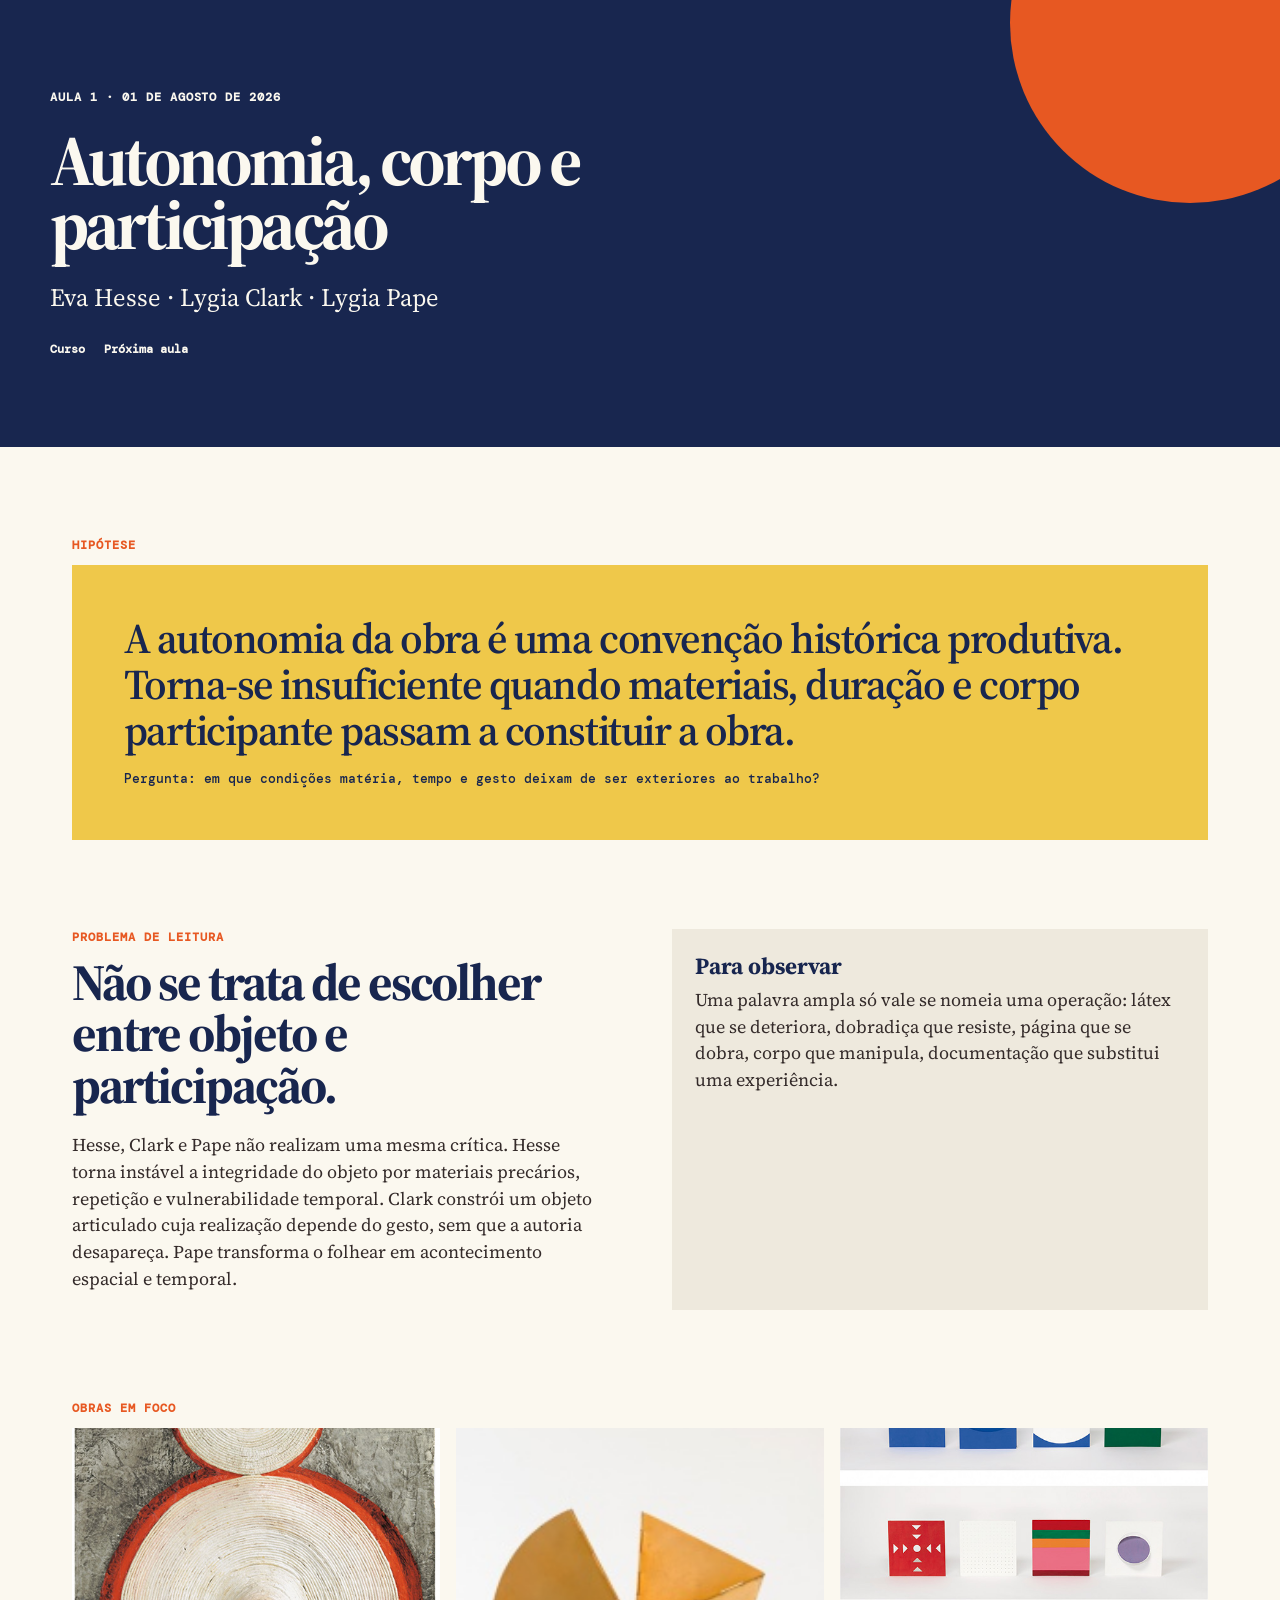
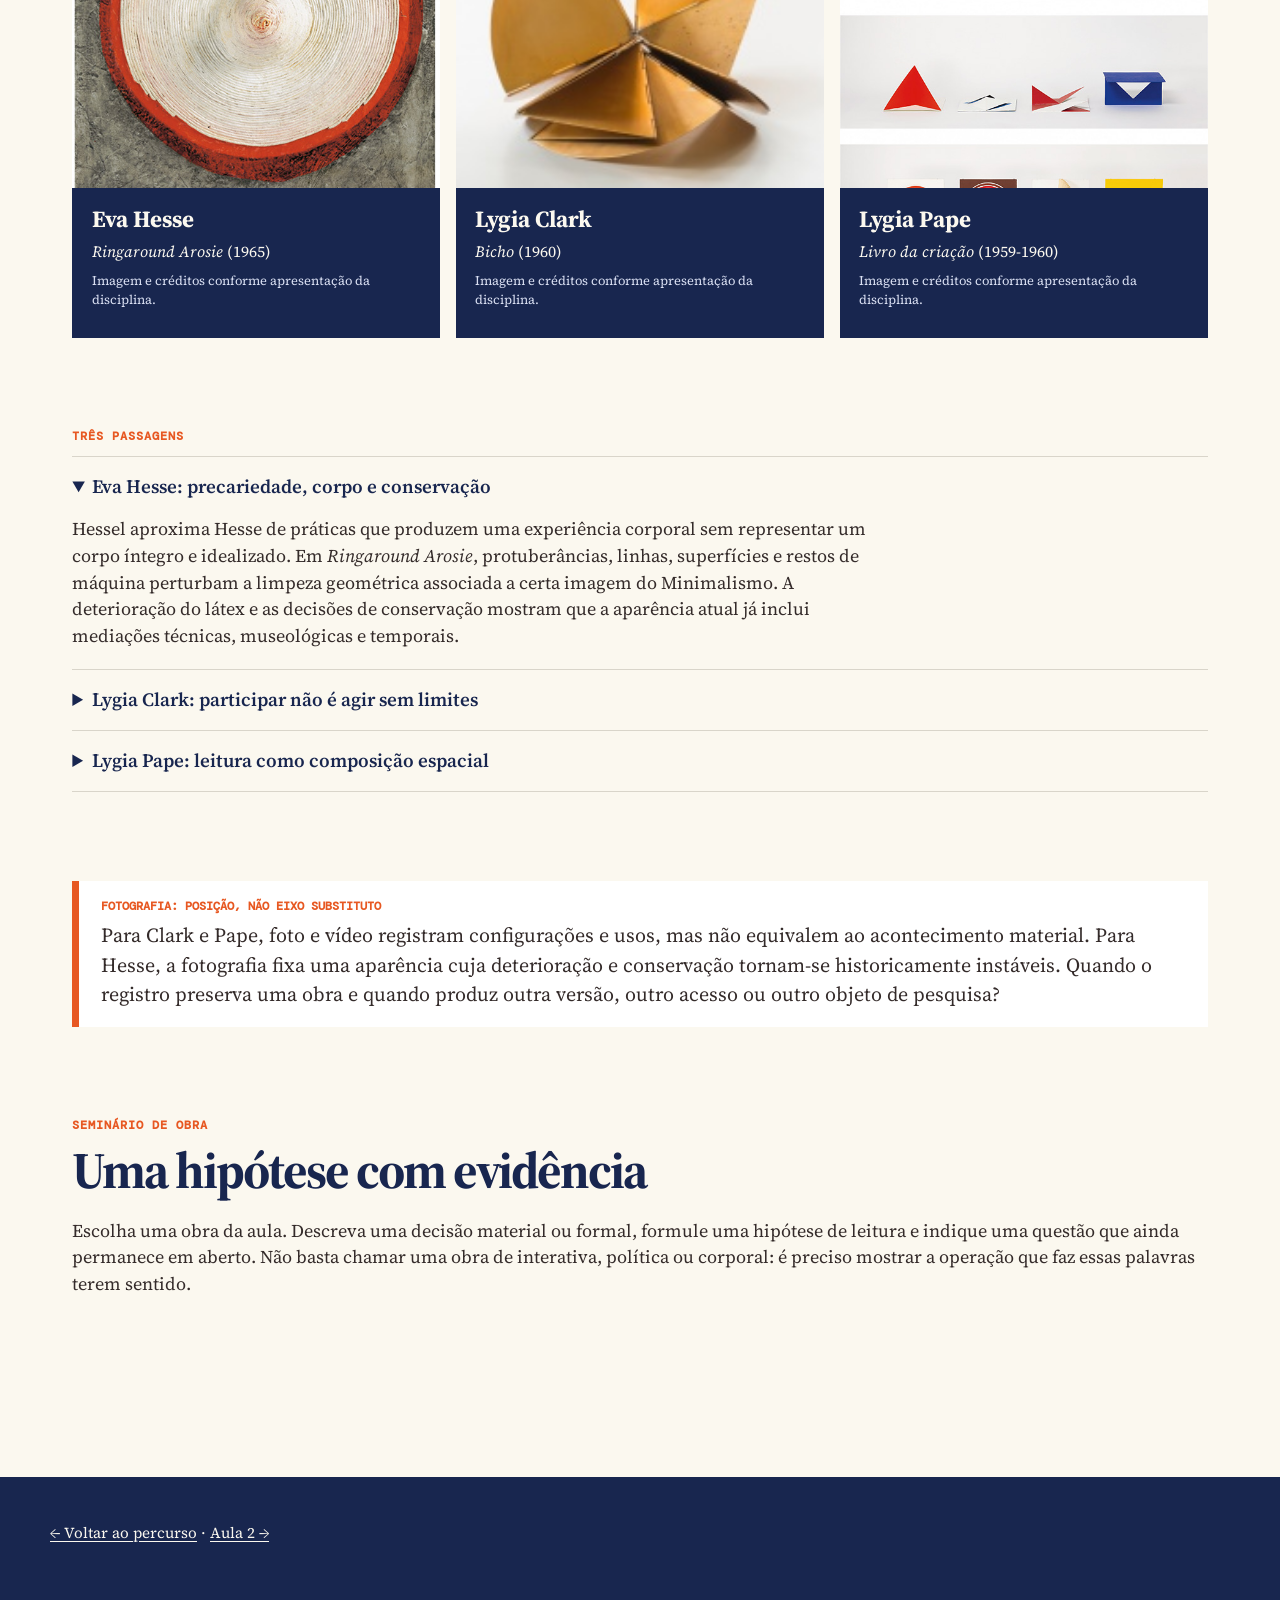
==== aula-01.html @ fc157f0c "Publica caderno da disciplina de arte contemporanea" ====
<!doctype html><html lang="pt-BR"><head><meta charset="utf-8"><meta name="viewport" content="width=device-width, initial-scale=1"><title>Aula 1 | Autonomia, corpo e participação</title><link rel="stylesheet" href="assets/styles.css"></head><body><header class="page-head"><p class="eyebrow">Aula 1 · 01 de agosto de 2026</p><h1>Autonomia, corpo e participação</h1><p class="page-intro">Eva Hesse · Lygia Clark · Lygia Pape</p><nav><a href="index.html">Curso</a><a href="aula-02.html">Próxima aula</a></nav></header><main class="wrap">
<section class="section"><p class="section-label">Hipótese</p><div class="statement">A autonomia da obra é uma convenção histórica produtiva. Torna-se insuficiente quando materiais, duração e corpo participante passam a constituir a obra.<small>Pergunta: em que condições matéria, tempo e gesto deixam de ser exteriores ao trabalho?</small></div></section>
<section class="section two-col"><div><p class="section-label">Problema de leitura</p><h2>Não se trata de escolher entre objeto e participação.</h2><p>Hesse, Clark e Pape não realizam uma mesma crítica. Hesse torna instável a integridade do objeto por materiais precários, repetição e vulnerabilidade temporal. Clark constrói um objeto articulado cuja realização depende do gesto, sem que a autoria desapareça. Pape transforma o folhear em acontecimento espacial e temporal.</p></div><aside class="note"><h3>Para observar</h3><p>Uma palavra ampla só vale se nomeia uma operação: látex que se deteriora, dobradiça que resiste, página que se dobra, corpo que manipula, documentação que substitui uma experiência.</p></aside></section>
<section class="section"><p class="section-label">Obras em foco</p><div class="works"><article class="work"><img src="assets/obras/aula-01-image1.jpg" alt="Obra de Eva Hesse"><div class="work-content"><h3>Eva Hesse</h3><p><em>Ringaround Arosie</em> (1965)</p><p class="credit">Imagem e créditos conforme apresentação da disciplina.</p></div></article><article class="work"><img src="assets/obras/aula-01-image2.jpg" alt="Obra de Lygia Clark"><div class="work-content"><h3>Lygia Clark</h3><p><em>Bicho</em> (1960)</p><p class="credit">Imagem e créditos conforme apresentação da disciplina.</p></div></article><article class="work"><img src="assets/obras/aula-01-image3.jpg" alt="Obra de Lygia Pape"><div class="work-content"><h3>Lygia Pape</h3><p><em>Livro da criação</em> (1959-1960)</p><p class="credit">Imagem e créditos conforme apresentação da disciplina.</p></div></article></div></section>
<section class="section"><p class="section-label">Três passagens</p><details open><summary>Eva Hesse: precariedade, corpo e conservação</summary><p>Hessel aproxima Hesse de práticas que produzem uma experiência corporal sem representar um corpo íntegro e idealizado. Em <em>Ringaround Arosie</em>, protuberâncias, linhas, superfícies e restos de máquina perturbam a limpeza geométrica associada a certa imagem do Minimalismo. A deterioração do látex e as decisões de conservação mostram que a aparência atual já inclui mediações técnicas, museológicas e temporais.</p></details><details><summary>Lygia Clark: participar não é agir sem limites</summary><p>O <em>Bicho</em> é pensado como organismo: possui articulações, resistências e possibilidades de forma que não coincidem inteiramente com a vontade de quem o manipula. Participar é entrar numa coreografia material previamente construída. O gesto realiza a obra, mas pesos, planos e dobradiças condicionam o gesto.</p></details><details><summary>Lygia Pape: leitura como composição espacial</summary><p><em>Livro da criação</em> não simplesmente passa do livro à escultura. Conserva páginas, sequência e percurso, enquanto exige gesto, espaço, ritmo e transformação formal. A abertura não é liberdade ilimitada: cortes, cores, ordem e ações possíveis organizam o campo da leitura.</p></details></section>
<section class="section"><div class="question"><strong>Fotografia: posição, não eixo substituto</strong>Para Clark e Pape, foto e vídeo registram configurações e usos, mas não equivalem ao acontecimento material. Para Hesse, a fotografia fixa uma aparência cuja deterioração e conservação tornam-se historicamente instáveis. Quando o registro preserva uma obra e quando produz outra versão, outro acesso ou outro objeto de pesquisa?</div></section>
<section class="section"><p class="section-label">Seminário de obra</p><h2>Uma hipótese com evidência</h2><p>Escolha uma obra da aula. Descreva uma decisão material ou formal, formule uma hipótese de leitura e indique uma questão que ainda permanece em aberto. Não basta chamar uma obra de interativa, política ou corporal: é preciso mostrar a operação que faz essas palavras terem sentido.</p></section></main><footer><p><a href="index.html">← Voltar ao percurso</a> · <a href="aula-02.html">Aula 2 →</a></p></footer></body></html>
---- assets/styles.css ----
@import url('https://fonts.googleapis.com/css2?family=DM+Mono&family=Source+Serif+4:opsz,wght@8..60,400;8..60,600;8..60,700&display=swap');

:root { --ink:#18264f; --paper:#fbf8ef; --orange:#e75822; --yellow:#efc84a; --muted:#d9d5ca; --dark:#342b2a; }
* { box-sizing:border-box; }
html { scroll-behavior:smooth; }
body { margin:0; background:var(--paper); color:var(--dark); font-family:"Source Serif 4", Georgia, serif; font-size:18px; line-height:1.48; overflow-x:hidden; }
a { color:inherit; text-decoration-thickness:1px; text-underline-offset:3px; }
.hero, .page-head { background:var(--ink); color:var(--paper); padding:clamp(2rem,7vw,6rem) max(1.4rem,calc((100vw - 1180px)/2)); position:relative; overflow:hidden; }
.hero:after, .page-head:after { content:""; position:absolute; width:clamp(160px,30vw,360px); height:clamp(160px,30vw,360px); border-radius:50%; background:var(--orange); top:-35%; right:-7%; }
.eyebrow, .kicker { font:600 .76rem/1.3 "DM Mono", monospace; letter-spacing:.08em; text-transform:uppercase; position:relative; z-index:1; }
h1,h2,h3,p { margin-top:0; }
h1 { font-size:clamp(2.7rem,7vw,6.2rem); line-height:.9; letter-spacing:-.055em; max-width:900px; position:relative; z-index:1; margin:1.4rem 0; }
.page-head h1 { font-size:clamp(2.55rem,5.6vw,5rem); max-width:850px; }
.hero-copy, .page-intro { position:relative; z-index:1; max-width:690px; font-size:clamp(1.12rem,2.2vw,1.55rem); }
nav { position:relative; z-index:2; display:flex; gap:.8rem 1.2rem; flex-wrap:wrap; font:600 .74rem "DM Mono",monospace; }
nav a { text-decoration:none; border-bottom:1px solid transparent; } nav a:hover, nav a[aria-current="page"] { border-color:var(--yellow); color:var(--yellow); }
.wrap { max-width:1180px; margin:auto; padding:clamp(2.8rem,7vw,6rem) 1.4rem; }
.section { margin-bottom:clamp(3.5rem,7vw,6rem); }
.section-label { color:var(--orange); font:600 .75rem "DM Mono",monospace; text-transform:uppercase; letter-spacing:.08em; }
h2 { color:var(--ink); font-size:clamp(2rem,4vw,3.55rem); letter-spacing:-.04em; line-height:1; max-width:850px; margin:.6rem 0 1.35rem; }
h3 { color:var(--ink); font-size:1.45rem; line-height:1.08; margin-bottom:.5rem; }
.lede { max-width:780px; font-size:1.25rem; }
.statement { background:var(--yellow); color:var(--ink); padding:clamp(1.7rem,4vw,3.4rem); font-size:clamp(1.5rem,3.5vw,2.65rem); line-height:1.08; font-weight:600; letter-spacing:-.035em; }
.statement small { display:block; margin-top:1rem; font:500 .82rem/1.45 "DM Mono",monospace; letter-spacing:0; }
.course-grid, .cards, .works { display:grid; grid-template-columns:repeat(3,1fr); gap:1rem; }
.course-card, .card { border-top:5px solid var(--orange); padding:1.25rem 1.2rem 1.45rem; background:white; min-height:210px; box-shadow:0 5px 0 rgba(24,38,79,.08); }
.course-card h3 { margin-top:1rem; }.course-card .number { color:var(--orange); font:600 .75rem "DM Mono",monospace; }
.course-card p, .card p { font-size:1rem; margin-bottom:0; }.course-card a { display:block; height:100%; text-decoration:none; }
.timeline { display:grid; grid-template-columns:140px 1fr; border-top:1px solid var(--muted); }
.timeline > * { padding:1rem 0; border-bottom:1px solid var(--muted); }.timeline strong { color:var(--orange); font:600 .75rem "DM Mono",monospace; }
.work { background:var(--ink); color:var(--paper); overflow:hidden; display:grid; grid-template-rows:minmax(230px,360px) auto; }
.work img { width:100%; height:100%; object-fit:cover; display:block; }.work-content { padding:1.2rem; }.work h3 { color:var(--paper); }.work p { font-size:.98rem; margin-bottom:.55rem; }.credit { color:#d9dff2; font-size:.8rem!important; }
.two-col { display:grid; grid-template-columns:1fr 1fr; gap:clamp(1.5rem,5vw,5rem); }.two-col > * { min-width:0; }
.note { background:#eee9dd; padding:1.45rem; }.note h3 { margin-top:.1rem; }.note p:last-child { margin-bottom:0; }
.question { border-left:7px solid var(--orange); padding:1.1rem 1.35rem; background:white; font-size:1.25rem; }.question strong { color:var(--orange); font:600 .72rem "DM Mono",monospace; display:block; text-transform:uppercase; margin-bottom:.45rem; }
details { border-top:1px solid var(--muted); padding:1rem 0; } details:last-child { border-bottom:1px solid var(--muted); } summary { cursor:pointer; color:var(--ink); font-size:1.18rem; font-weight:600; } details p, details ul { max-width:820px; margin:1rem 0 .2rem; } li+li { margin-top:.45rem; }
.method { background:var(--dark); color:var(--paper); }.method h2 { color:var(--paper); }.method .section-label { color:var(--yellow); }
footer { background:var(--ink); color:var(--paper); padding:2.8rem max(1.4rem,calc((100vw - 1180px)/2)); font-size:.95rem; } footer p { max-width:800px; } footer .fine { color:#cbd2e7; font-size:.8rem; }
@media (max-width:760px) { body { font-size:17px; } .hero, .page-head { padding-inline:1.4rem; }.hero:after,.page-head:after { right:-25%; top:-12%; } h1 { font-size:clamp(2.5rem,11vw,4.2rem); max-inline-size:100%; overflow-wrap:anywhere; }.course-grid,.cards,.works,.two-col { grid-template-columns:1fr; }.timeline { grid-template-columns:90px 1fr; }.work { grid-template-rows:280px auto; } }
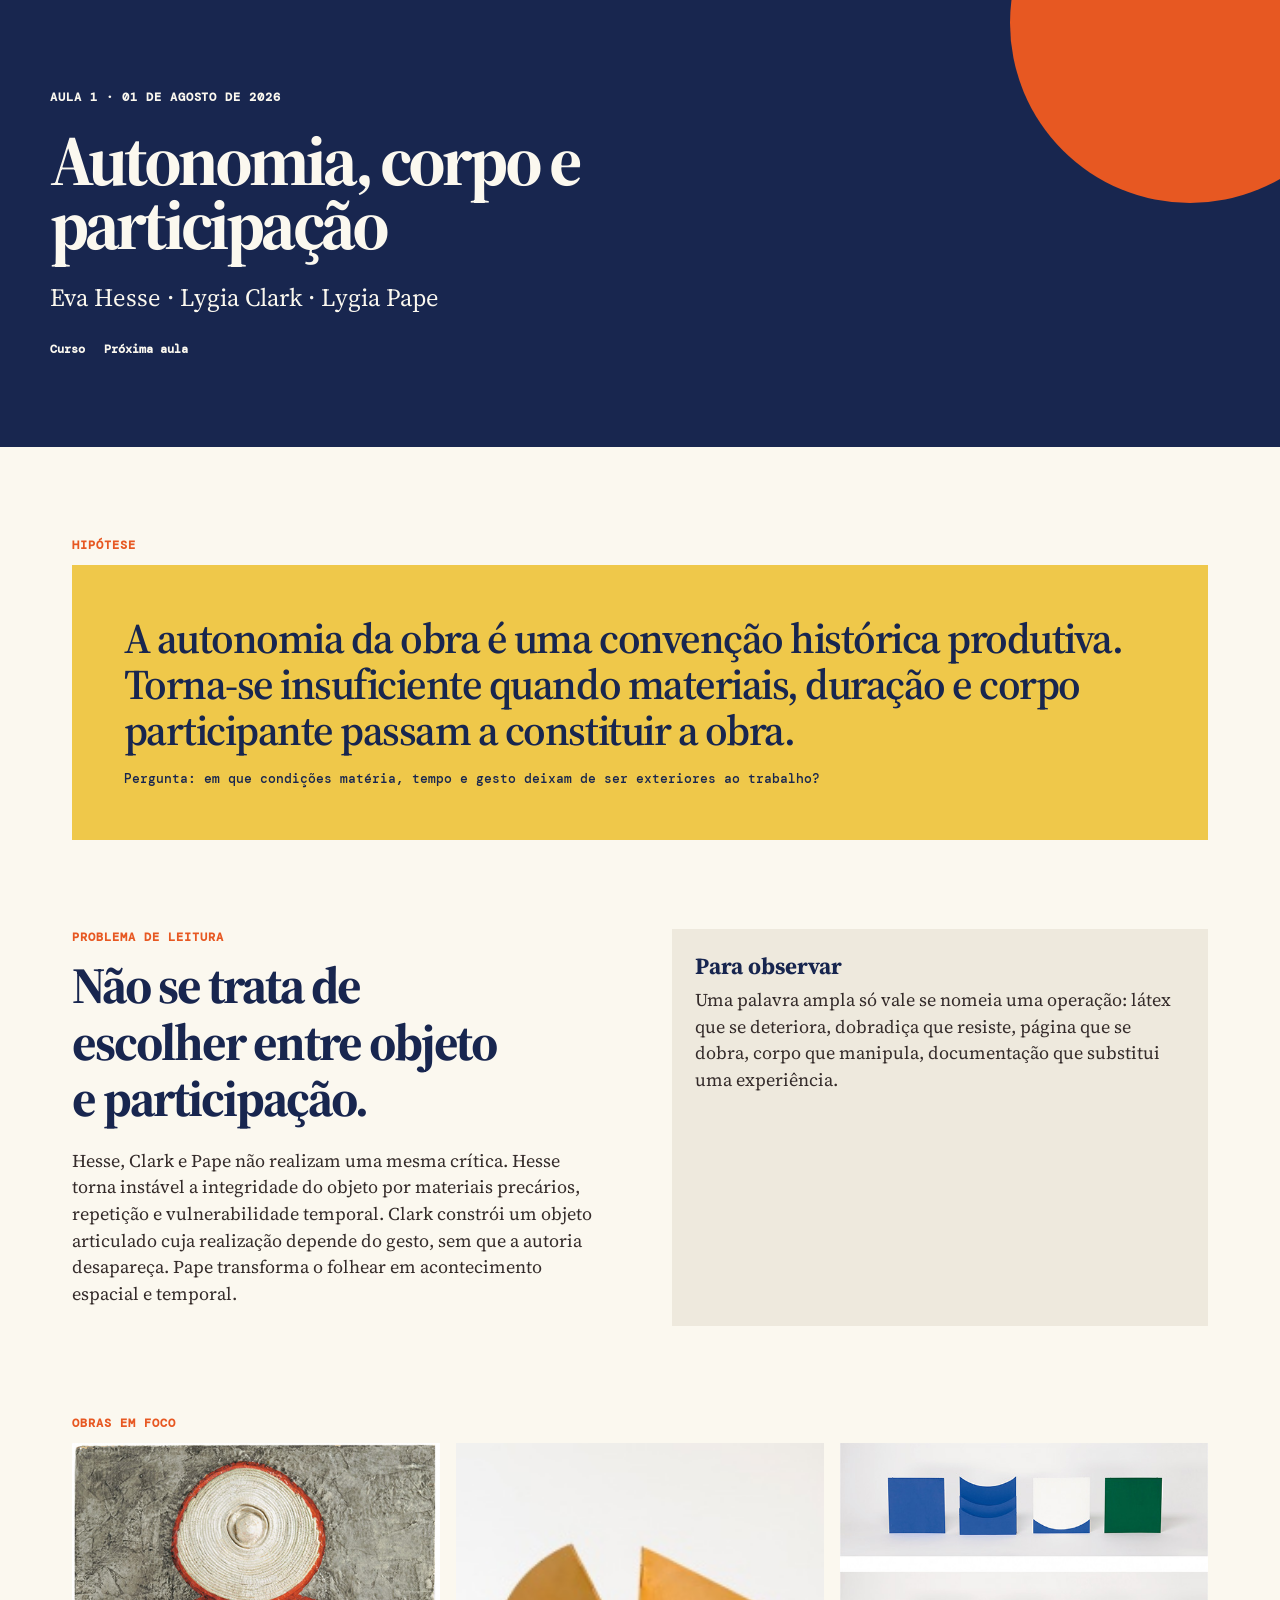
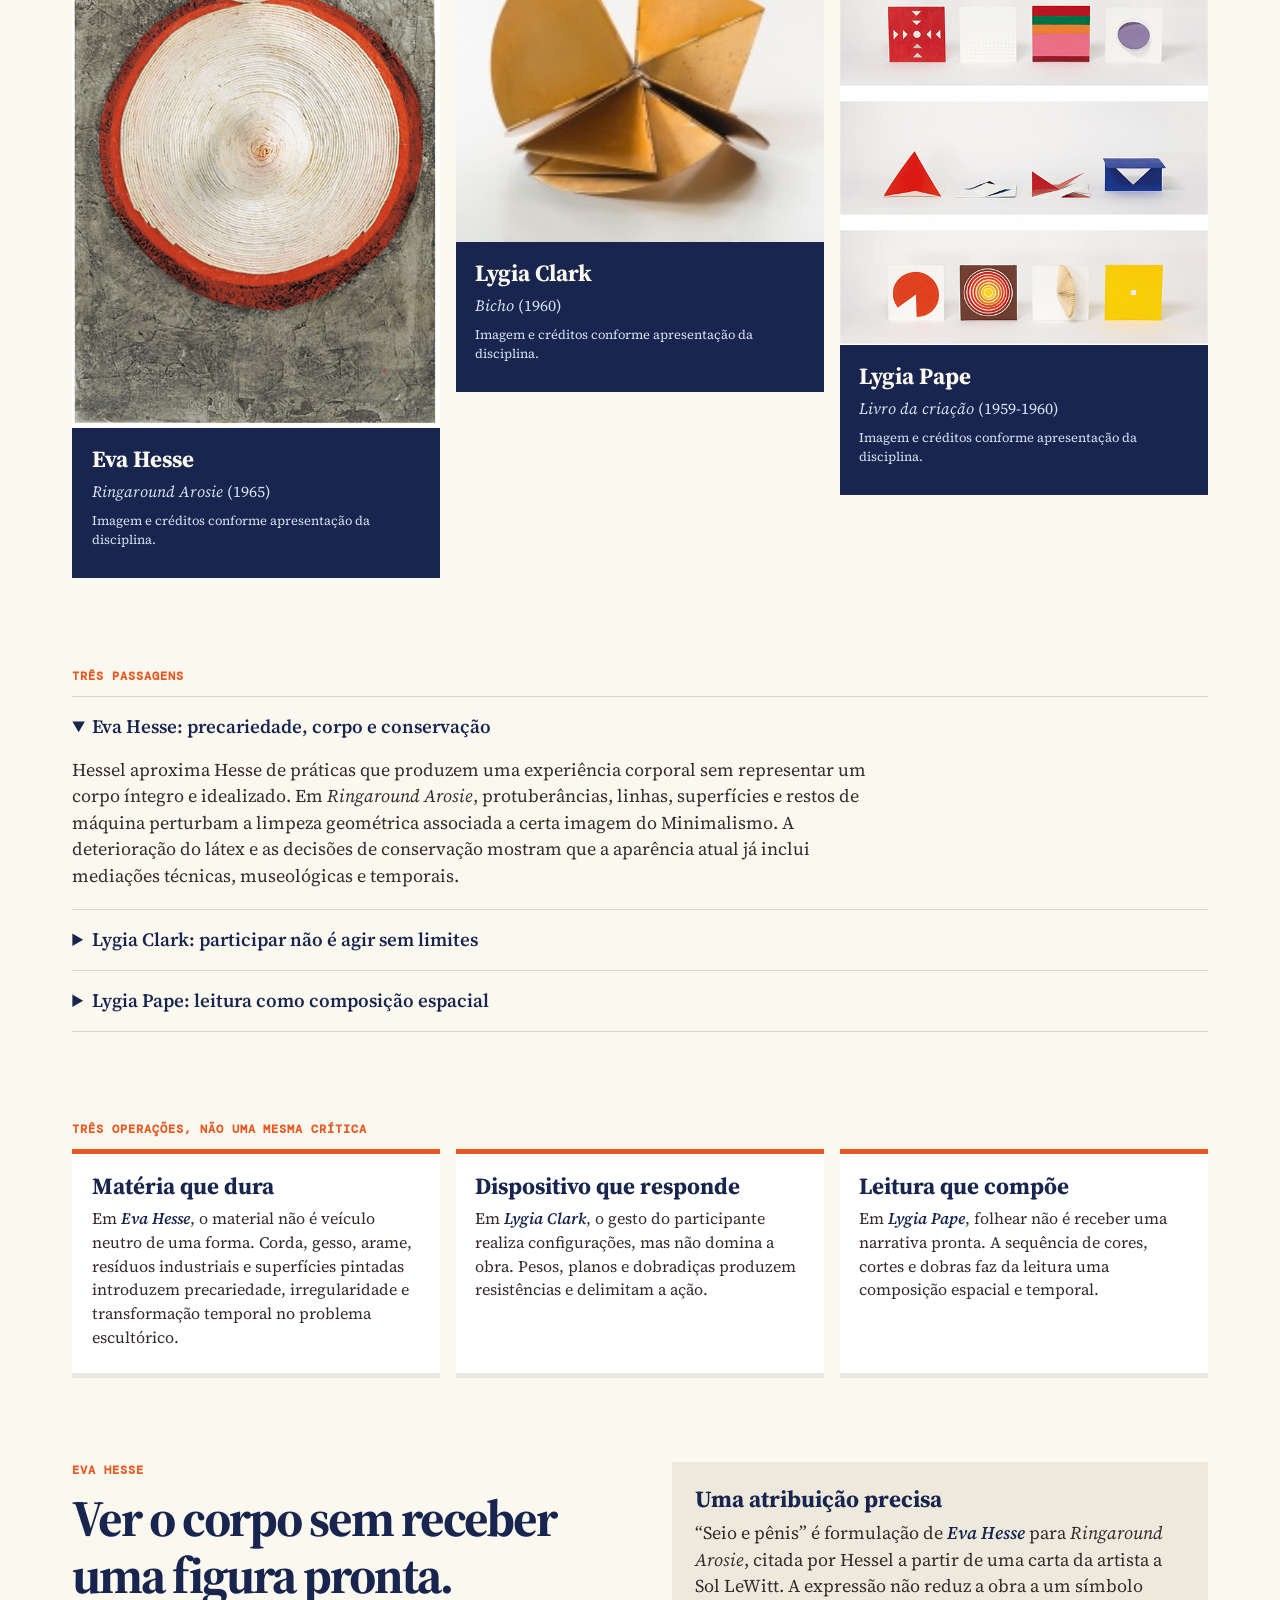
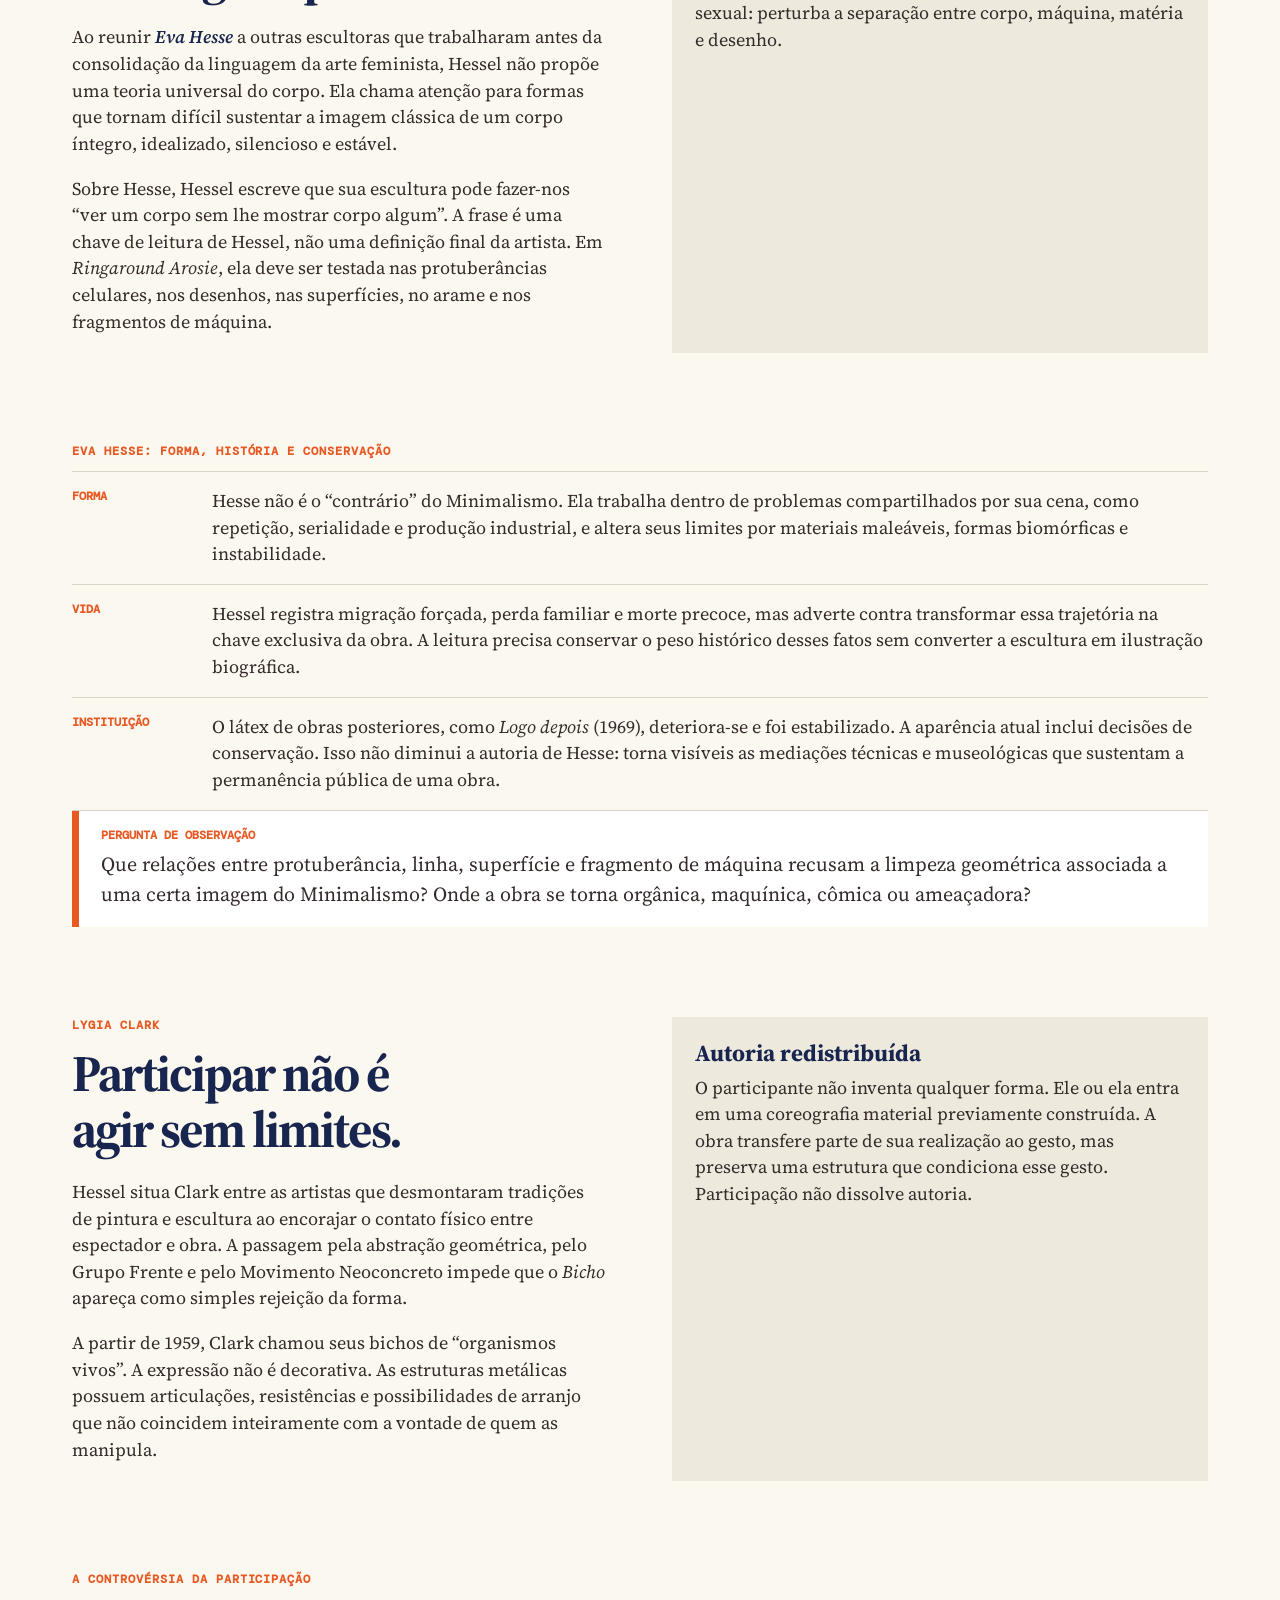
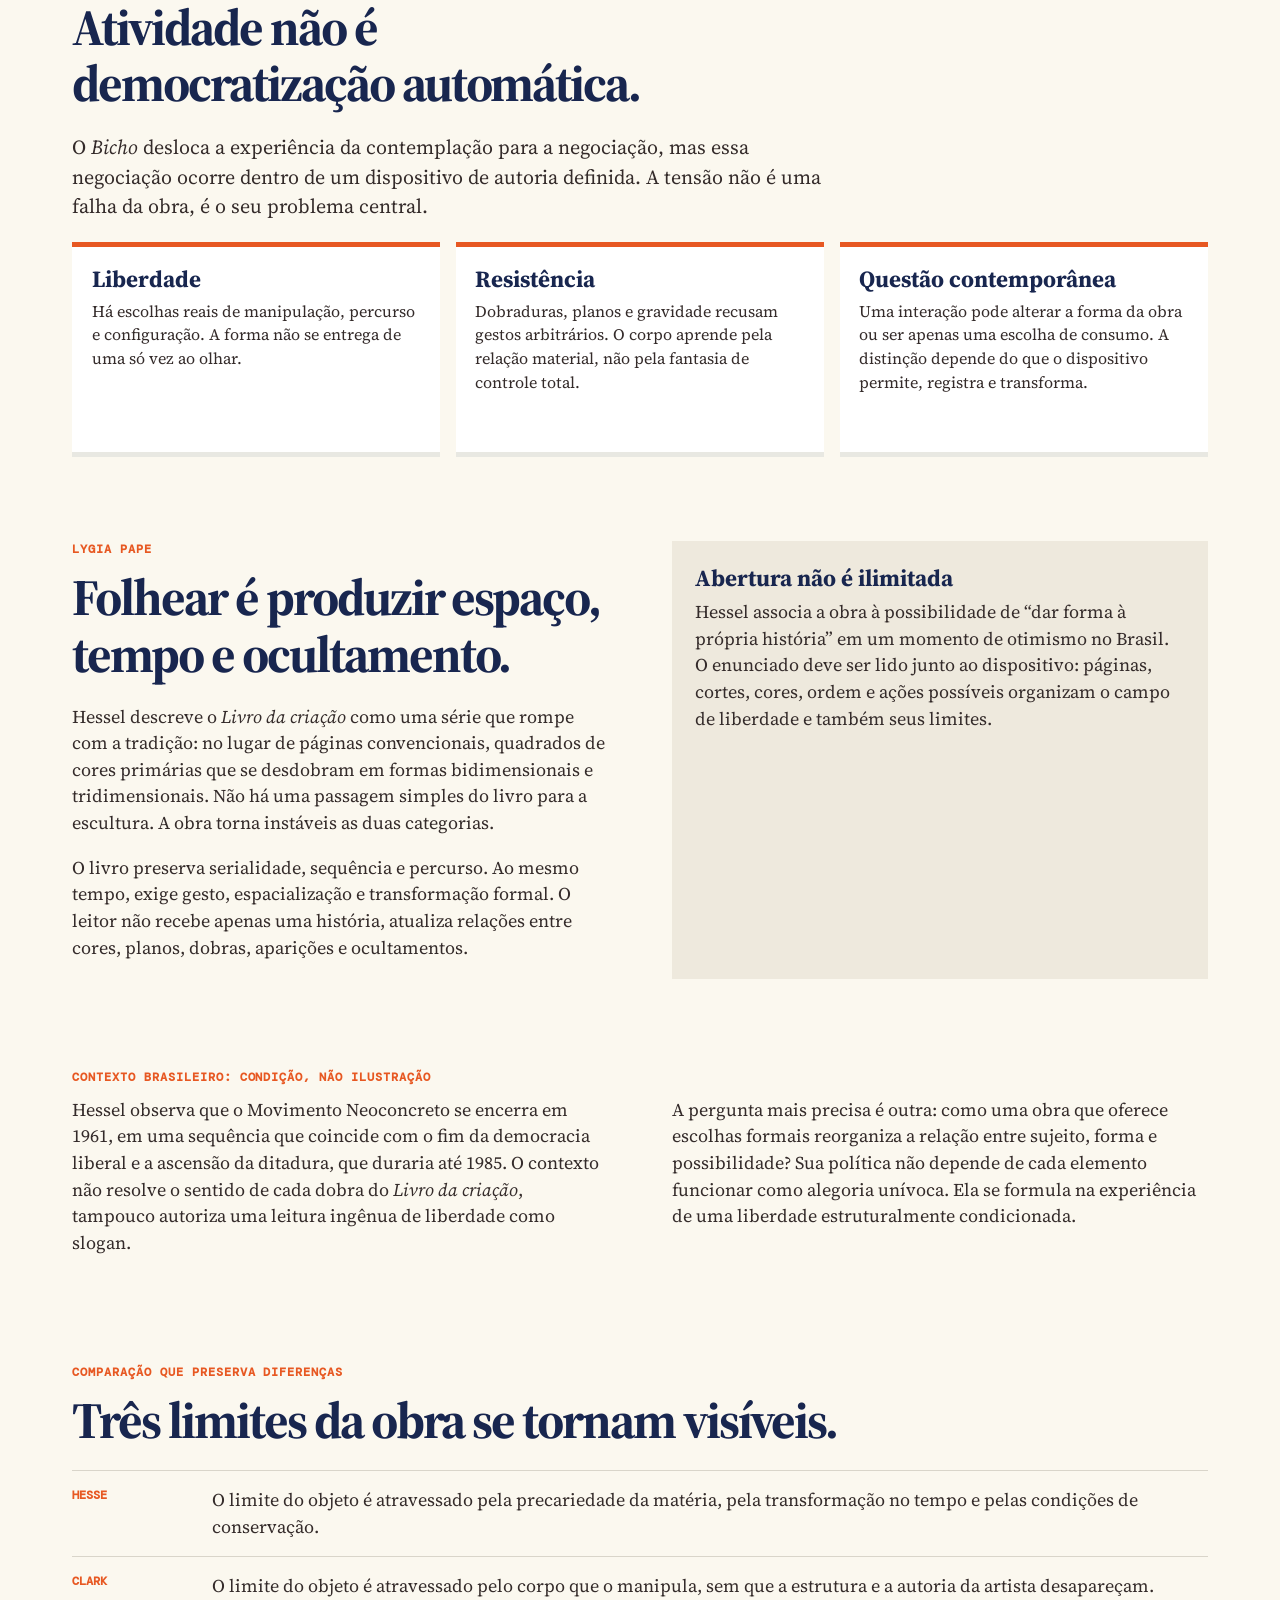
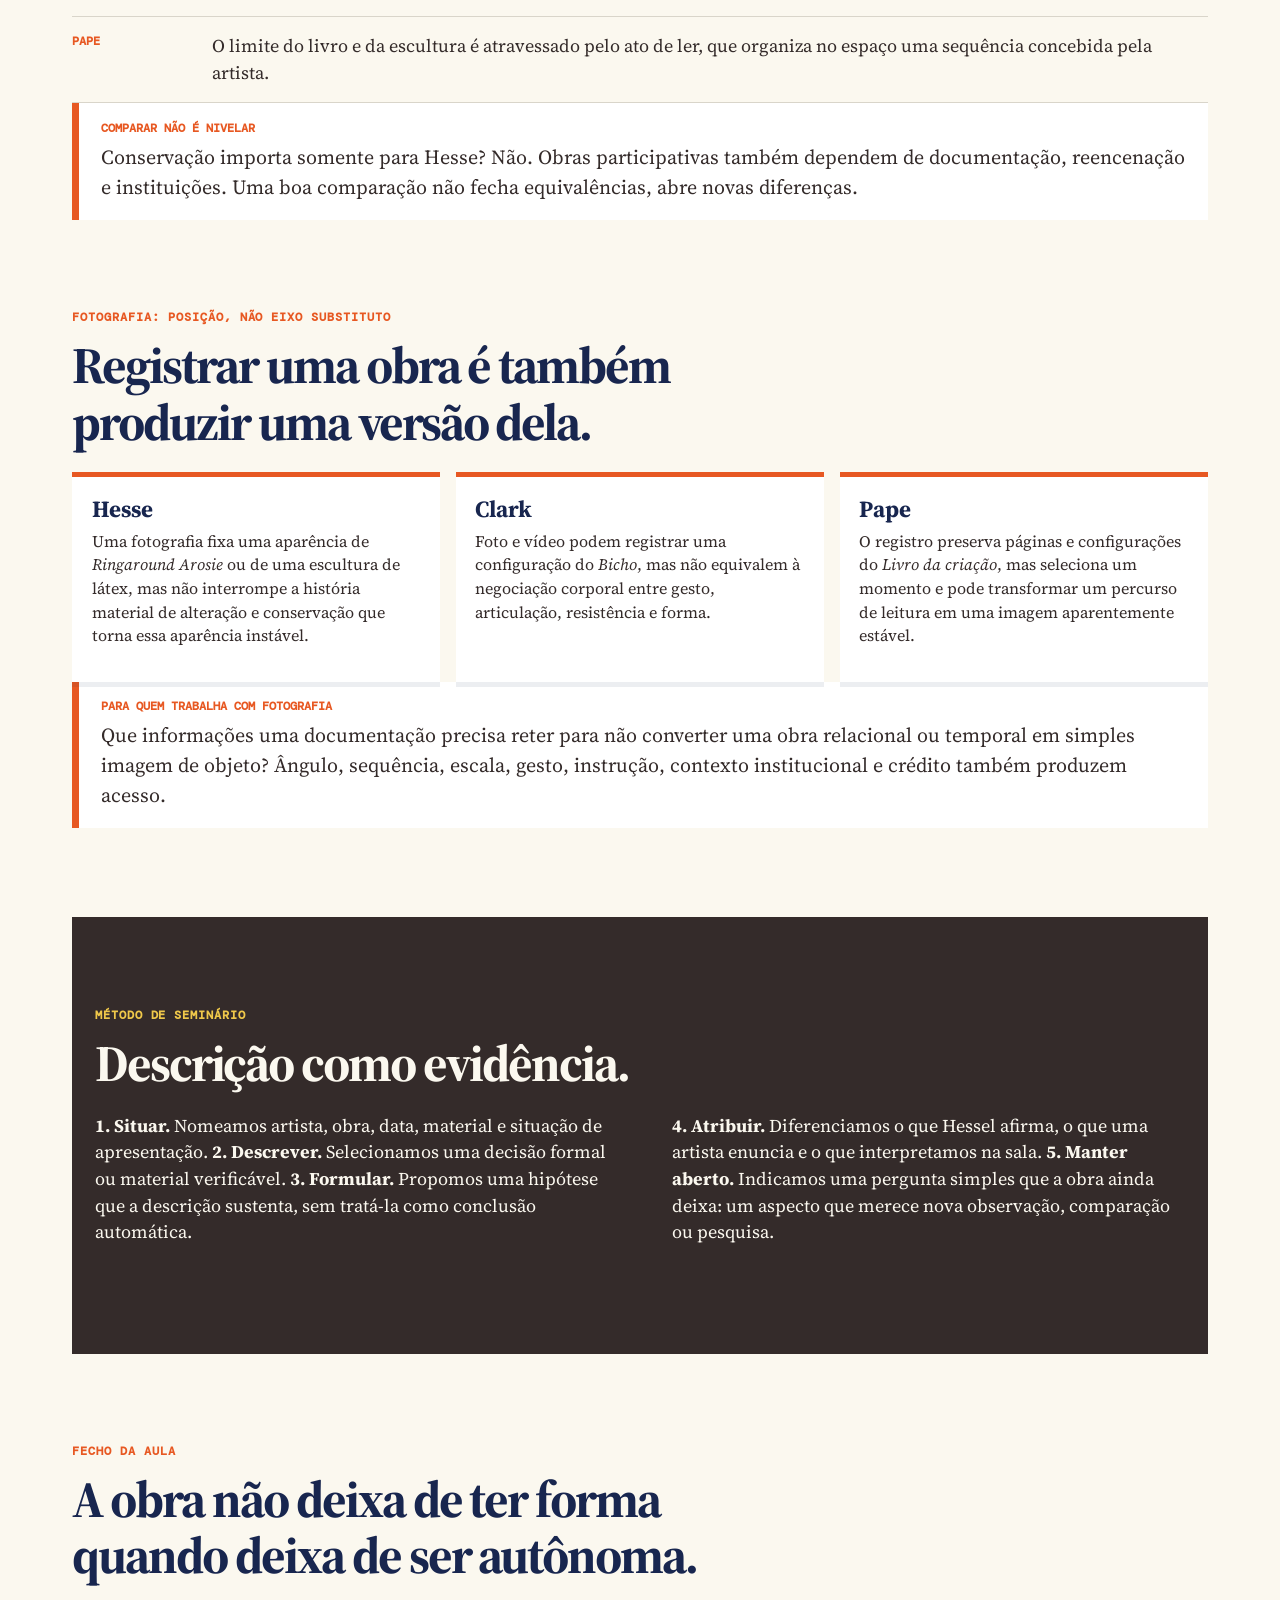
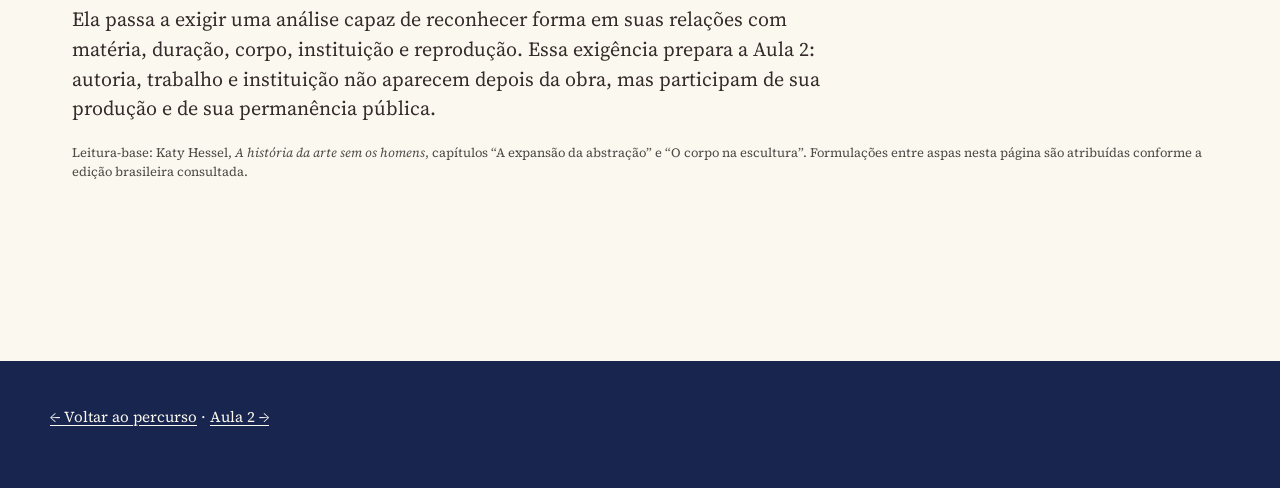
==== commit c9e04647: "Amplia Aula 1 e adiciona materiais de apoio" ====
--- a/aula-01.html
+++ b/aula-01.html
@@ -3,5 +3,13 @@
 <section class="section two-col"><div><p class="section-label">Problema de leitura</p><h2>Não se trata de escolher entre objeto e participação.</h2><p>Hesse, Clark e Pape não realizam uma mesma crítica. Hesse torna instável a integridade do objeto por materiais precários, repetição e vulnerabilidade temporal. Clark constrói um objeto articulado cuja realização depende do gesto, sem que a autoria desapareça. Pape transforma o folhear em acontecimento espacial e temporal.</p></div><aside class="note"><h3>Para observar</h3><p>Uma palavra ampla só vale se nomeia uma operação: látex que se deteriora, dobradiça que resiste, página que se dobra, corpo que manipula, documentação que substitui uma experiência.</p></aside></section>
 <section class="section"><p class="section-label">Obras em foco</p><div class="works"><article class="work"><img src="assets/obras/aula-01-image1.jpg" alt="Obra de Eva Hesse"><div class="work-content"><h3>Eva Hesse</h3><p><em>Ringaround Arosie</em> (1965)</p><p class="credit">Imagem e créditos conforme apresentação da disciplina.</p></div></article><article class="work"><img src="assets/obras/aula-01-image2.jpg" alt="Obra de Lygia Clark"><div class="work-content"><h3>Lygia Clark</h3><p><em>Bicho</em> (1960)</p><p class="credit">Imagem e créditos conforme apresentação da disciplina.</p></div></article><article class="work"><img src="assets/obras/aula-01-image3.jpg" alt="Obra de Lygia Pape"><div class="work-content"><h3>Lygia Pape</h3><p><em>Livro da criação</em> (1959-1960)</p><p class="credit">Imagem e créditos conforme apresentação da disciplina.</p></div></article></div></section>
 <section class="section"><p class="section-label">Três passagens</p><details open><summary>Eva Hesse: precariedade, corpo e conservação</summary><p>Hessel aproxima Hesse de práticas que produzem uma experiência corporal sem representar um corpo íntegro e idealizado. Em <em>Ringaround Arosie</em>, protuberâncias, linhas, superfícies e restos de máquina perturbam a limpeza geométrica associada a certa imagem do Minimalismo. A deterioração do látex e as decisões de conservação mostram que a aparência atual já inclui mediações técnicas, museológicas e temporais.</p></details><details><summary>Lygia Clark: participar não é agir sem limites</summary><p>O <em>Bicho</em> é pensado como organismo: possui articulações, resistências e possibilidades de forma que não coincidem inteiramente com a vontade de quem o manipula. Participar é entrar numa coreografia material previamente construída. O gesto realiza a obra, mas pesos, planos e dobradiças condicionam o gesto.</p></details><details><summary>Lygia Pape: leitura como composição espacial</summary><p><em>Livro da criação</em> não simplesmente passa do livro à escultura. Conserva páginas, sequência e percurso, enquanto exige gesto, espaço, ritmo e transformação formal. A abertura não é liberdade ilimitada: cortes, cores, ordem e ações possíveis organizam o campo da leitura.</p></details></section>
-<section class="section"><div class="question"><strong>Fotografia: posição, não eixo substituto</strong>Para Clark e Pape, foto e vídeo registram configurações e usos, mas não equivalem ao acontecimento material. Para Hesse, a fotografia fixa uma aparência cuja deterioração e conservação tornam-se historicamente instáveis. Quando o registro preserva uma obra e quando produz outra versão, outro acesso ou outro objeto de pesquisa?</div></section>
-<section class="section"><p class="section-label">Seminário de obra</p><h2>Uma hipótese com evidência</h2><p>Escolha uma obra da aula. Descreva uma decisão material ou formal, formule uma hipótese de leitura e indique uma questão que ainda permanece em aberto. Não basta chamar uma obra de interativa, política ou corporal: é preciso mostrar a operação que faz essas palavras terem sentido.</p></section></main><footer><p><a href="index.html">← Voltar ao percurso</a> · <a href="aula-02.html">Aula 2 →</a></p></footer></body></html>
+<section class="section"><p class="section-label">Três operações, não uma mesma crítica</p><div class="cards"><article class="card"><h3>Matéria que dura</h3><p>Em <span class="artist">Eva Hesse</span>, o material não é veículo neutro de uma forma. Corda, gesso, arame, resíduos industriais e superfícies pintadas introduzem precariedade, irregularidade e transformação temporal no problema escultórico.</p></article><article class="card"><h3>Dispositivo que responde</h3><p>Em <span class="artist">Lygia Clark</span>, o gesto do participante realiza configurações, mas não domina a obra. Pesos, planos e dobradiças produzem resistências e delimitam a ação.</p></article><article class="card"><h3>Leitura que compõe</h3><p>Em <span class="artist">Lygia Pape</span>, folhear não é receber uma narrativa pronta. A sequência de cores, cortes e dobras faz da leitura uma composição espacial e temporal.</p></article></div></section>
+<section class="section two-col"><div><p class="section-label">Eva Hesse</p><h2>Ver o corpo sem receber uma figura pronta.</h2><p>Ao reunir <span class="artist">Eva Hesse</span> a outras escultoras que trabalharam antes da consolidação da linguagem da arte feminista, Hessel não propõe uma teoria universal do corpo. Ela chama atenção para formas que tornam difícil sustentar a imagem clássica de um corpo íntegro, idealizado, silencioso e estável.</p><p>Sobre Hesse, Hessel escreve que sua escultura pode fazer-nos “ver um corpo sem lhe mostrar corpo algum”. A frase é uma chave de leitura de Hessel, não uma definição final da artista. Em <em>Ringaround Arosie</em>, ela deve ser testada nas protuberâncias celulares, nos desenhos, nas superfícies, no arame e nos fragmentos de máquina.</p></div><aside class="note"><h3>Uma atribuição precisa</h3><p>“Seio e pênis” é formulação de <span class="artist">Eva Hesse</span> para <em>Ringaround Arosie</em>, citada por Hessel a partir de uma carta da artista a Sol LeWitt. A expressão não reduz a obra a um símbolo sexual: perturba a separação entre corpo, máquina, matéria e desenho.</p></aside></section>
+<section class="section"><p class="section-label">Eva Hesse: forma, história e conservação</p><div class="timeline"><strong>FORMA</strong><span>Hesse não é o “contrário” do Minimalismo. Ela trabalha dentro de problemas compartilhados por sua cena, como repetição, serialidade e produção industrial, e altera seus limites por materiais maleáveis, formas biomórficas e instabilidade.</span><strong>VIDA</strong><span>Hessel registra migração forçada, perda familiar e morte precoce, mas adverte contra transformar essa trajetória na chave exclusiva da obra. A leitura precisa conservar o peso histórico desses fatos sem converter a escultura em ilustração biográfica.</span><strong>INSTITUIÇÃO</strong><span>O látex de obras posteriores, como <em>Logo depois</em> (1969), deteriora-se e foi estabilizado. A aparência atual inclui decisões de conservação. Isso não diminui a autoria de Hesse: torna visíveis as mediações técnicas e museológicas que sustentam a permanência pública de uma obra.</span></div><div class="question"><strong>Pergunta de observação</strong>Que relações entre protuberância, linha, superfície e fragmento de máquina recusam a limpeza geométrica associada a uma certa imagem do Minimalismo? Onde a obra se torna orgânica, maquínica, cômica ou ameaçadora?</div></section>
+<section class="section two-col"><div><p class="section-label">Lygia Clark</p><h2>Participar não é agir sem limites.</h2><p>Hessel situa Clark entre as artistas que desmontaram tradições de pintura e escultura ao encorajar o contato físico entre espectador e obra. A passagem pela abstração geométrica, pelo Grupo Frente e pelo Movimento Neoconcreto impede que o <em>Bicho</em> apareça como simples rejeição da forma.</p><p>A partir de 1959, Clark chamou seus bichos de “organismos vivos”. A expressão não é decorativa. As estruturas metálicas possuem articulações, resistências e possibilidades de arranjo que não coincidem inteiramente com a vontade de quem as manipula.</p></div><aside class="note"><h3>Autoria redistribuída</h3><p>O participante não inventa qualquer forma. Ele ou ela entra em uma coreografia material previamente construída. A obra transfere parte de sua realização ao gesto, mas preserva uma estrutura que condiciona esse gesto. Participação não dissolve autoria.</p></aside></section>
+<section class="section"><p class="section-label">A controvérsia da participação</p><h2>Atividade não é democratização automática.</h2><p class="lede">O <em>Bicho</em> desloca a experiência da contemplação para a negociação, mas essa negociação ocorre dentro de um dispositivo de autoria definida. A tensão não é uma falha da obra, é o seu problema central.</p><div class="cards"><article class="card"><h3>Liberdade</h3><p>Há escolhas reais de manipulação, percurso e configuração. A forma não se entrega de uma só vez ao olhar.</p></article><article class="card"><h3>Resistência</h3><p>Dobraduras, planos e gravidade recusam gestos arbitrários. O corpo aprende pela relação material, não pela fantasia de controle total.</p></article><article class="card"><h3>Questão contemporânea</h3><p>Uma interação pode alterar a forma da obra ou ser apenas uma escolha de consumo. A distinção depende do que o dispositivo permite, registra e transforma.</p></article></div></section>
+<section class="section two-col"><div><p class="section-label">Lygia Pape</p><h2>Folhear é produzir espaço, tempo e ocultamento.</h2><p>Hessel descreve o <em>Livro da criação</em> como uma série que rompe com a tradição: no lugar de páginas convencionais, quadrados de cores primárias que se desdobram em formas bidimensionais e tridimensionais. Não há uma passagem simples do livro para a escultura. A obra torna instáveis as duas categorias.</p><p>O livro preserva serialidade, sequência e percurso. Ao mesmo tempo, exige gesto, espacialização e transformação formal. O leitor não recebe apenas uma história, atualiza relações entre cores, planos, dobras, aparições e ocultamentos.</p></div><aside class="note"><h3>Abertura não é ilimitada</h3><p>Hessel associa a obra à possibilidade de “dar forma à própria história” em um momento de otimismo no Brasil. O enunciado deve ser lido junto ao dispositivo: páginas, cortes, cores, ordem e ações possíveis organizam o campo de liberdade e também seus limites.</p></aside></section>
+<section class="section"><p class="section-label">Contexto brasileiro: condição, não ilustração</p><div class="two-col"><p>Hessel observa que o Movimento Neoconcreto se encerra em 1961, em uma sequência que coincide com o fim da democracia liberal e a ascensão da ditadura, que duraria até 1985. O contexto não resolve o sentido de cada dobra do <em>Livro da criação</em>, tampouco autoriza uma leitura ingênua de liberdade como slogan.</p><p>A pergunta mais precisa é outra: como uma obra que oferece escolhas formais reorganiza a relação entre sujeito, forma e possibilidade? Sua política não depende de cada elemento funcionar como alegoria unívoca. Ela se formula na experiência de uma liberdade estruturalmente condicionada.</p></div></section>
+<section class="section"><p class="section-label">Comparação que preserva diferenças</p><h2>Três limites da obra se tornam visíveis.</h2><div class="timeline"><strong>HESSE</strong><span>O limite do objeto é atravessado pela precariedade da matéria, pela transformação no tempo e pelas condições de conservação.</span><strong>CLARK</strong><span>O limite do objeto é atravessado pelo corpo que o manipula, sem que a estrutura e a autoria da artista desapareçam.</span><strong>PAPE</strong><span>O limite do livro e da escultura é atravessado pelo ato de ler, que organiza no espaço uma sequência concebida pela artista.</span></div><div class="question"><strong>Comparar não é nivelar</strong>Conservação importa somente para Hesse? Não. Obras participativas também dependem de documentação, reencenação e instituições. Uma boa comparação não fecha equivalências, abre novas diferenças.</div></section>
+<section class="section"><p class="section-label">Fotografia: posição, não eixo substituto</p><h2>Registrar uma obra é também produzir uma versão dela.</h2><div class="cards"><article class="card"><h3>Hesse</h3><p>Uma fotografia fixa uma aparência de <em>Ringaround Arosie</em> ou de uma escultura de látex, mas não interrompe a história material de alteração e conservação que torna essa aparência instável.</p></article><article class="card"><h3>Clark</h3><p>Foto e vídeo podem registrar uma configuração do <em>Bicho</em>, mas não equivalem à negociação corporal entre gesto, articulação, resistência e forma.</p></article><article class="card"><h3>Pape</h3><p>O registro preserva páginas e configurações do <em>Livro da criação</em>, mas seleciona um momento e pode transformar um percurso de leitura em uma imagem aparentemente estável.</p></article></div><div class="question"><strong>Para quem trabalha com fotografia</strong>Que informações uma documentação precisa reter para não converter uma obra relacional ou temporal em simples imagem de objeto? Ângulo, sequência, escala, gesto, instrução, contexto institucional e crédito também produzem acesso.</div></section>
+<section class="section method"><div class="wrap"><p class="section-label">Método de seminário</p><h2>Descrição como evidência.</h2><div class="two-col"><p><strong>1. Situar.</strong> Nomeamos artista, obra, data, material e situação de apresentação. <strong>2. Descrever.</strong> Selecionamos uma decisão formal ou material verificável. <strong>3. Formular.</strong> Propomos uma hipótese que a descrição sustenta, sem tratá-la como conclusão automática.</p><p><strong>4. Atribuir.</strong> Diferenciamos o que Hessel afirma, o que uma artista enuncia e o que interpretamos na sala. <strong>5. Manter aberto.</strong> Indicamos uma pergunta simples que a obra ainda deixa: um aspecto que merece nova observação, comparação ou pesquisa.</p></div></div></section><section class="section"><p class="section-label">Fecho da aula</p><h2>A obra não deixa de ter forma quando deixa de ser autônoma.</h2><p class="lede">Ela passa a exigir uma análise capaz de reconhecer forma em suas relações com matéria, duração, corpo, instituição e reprodução. Essa exigência prepara a Aula 2: autoria, trabalho e instituição não aparecem depois da obra, mas participam de sua produção e de sua permanência pública.</p><p class="credit">Leitura-base: Katy Hessel, <em>A história da arte sem os homens</em>, capítulos “A expansão da abstração” e “O corpo na escultura”. Formulações entre aspas nesta página são atribuídas conforme a edição brasileira consultada.</p></section></main><footer><p><a href="index.html">← Voltar ao percurso</a> · <a href="aula-02.html">Aula 2 →</a></p></footer></body></html>
--- a/assets/styles.css
+++ b/assets/styles.css
@@ -17,23 +17,46 @@
 .wrap { max-width:1180px; margin:auto; padding:clamp(2.8rem,7vw,6rem) 1.4rem; }
 .section { margin-bottom:clamp(3.5rem,7vw,6rem); }
 .section-label { color:var(--orange); font:600 .75rem "DM Mono",monospace; text-transform:uppercase; letter-spacing:.08em; }
-h2 { color:var(--ink); font-size:clamp(2rem,4vw,3.55rem); letter-spacing:-.04em; line-height:1; max-width:850px; margin:.6rem 0 1.35rem; }
+h2 { color:var(--ink); font-size:clamp(2rem,4vw,3.55rem); letter-spacing:-.04em; line-height:1.1; max-width:850px; margin:.6rem 0 1.35rem; text-wrap:balance; }
 h3 { color:var(--ink); font-size:1.45rem; line-height:1.08; margin-bottom:.5rem; }
 .lede { max-width:780px; font-size:1.25rem; }
 .statement { background:var(--yellow); color:var(--ink); padding:clamp(1.7rem,4vw,3.4rem); font-size:clamp(1.5rem,3.5vw,2.65rem); line-height:1.08; font-weight:600; letter-spacing:-.035em; }
 .statement small { display:block; margin-top:1rem; font:500 .82rem/1.45 "DM Mono",monospace; letter-spacing:0; }
 .course-grid, .cards, .works { display:grid; grid-template-columns:repeat(3,1fr); gap:1rem; }
+.constellation-works { display:grid; grid-template-columns:repeat(2,minmax(0,1fr)); gap:1.25rem; }
+.constellation-works .work { align-self:stretch; height:100%; }
+.constellation-works .work img { height:320px; object-fit:contain; background:var(--ink); }
 .course-card, .card { border-top:5px solid var(--orange); padding:1.25rem 1.2rem 1.45rem; background:white; min-height:210px; box-shadow:0 5px 0 rgba(24,38,79,.08); }
 .course-card h3 { margin-top:1rem; }.course-card .number { color:var(--orange); font:600 .75rem "DM Mono",monospace; }
+.course-map .card .number { color:var(--orange); font:600 .75rem "DM Mono",monospace; text-transform:uppercase; letter-spacing:.05em; }.course-map .card.current { background:var(--yellow); border-color:var(--ink); box-shadow:0 6px 0 var(--ink); }.course-map .card.current h3 { color:var(--ink); }.course-map .card.current .number { color:var(--ink); }
 .course-card p, .card p { font-size:1rem; margin-bottom:0; }.course-card a { display:block; height:100%; text-decoration:none; }
 .timeline { display:grid; grid-template-columns:140px 1fr; border-top:1px solid var(--muted); }
 .timeline > * { padding:1rem 0; border-bottom:1px solid var(--muted); }.timeline strong { color:var(--orange); font:600 .75rem "DM Mono",monospace; }
-.work { background:var(--ink); color:var(--paper); overflow:hidden; display:grid; grid-template-rows:minmax(230px,360px) auto; }
-.work img { width:100%; height:100%; object-fit:cover; display:block; }.work-content { padding:1.2rem; }.work h3 { color:var(--paper); }.work p { font-size:.98rem; margin-bottom:.55rem; }.credit { color:#d9dff2; font-size:.8rem!important; }
+.work { background:var(--ink); color:var(--paper); overflow:hidden; display:grid; grid-template-rows:auto auto; align-self:start; }
+.works { align-items:start; }
+.work img { width:100%; height:auto; object-fit:contain; object-position:top center; background:var(--ink); display:block; }.work-content, .work-caption { padding:1.2rem; align-self:start; }.work h3 { color:var(--paper); }.work p { font-size:.98rem; margin-bottom:.55rem; }.work-caption small { color:#d9dff2; font-size:.8rem; }.credit { color:#4b4a46; font-size:.8rem!important; }.work .credit { color:#d9dff2; }
+.section:has(> .two-col > .work) > .section-label { display:inline-block; color:var(--ink); background:var(--yellow); padding:.25rem .48rem; font-style:italic; letter-spacing:.035em; }
+.work h3 em { color:var(--yellow); font-weight:600; }
+.work-content > p:first-of-type { color:#d9dff2; }
+.artist { font-style:italic; color:var(--ink); font-weight:600; }
+.artwork-link { appearance:none; border:0; border-bottom:1px solid var(--orange); background:transparent; color:var(--ink); cursor:pointer; font:inherit; padding:0; text-align:left; }
+.artwork-link:hover, .artwork-link:focus-visible { color:var(--orange); outline:0; }
+.artwork-modal { width:min(92vw,760px); max-height:92vh; border:0; outline:0; padding:0; background:transparent; box-shadow:none; }
+.artwork-modal::backdrop { background:rgba(20,25,42,.72); }
+.artwork-modal form { display:flex; justify-content:flex-end; margin-bottom:.6rem; }.modal-close { border:0; background:var(--ink); color:var(--paper); cursor:pointer; padding:.5rem .7rem; font:600 .75rem "DM Mono",monospace; }
+.artwork-modal img { display:block; width:auto; max-width:100%; max-height:72vh; margin:auto; border:0; outline:0; }.artwork-modal p { margin:.75rem 0 0; font-size:0; }.artwork-modal p::after { content:"Balthus, A aula de violão, 1934."; color:var(--paper); font:400 .9rem/1.4 "Source Serif 4", Georgia, serif; }
+/* Na Aula 4, a leitura Cotton–Hessel é inserida após o bloco de Muholi. */
+main.wrap:has(img[src*="aula-04-image4"]) { display:flex; flex-direction:column; }
+main.wrap:has(img[src*="aula-04-image4"]) > section:nth-child(n+10) { order:2; }
+main.wrap:has(img[src*="aula-04-image4"]) > section:has(h2 > .artist) { order:1; }
+main.wrap:has(img[src*="aula-04-image5"]) > section:has(img[src*="aula-04-image5"]) > h2::after { content:"Embora Gustavo Caboco seja um artista homem, sua presença nesta aula é uma exceção deliberada: como artista Wapichana, sua pesquisa sobre a ausência indígena no Arquivo Histórico Wanda Svevo é decisiva para complexificar o problema do arquivo e deslocar o curso diante dos povos originários."; display:block; max-width:760px; color:var(--dark); font-family:"Source Serif 4", Georgia, serif; font-size:1.08rem; font-style:normal; font-weight:400; letter-spacing:0; line-height:1.38; margin-top:1rem; }
 .two-col { display:grid; grid-template-columns:1fr 1fr; gap:clamp(1.5rem,5vw,5rem); }.two-col > * { min-width:0; }
 .note { background:#eee9dd; padding:1.45rem; }.note h3 { margin-top:.1rem; }.note p:last-child { margin-bottom:0; }
 .question { border-left:7px solid var(--orange); padding:1.1rem 1.35rem; background:white; font-size:1.25rem; }.question strong { color:var(--orange); font:600 .72rem "DM Mono",monospace; display:block; text-transform:uppercase; margin-bottom:.45rem; }
 details { border-top:1px solid var(--muted); padding:1rem 0; } details:last-child { border-bottom:1px solid var(--muted); } summary { cursor:pointer; color:var(--ink); font-size:1.18rem; font-weight:600; } details p, details ul { max-width:820px; margin:1rem 0 .2rem; } li+li { margin-top:.45rem; }
 .method { background:var(--dark); color:var(--paper); }.method h2 { color:var(--paper); }.method .section-label { color:var(--yellow); }
 footer { background:var(--ink); color:var(--paper); padding:2.8rem max(1.4rem,calc((100vw - 1180px)/2)); font-size:.95rem; } footer p { max-width:800px; } footer .fine { color:#cbd2e7; font-size:.8rem; }
-@media (max-width:760px) { body { font-size:17px; } .hero, .page-head { padding-inline:1.4rem; }.hero:after,.page-head:after { right:-25%; top:-12%; } h1 { font-size:clamp(2.5rem,11vw,4.2rem); max-inline-size:100%; overflow-wrap:anywhere; }.course-grid,.cards,.works,.two-col { grid-template-columns:1fr; }.timeline { grid-template-columns:90px 1fr; }.work { grid-template-rows:280px auto; } }
+body:has(img[src*="aula-04-image5"]) footer::before { content:"Agradecimentos\A Ao Arquivo Histórico Wanda Svevo da Fundação Bienal de São Paulo e, em especial, à pesquisadora e colaboradora do AHWS, Ana Helena G. Custódio."; white-space:pre-line; display:block; max-width:800px; border-top:1px solid #7080ae; padding-top:1.4rem; margin-bottom:1.4rem; font-size:.95rem; }
+main.wrap:has(img[src*="aula-04-image5"]) > section:last-of-type::after { content:"SEMINÁRIO DE OBRA\A Preencha o formulário da Aula 4 ao final da atividade. Aponte a câmera para o QR code e registre a hipótese, as evidências e a questão que permanece em aberto."; white-space:pre-line; display:block; min-height:220px; max-width:800px; box-sizing:border-box; border-top:5px solid var(--orange); margin-top:3rem; padding:1.5rem 235px 1.2rem 1.4rem; background-color:var(--ink); background-image:url("obras/qrcode-seminario-aula-04.png"); background-position:right 1.2rem center; background-size:190px; background-repeat:no-repeat; color:var(--paper); font:600 .87rem/1.5 "DM Mono", monospace; letter-spacing:.025em; }
+@media (max-width:760px) { body { font-size:17px; } .hero, .page-head { padding-inline:1.4rem; }.hero:after,.page-head:after { right:-25%; top:-12%; } h1 { font-size:clamp(2.5rem,11vw,4.2rem); max-inline-size:100%; overflow-wrap:anywhere; }.course-grid,.cards,.works,.constellation-works,.two-col { grid-template-columns:1fr; }.timeline { grid-template-columns:90px 1fr; }.work { grid-template-rows:auto auto; }.constellation-works .work img { height:auto; max-height:none; } }
+@media (max-width:760px) { main.wrap:has(img[src*="aula-04-image5"]) > section:last-of-type::after { min-height:330px; padding:1.4rem 1.2rem 220px; background-position:center bottom 1.2rem; background-size:180px; } }
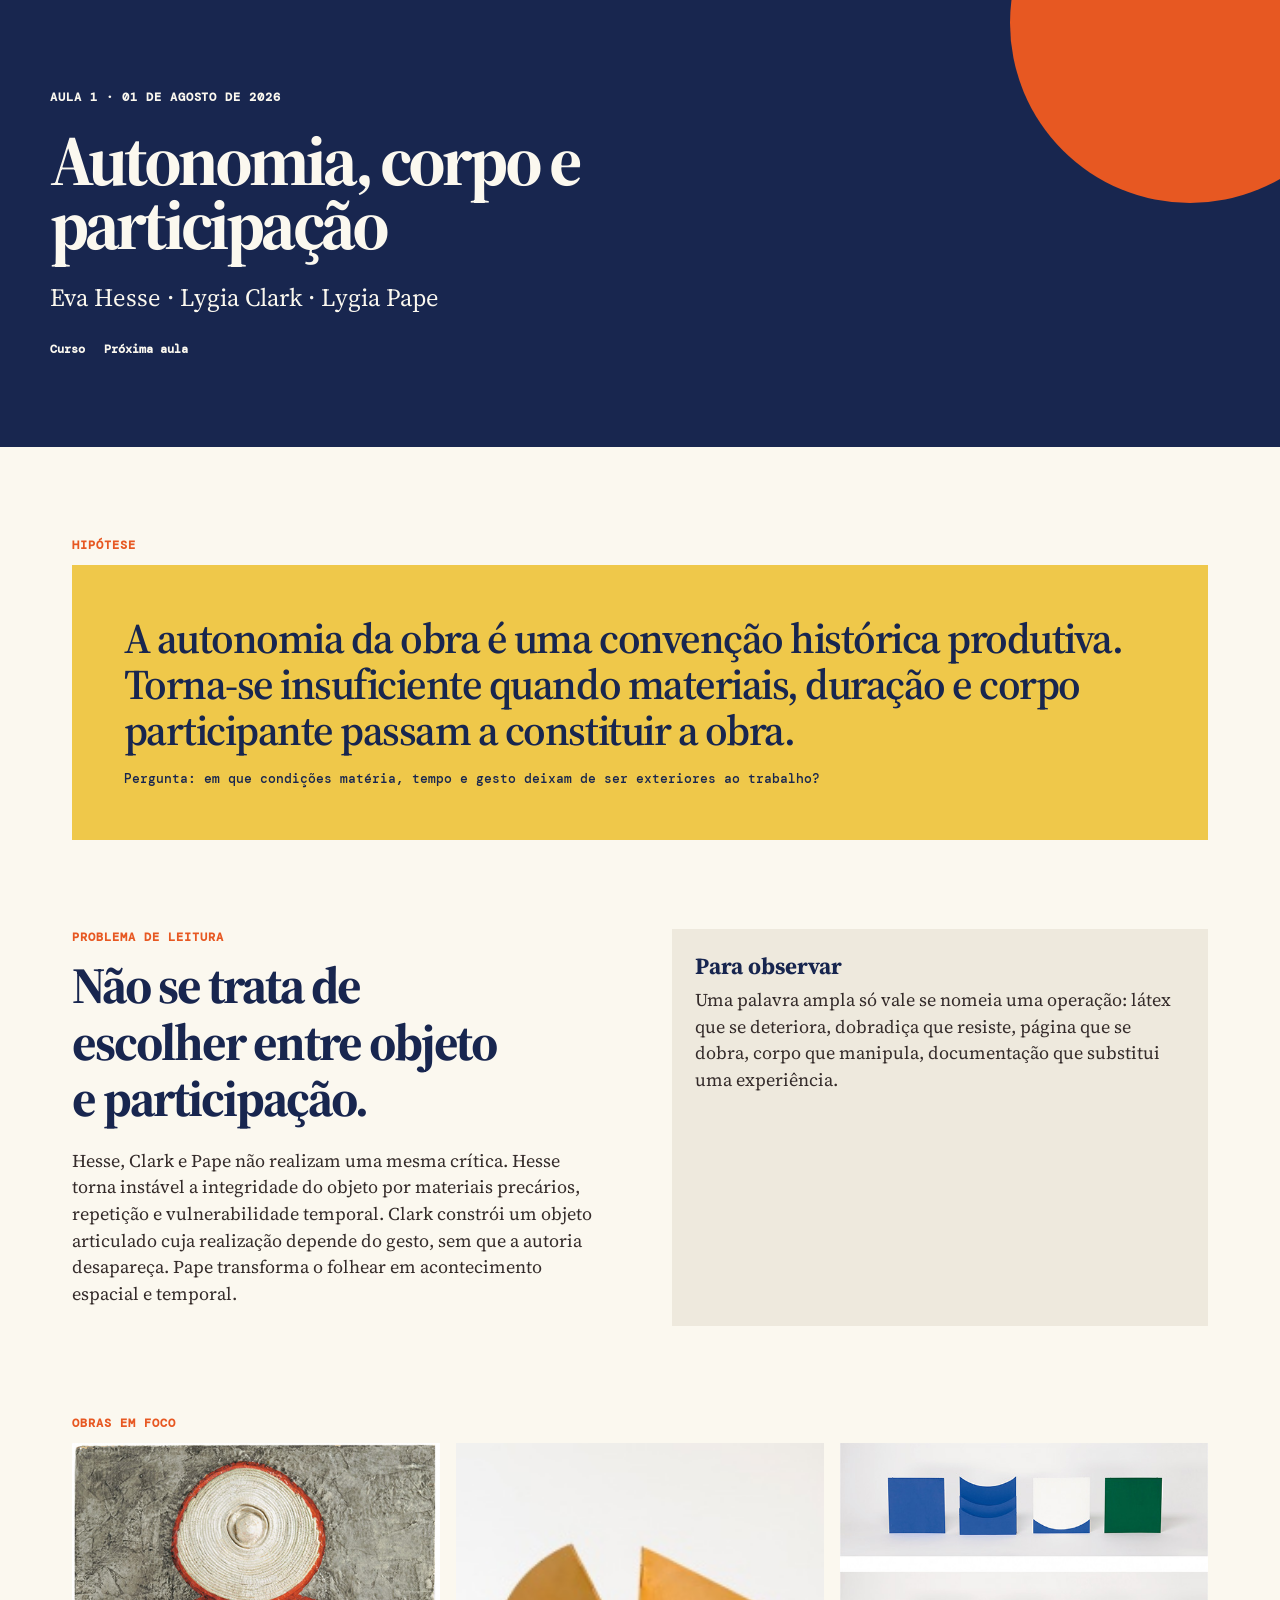
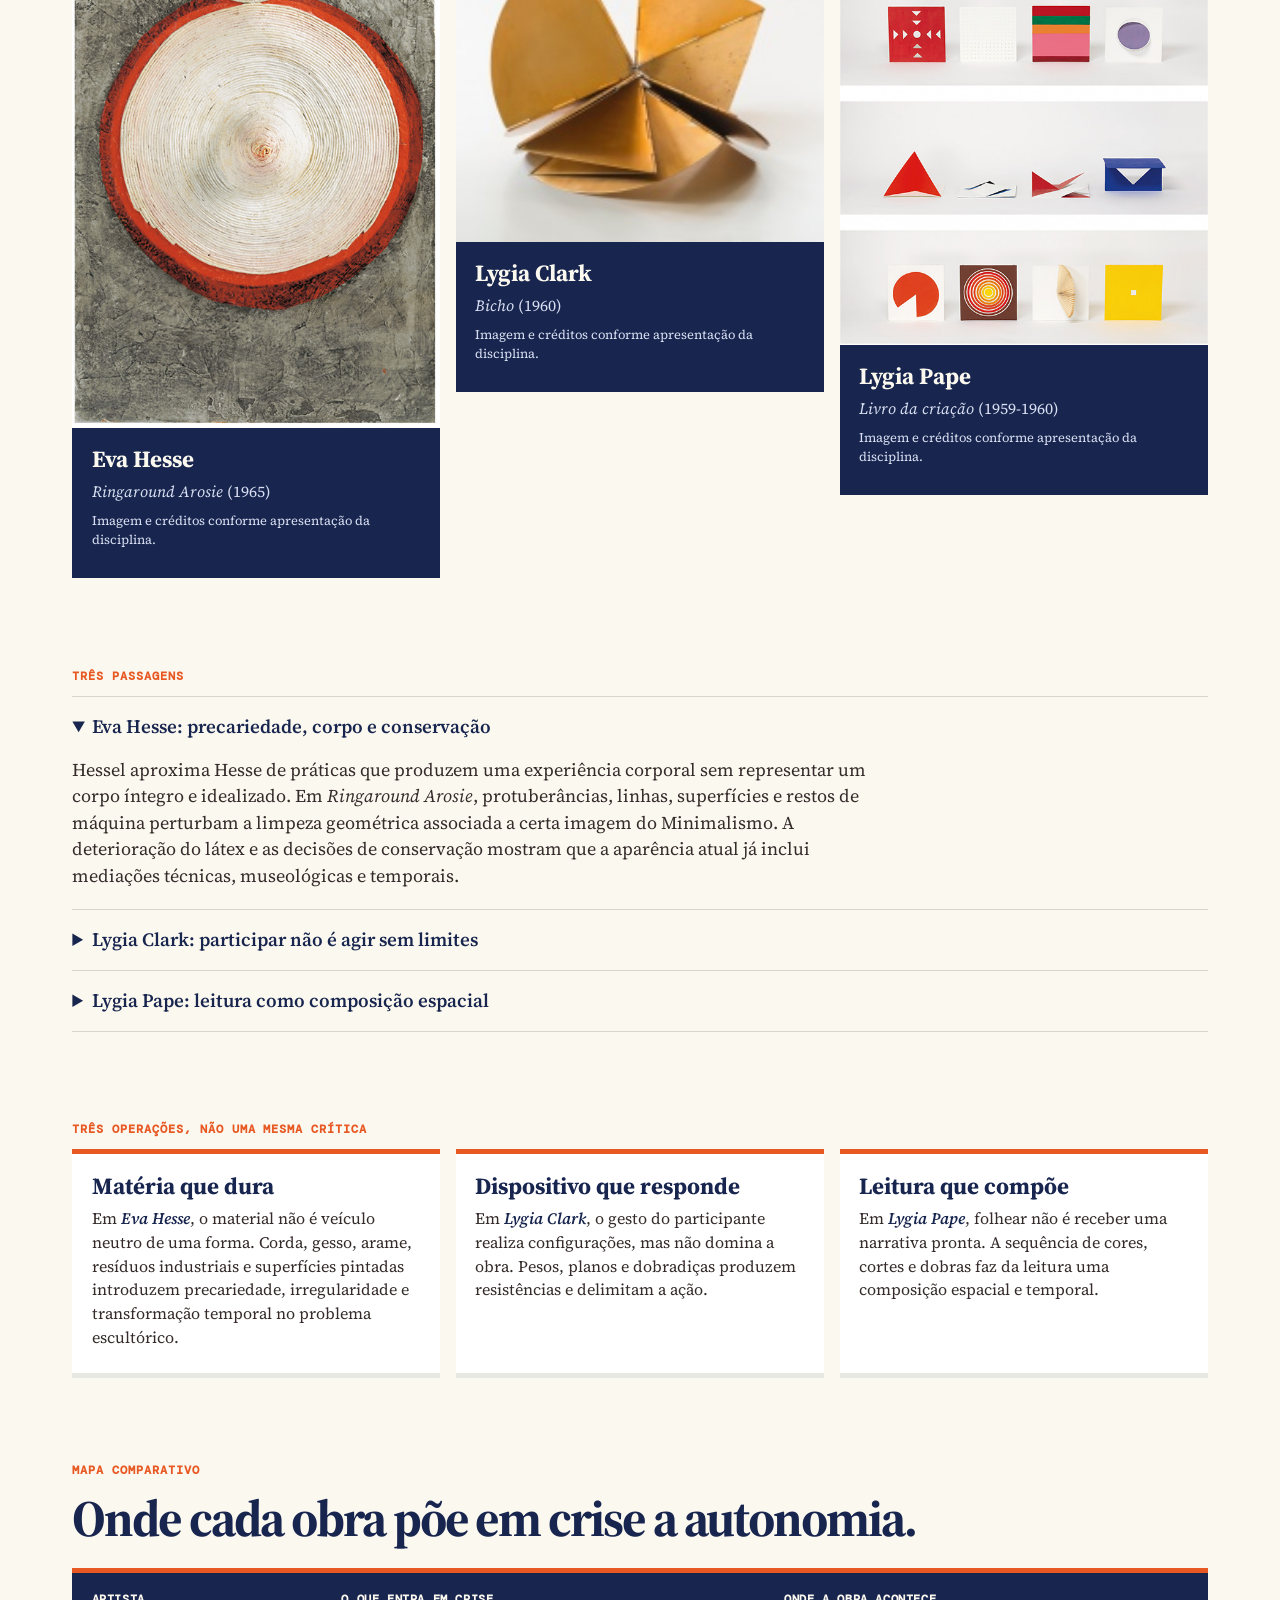
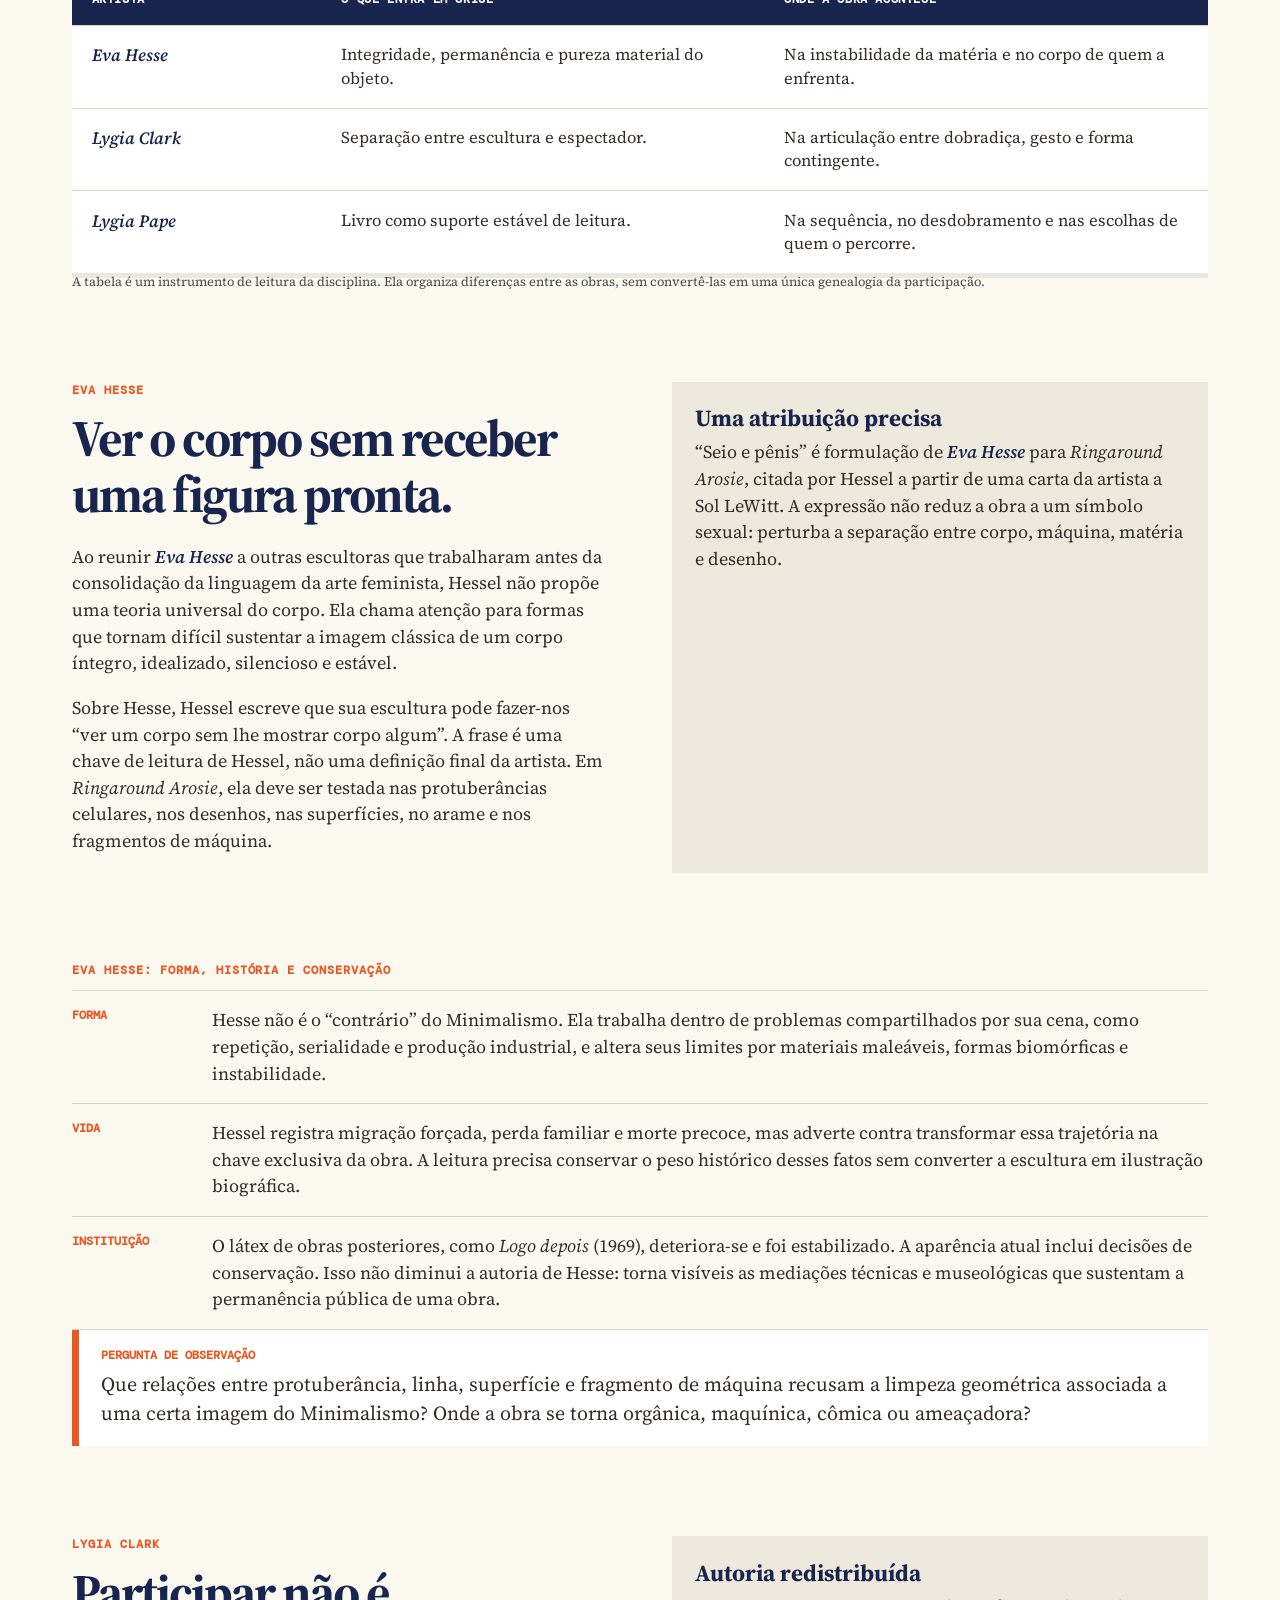
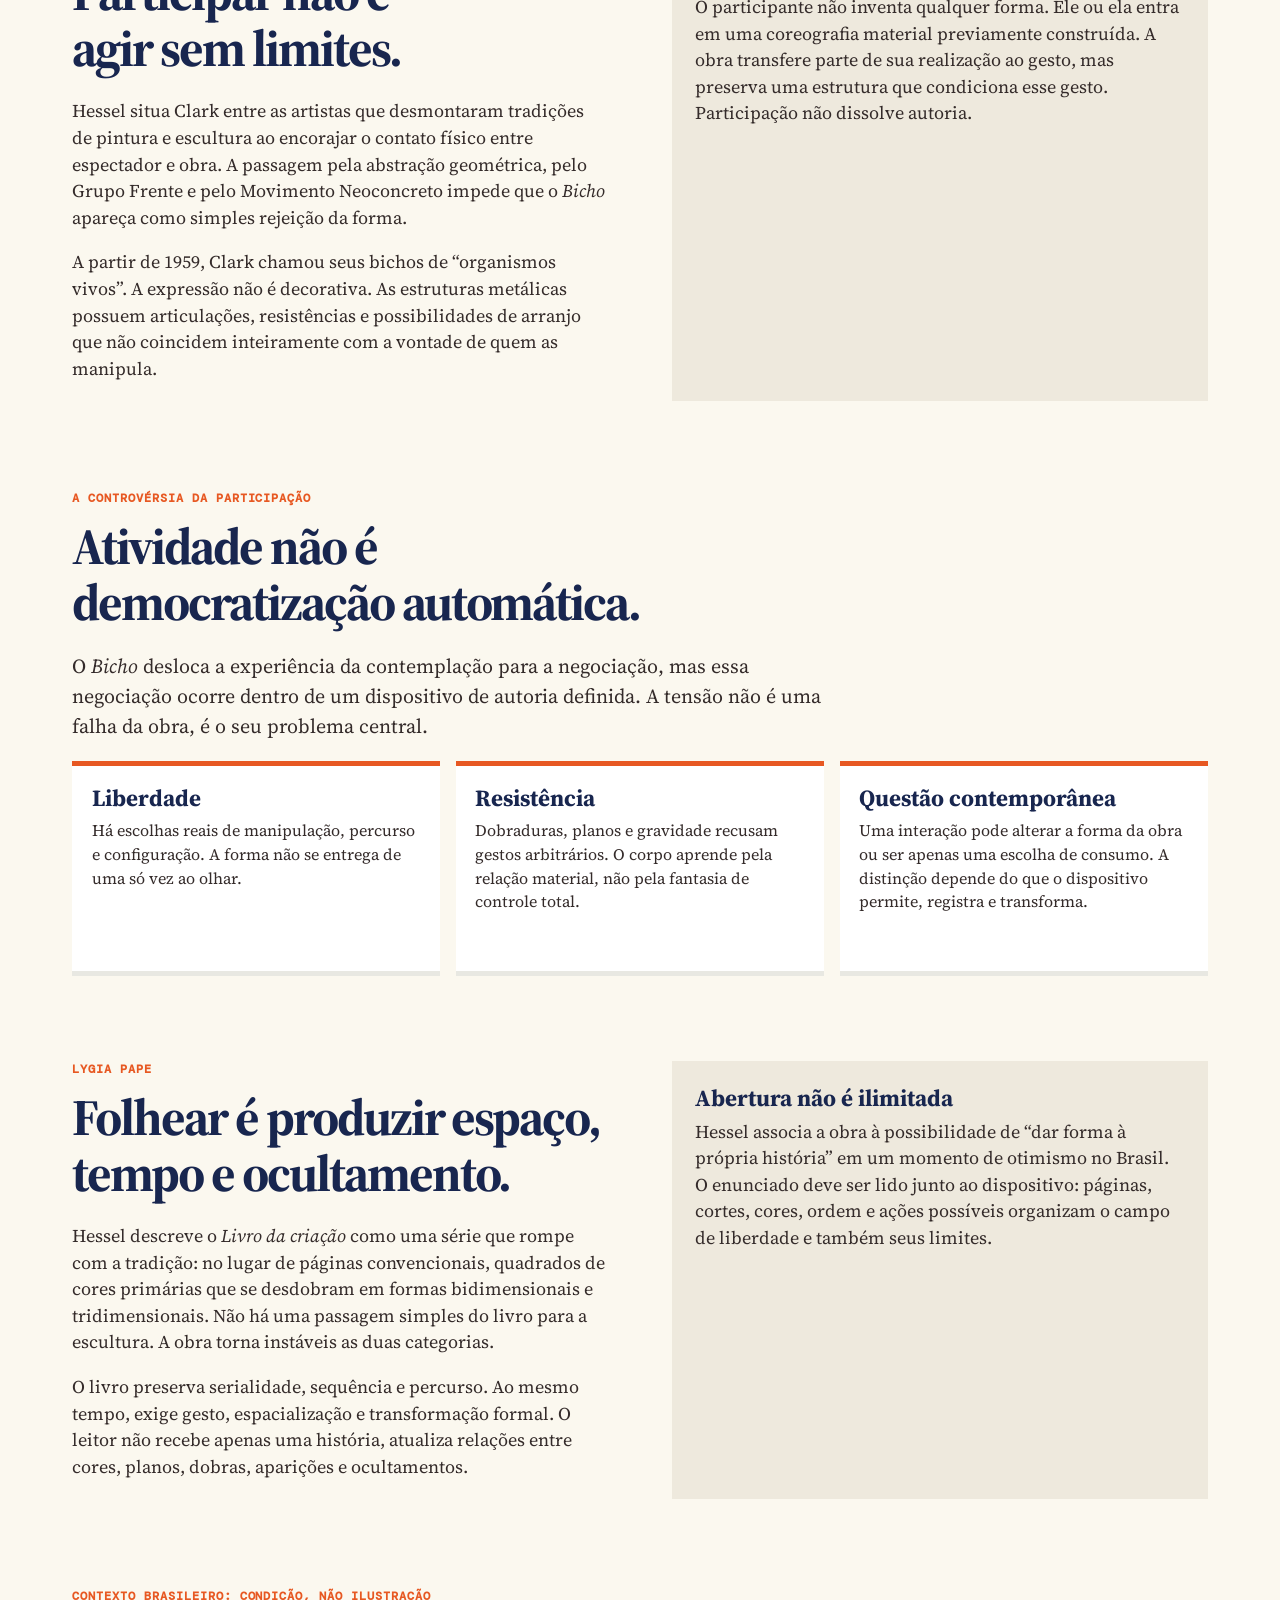
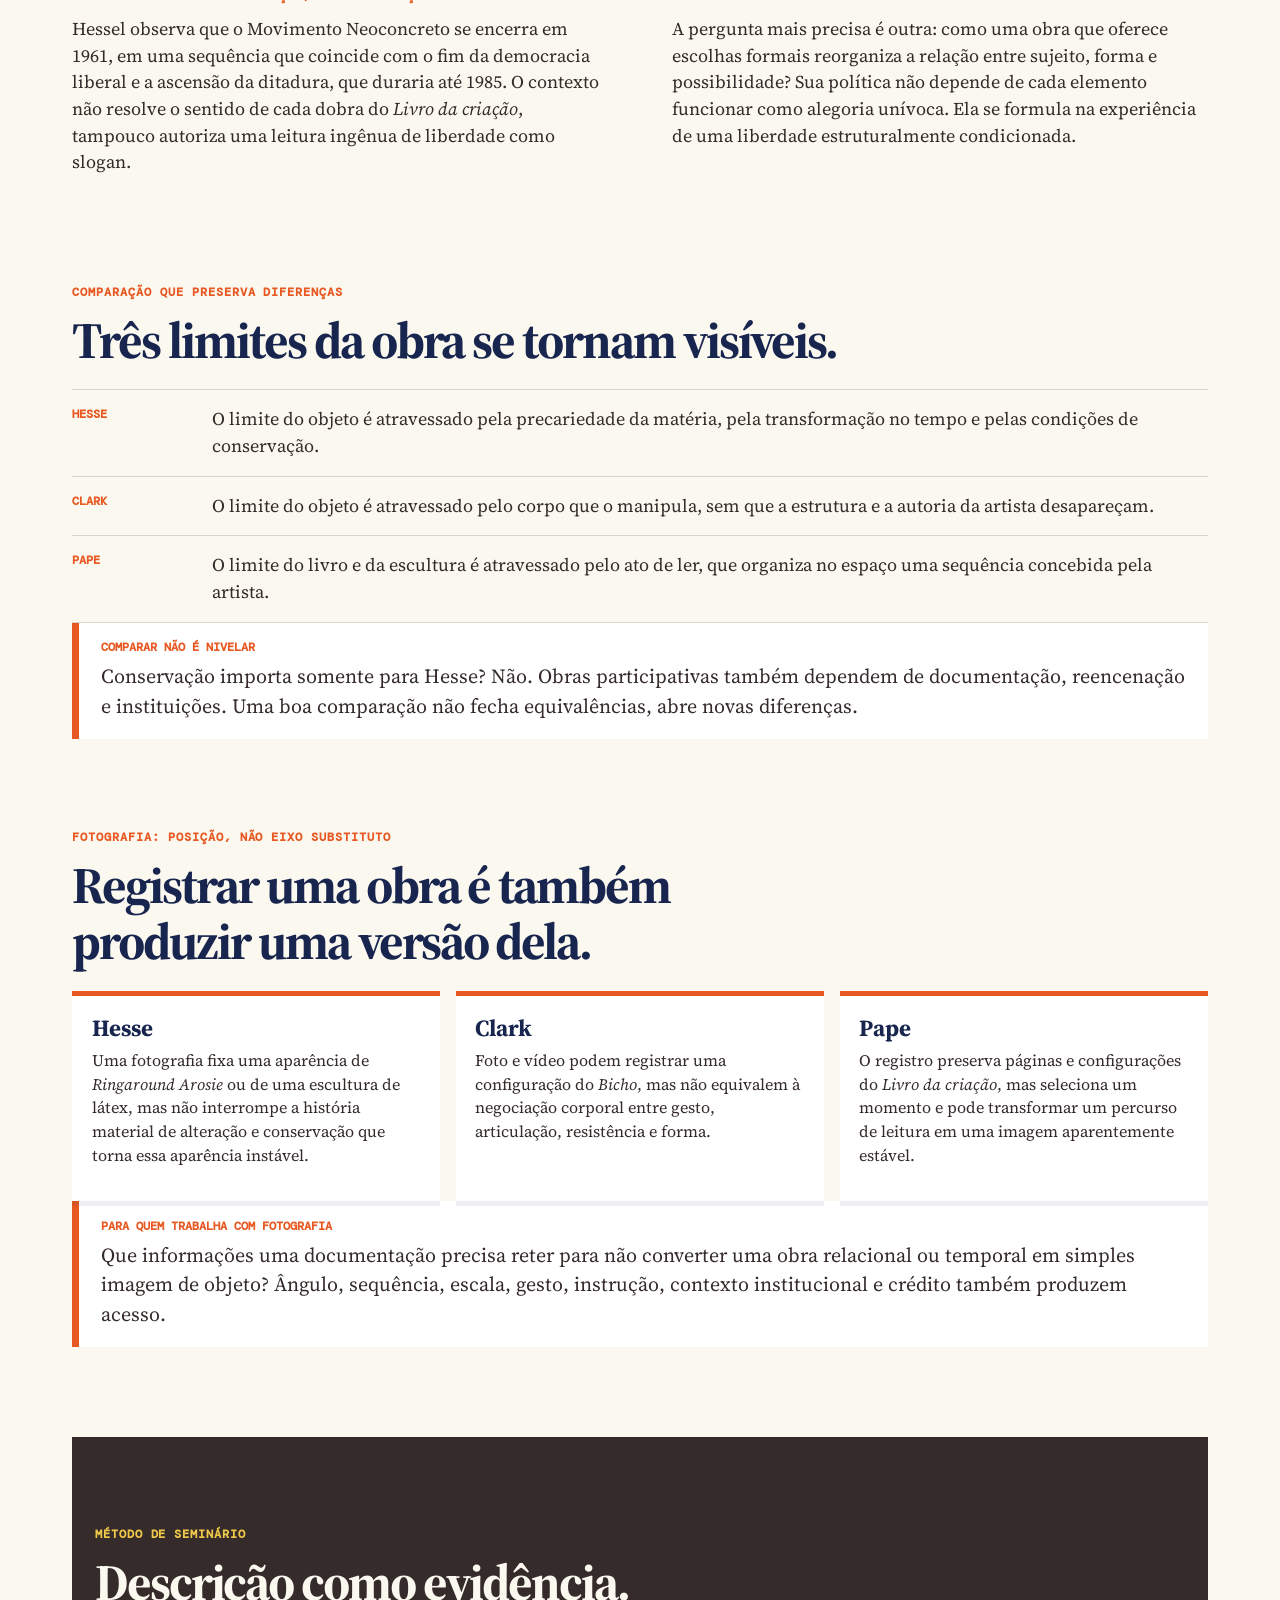
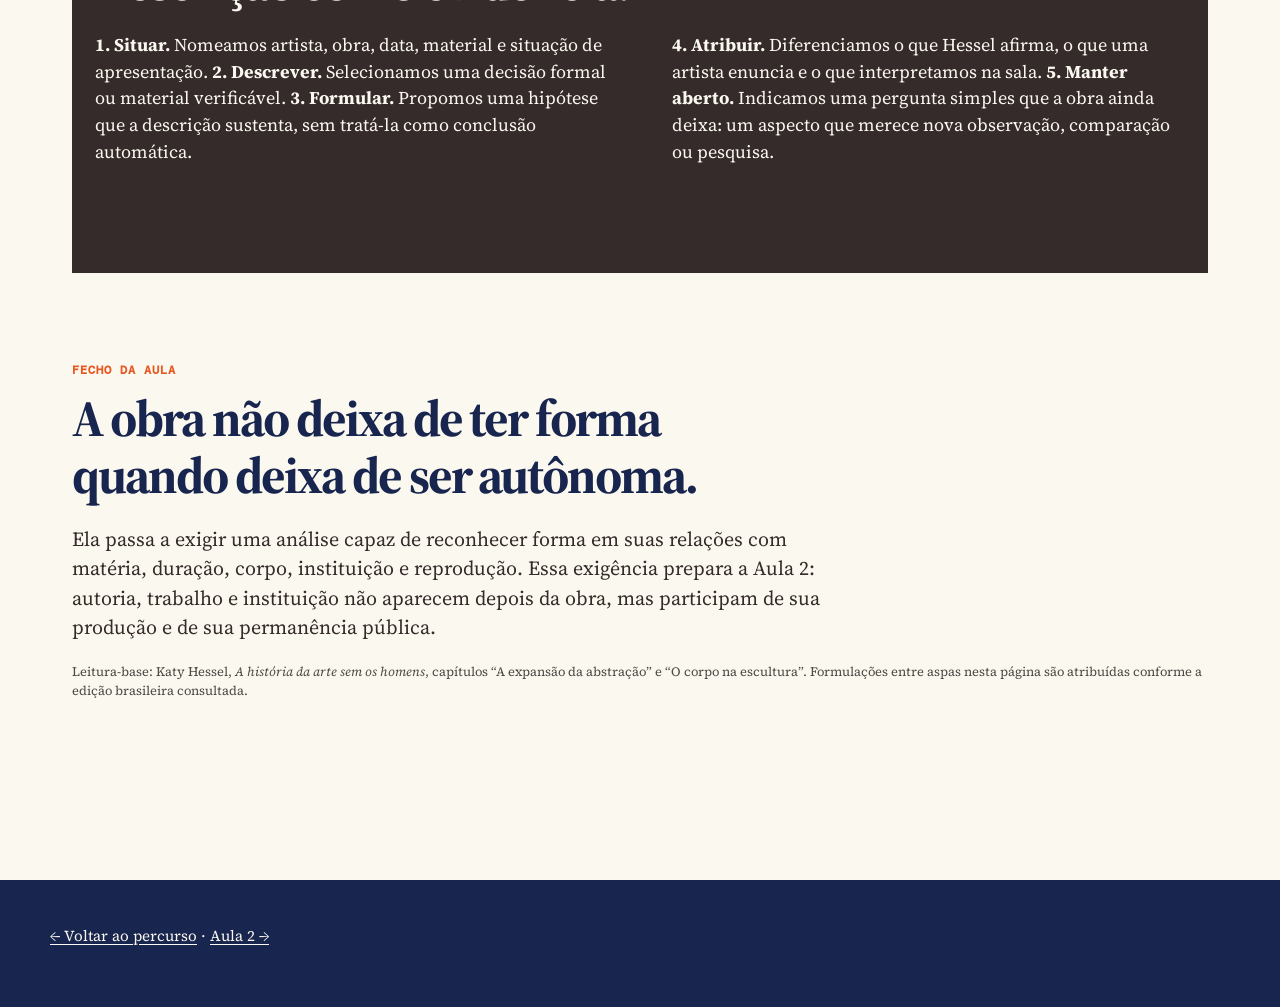
==== commit 4e53ad85: "Adiciona mapa comparativo à Aula 1" ====
--- a/aula-01.html
+++ b/aula-01.html
@@ -4,6 +4,7 @@
 <section class="section"><p class="section-label">Obras em foco</p><div class="works"><article class="work"><img src="assets/obras/aula-01-image1.jpg" alt="Obra de Eva Hesse"><div class="work-content"><h3>Eva Hesse</h3><p><em>Ringaround Arosie</em> (1965)</p><p class="credit">Imagem e créditos conforme apresentação da disciplina.</p></div></article><article class="work"><img src="assets/obras/aula-01-image2.jpg" alt="Obra de Lygia Clark"><div class="work-content"><h3>Lygia Clark</h3><p><em>Bicho</em> (1960)</p><p class="credit">Imagem e créditos conforme apresentação da disciplina.</p></div></article><article class="work"><img src="assets/obras/aula-01-image3.jpg" alt="Obra de Lygia Pape"><div class="work-content"><h3>Lygia Pape</h3><p><em>Livro da criação</em> (1959-1960)</p><p class="credit">Imagem e créditos conforme apresentação da disciplina.</p></div></article></div></section>
 <section class="section"><p class="section-label">Três passagens</p><details open><summary>Eva Hesse: precariedade, corpo e conservação</summary><p>Hessel aproxima Hesse de práticas que produzem uma experiência corporal sem representar um corpo íntegro e idealizado. Em <em>Ringaround Arosie</em>, protuberâncias, linhas, superfícies e restos de máquina perturbam a limpeza geométrica associada a certa imagem do Minimalismo. A deterioração do látex e as decisões de conservação mostram que a aparência atual já inclui mediações técnicas, museológicas e temporais.</p></details><details><summary>Lygia Clark: participar não é agir sem limites</summary><p>O <em>Bicho</em> é pensado como organismo: possui articulações, resistências e possibilidades de forma que não coincidem inteiramente com a vontade de quem o manipula. Participar é entrar numa coreografia material previamente construída. O gesto realiza a obra, mas pesos, planos e dobradiças condicionam o gesto.</p></details><details><summary>Lygia Pape: leitura como composição espacial</summary><p><em>Livro da criação</em> não simplesmente passa do livro à escultura. Conserva páginas, sequência e percurso, enquanto exige gesto, espaço, ritmo e transformação formal. A abertura não é liberdade ilimitada: cortes, cores, ordem e ações possíveis organizam o campo da leitura.</p></details></section>
 <section class="section"><p class="section-label">Três operações, não uma mesma crítica</p><div class="cards"><article class="card"><h3>Matéria que dura</h3><p>Em <span class="artist">Eva Hesse</span>, o material não é veículo neutro de uma forma. Corda, gesso, arame, resíduos industriais e superfícies pintadas introduzem precariedade, irregularidade e transformação temporal no problema escultórico.</p></article><article class="card"><h3>Dispositivo que responde</h3><p>Em <span class="artist">Lygia Clark</span>, o gesto do participante realiza configurações, mas não domina a obra. Pesos, planos e dobradiças produzem resistências e delimitam a ação.</p></article><article class="card"><h3>Leitura que compõe</h3><p>Em <span class="artist">Lygia Pape</span>, folhear não é receber uma narrativa pronta. A sequência de cores, cortes e dobras faz da leitura uma composição espacial e temporal.</p></article></div></section>
+<section class="section"><p class="section-label">Mapa comparativo</p><h2>Onde cada obra põe em crise a autonomia.</h2><div class="table-wrap"><table class="analysis-table"><thead><tr><th>Artista</th><th>O que entra em crise</th><th>Onde a obra acontece</th></tr></thead><tbody><tr><th><span class="artist">Eva Hesse</span></th><td>Integridade, permanência e pureza material do objeto.</td><td>Na instabilidade da matéria e no corpo de quem a enfrenta.</td></tr><tr><th><span class="artist">Lygia Clark</span></th><td>Separação entre escultura e espectador.</td><td>Na articulação entre dobradiça, gesto e forma contingente.</td></tr><tr><th><span class="artist">Lygia Pape</span></th><td>Livro como suporte estável de leitura.</td><td>Na sequência, no desdobramento e nas escolhas de quem o percorre.</td></tr></tbody></table></div><p class="credit">A tabela é um instrumento de leitura da disciplina. Ela organiza diferenças entre as obras, sem convertê-las em uma única genealogia da participação.</p></section>
 <section class="section two-col"><div><p class="section-label">Eva Hesse</p><h2>Ver o corpo sem receber uma figura pronta.</h2><p>Ao reunir <span class="artist">Eva Hesse</span> a outras escultoras que trabalharam antes da consolidação da linguagem da arte feminista, Hessel não propõe uma teoria universal do corpo. Ela chama atenção para formas que tornam difícil sustentar a imagem clássica de um corpo íntegro, idealizado, silencioso e estável.</p><p>Sobre Hesse, Hessel escreve que sua escultura pode fazer-nos “ver um corpo sem lhe mostrar corpo algum”. A frase é uma chave de leitura de Hessel, não uma definição final da artista. Em <em>Ringaround Arosie</em>, ela deve ser testada nas protuberâncias celulares, nos desenhos, nas superfícies, no arame e nos fragmentos de máquina.</p></div><aside class="note"><h3>Uma atribuição precisa</h3><p>“Seio e pênis” é formulação de <span class="artist">Eva Hesse</span> para <em>Ringaround Arosie</em>, citada por Hessel a partir de uma carta da artista a Sol LeWitt. A expressão não reduz a obra a um símbolo sexual: perturba a separação entre corpo, máquina, matéria e desenho.</p></aside></section>
 <section class="section"><p class="section-label">Eva Hesse: forma, história e conservação</p><div class="timeline"><strong>FORMA</strong><span>Hesse não é o “contrário” do Minimalismo. Ela trabalha dentro de problemas compartilhados por sua cena, como repetição, serialidade e produção industrial, e altera seus limites por materiais maleáveis, formas biomórficas e instabilidade.</span><strong>VIDA</strong><span>Hessel registra migração forçada, perda familiar e morte precoce, mas adverte contra transformar essa trajetória na chave exclusiva da obra. A leitura precisa conservar o peso histórico desses fatos sem converter a escultura em ilustração biográfica.</span><strong>INSTITUIÇÃO</strong><span>O látex de obras posteriores, como <em>Logo depois</em> (1969), deteriora-se e foi estabilizado. A aparência atual inclui decisões de conservação. Isso não diminui a autoria de Hesse: torna visíveis as mediações técnicas e museológicas que sustentam a permanência pública de uma obra.</span></div><div class="question"><strong>Pergunta de observação</strong>Que relações entre protuberância, linha, superfície e fragmento de máquina recusam a limpeza geométrica associada a uma certa imagem do Minimalismo? Onde a obra se torna orgânica, maquínica, cômica ou ameaçadora?</div></section>
 <section class="section two-col"><div><p class="section-label">Lygia Clark</p><h2>Participar não é agir sem limites.</h2><p>Hessel situa Clark entre as artistas que desmontaram tradições de pintura e escultura ao encorajar o contato físico entre espectador e obra. A passagem pela abstração geométrica, pelo Grupo Frente e pelo Movimento Neoconcreto impede que o <em>Bicho</em> apareça como simples rejeição da forma.</p><p>A partir de 1959, Clark chamou seus bichos de “organismos vivos”. A expressão não é decorativa. As estruturas metálicas possuem articulações, resistências e possibilidades de arranjo que não coincidem inteiramente com a vontade de quem as manipula.</p></div><aside class="note"><h3>Autoria redistribuída</h3><p>O participante não inventa qualquer forma. Ele ou ela entra em uma coreografia material previamente construída. A obra transfere parte de sua realização ao gesto, mas preserva uma estrutura que condiciona esse gesto. Participação não dissolve autoria.</p></aside></section>
--- a/assets/styles.css
+++ b/assets/styles.css
@@ -32,6 +32,7 @@
 .course-card p, .card p { font-size:1rem; margin-bottom:0; }.course-card a { display:block; height:100%; text-decoration:none; }
 .timeline { display:grid; grid-template-columns:140px 1fr; border-top:1px solid var(--muted); }
 .timeline > * { padding:1rem 0; border-bottom:1px solid var(--muted); }.timeline strong { color:var(--orange); font:600 .75rem "DM Mono",monospace; }
+.table-wrap { overflow-x:auto; border-top:5px solid var(--orange); background:white; box-shadow:0 5px 0 rgba(24,38,79,.08); }.analysis-table { width:100%; min-width:680px; border-collapse:collapse; text-align:left; }.analysis-table th, .analysis-table td { padding:1.1rem 1.2rem; vertical-align:top; border-bottom:1px solid var(--muted); }.analysis-table thead th { background:var(--ink); color:var(--paper); font:600 .76rem/1.35 "DM Mono",monospace; letter-spacing:.05em; text-transform:uppercase; }.analysis-table tbody th { width:22%; color:var(--ink); font-size:1.08rem; }.analysis-table td { width:39%; font-size:1.04rem; line-height:1.4; }.analysis-table tbody tr:last-child > * { border-bottom:0; }
 .work { background:var(--ink); color:var(--paper); overflow:hidden; display:grid; grid-template-rows:auto auto; align-self:start; }
 .works { align-items:start; }
 .work img { width:100%; height:auto; object-fit:contain; object-position:top center; background:var(--ink); display:block; }.work-content, .work-caption { padding:1.2rem; align-self:start; }.work h3 { color:var(--paper); }.work p { font-size:.98rem; margin-bottom:.55rem; }.work-caption small { color:#d9dff2; font-size:.8rem; }.credit { color:#4b4a46; font-size:.8rem!important; }.work .credit { color:#d9dff2; }
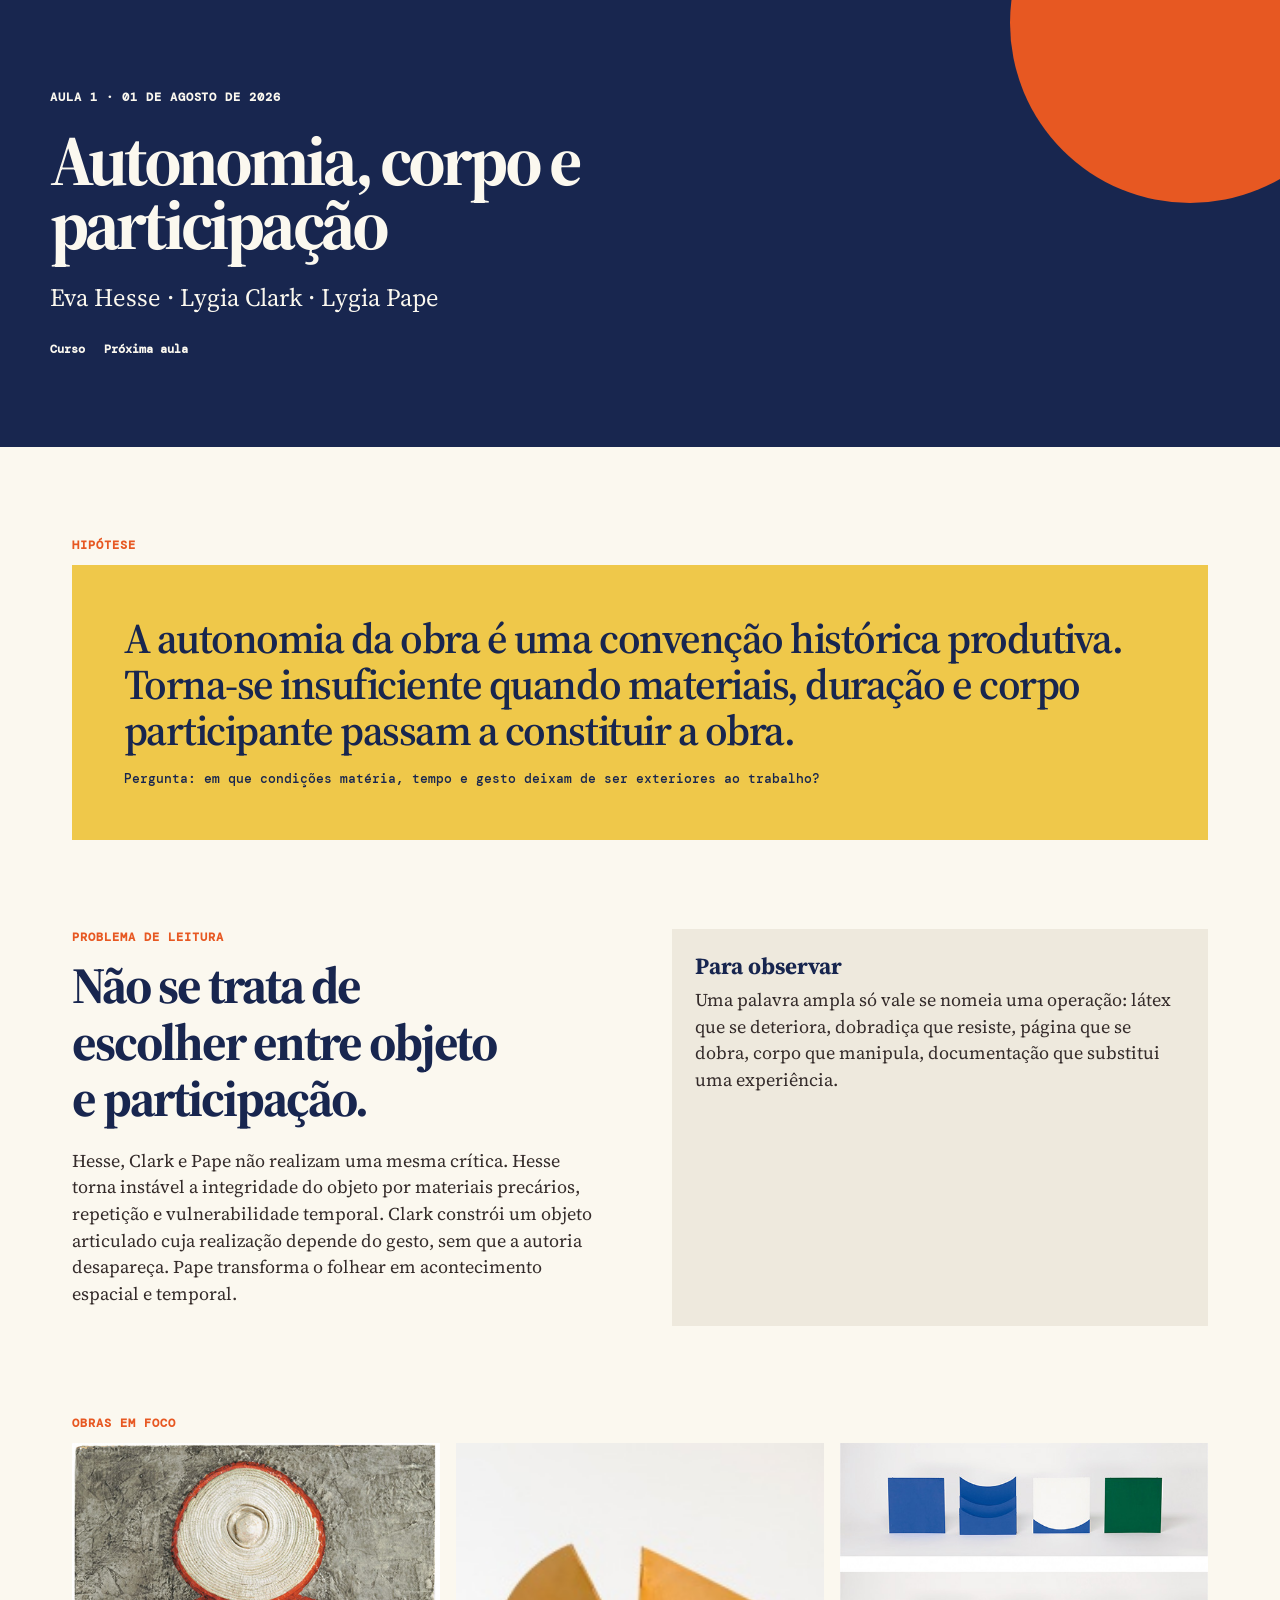
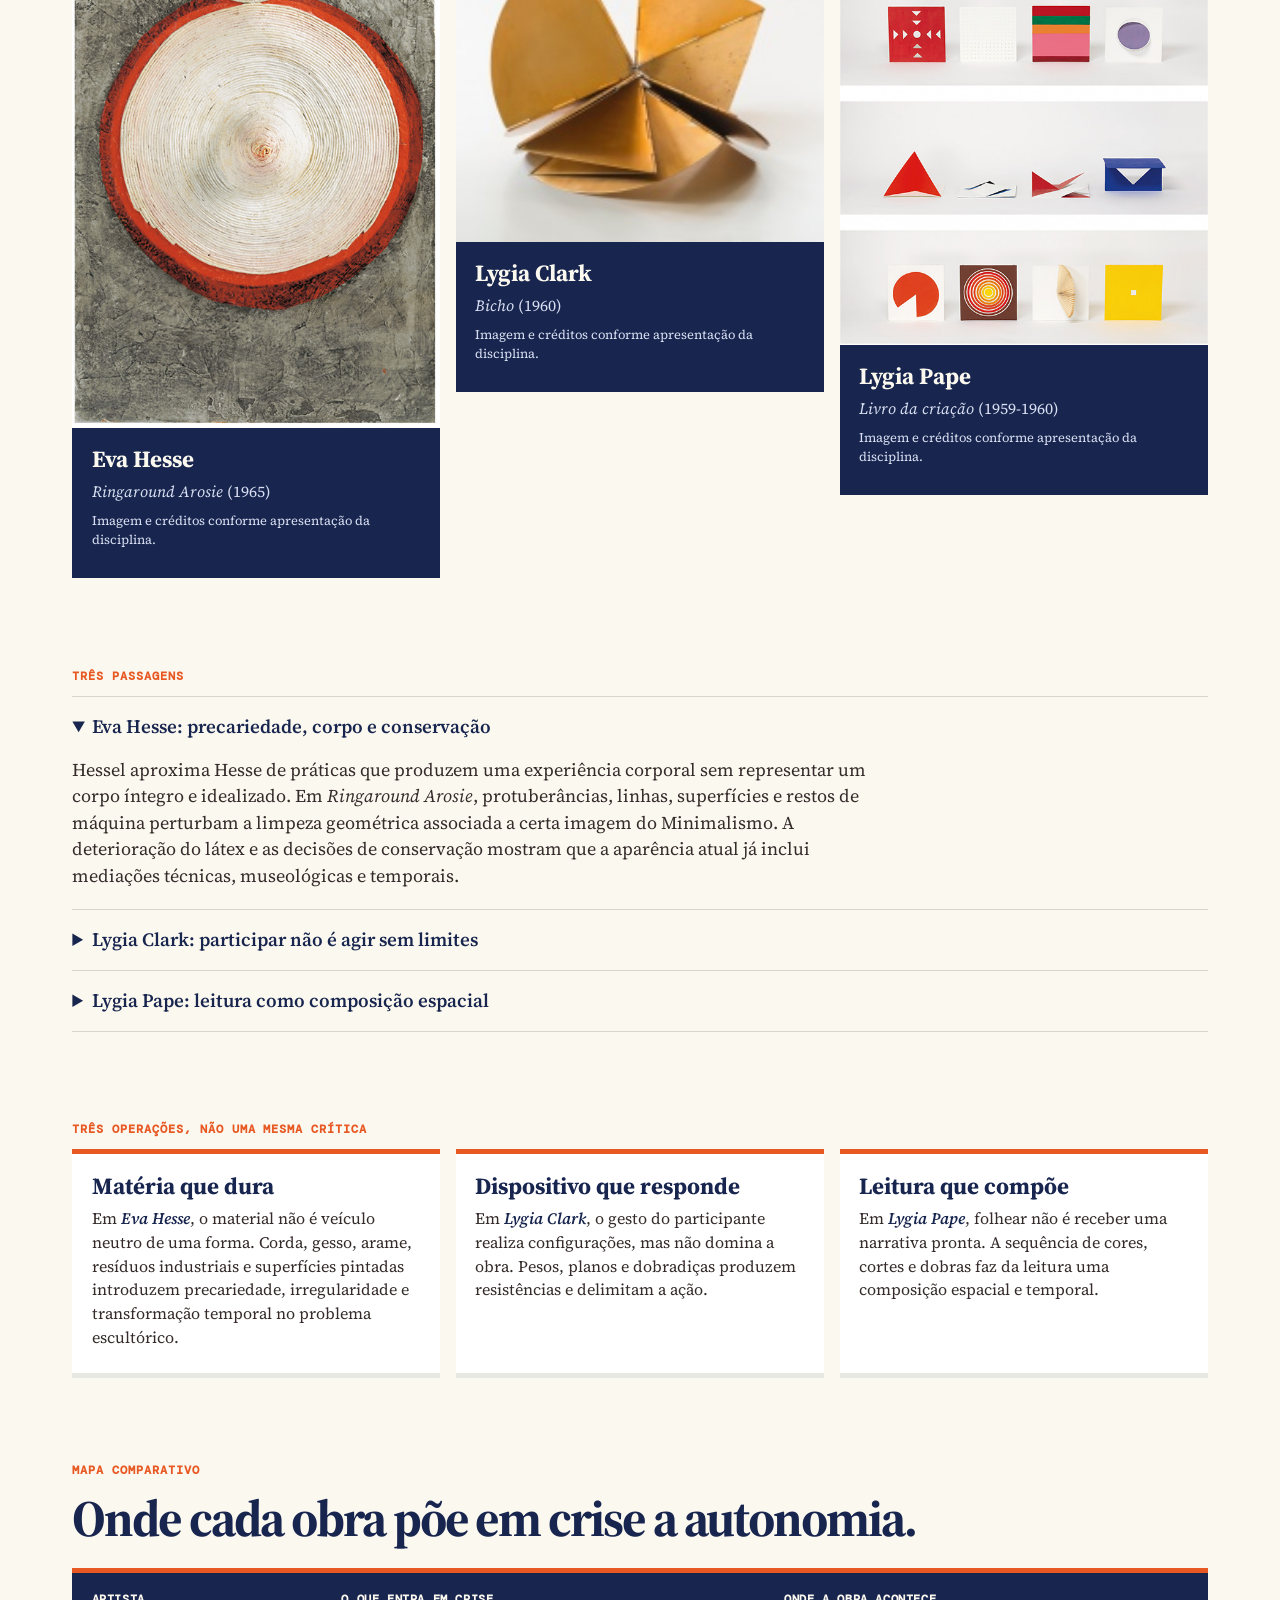
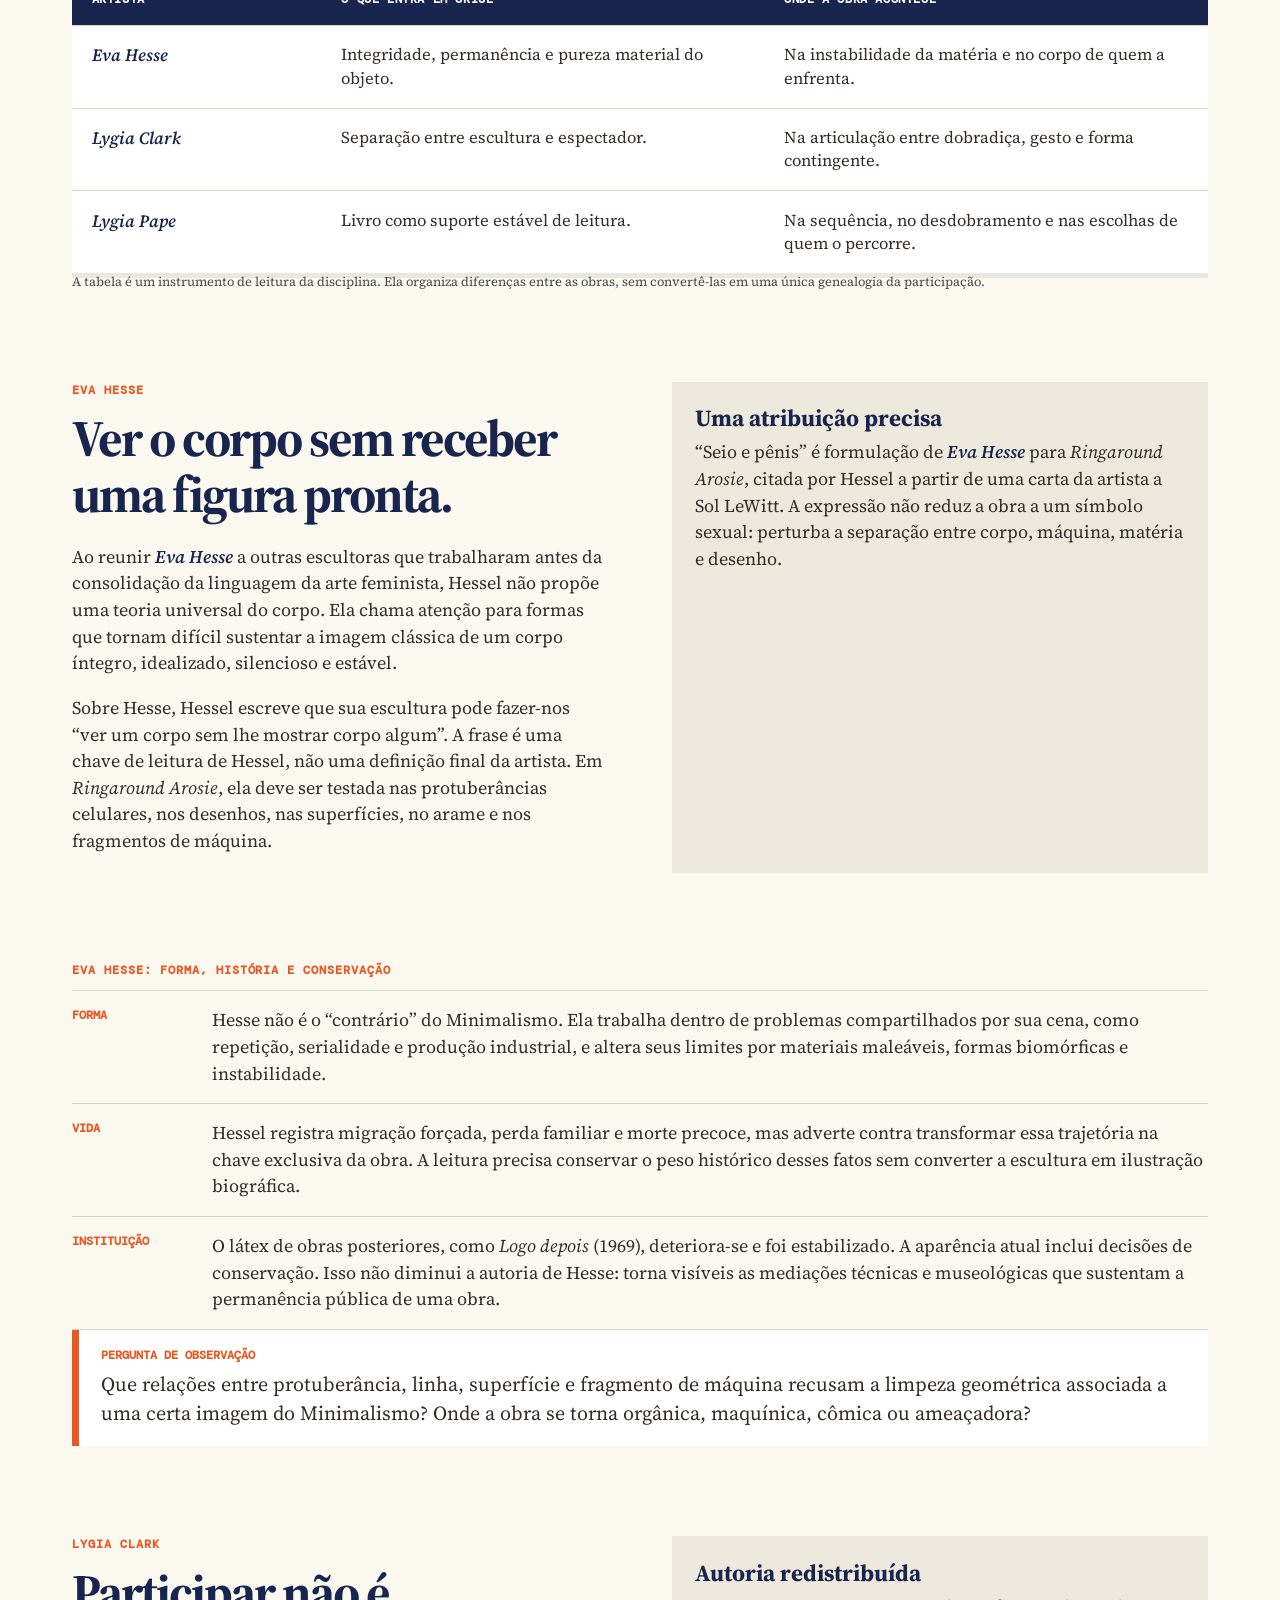
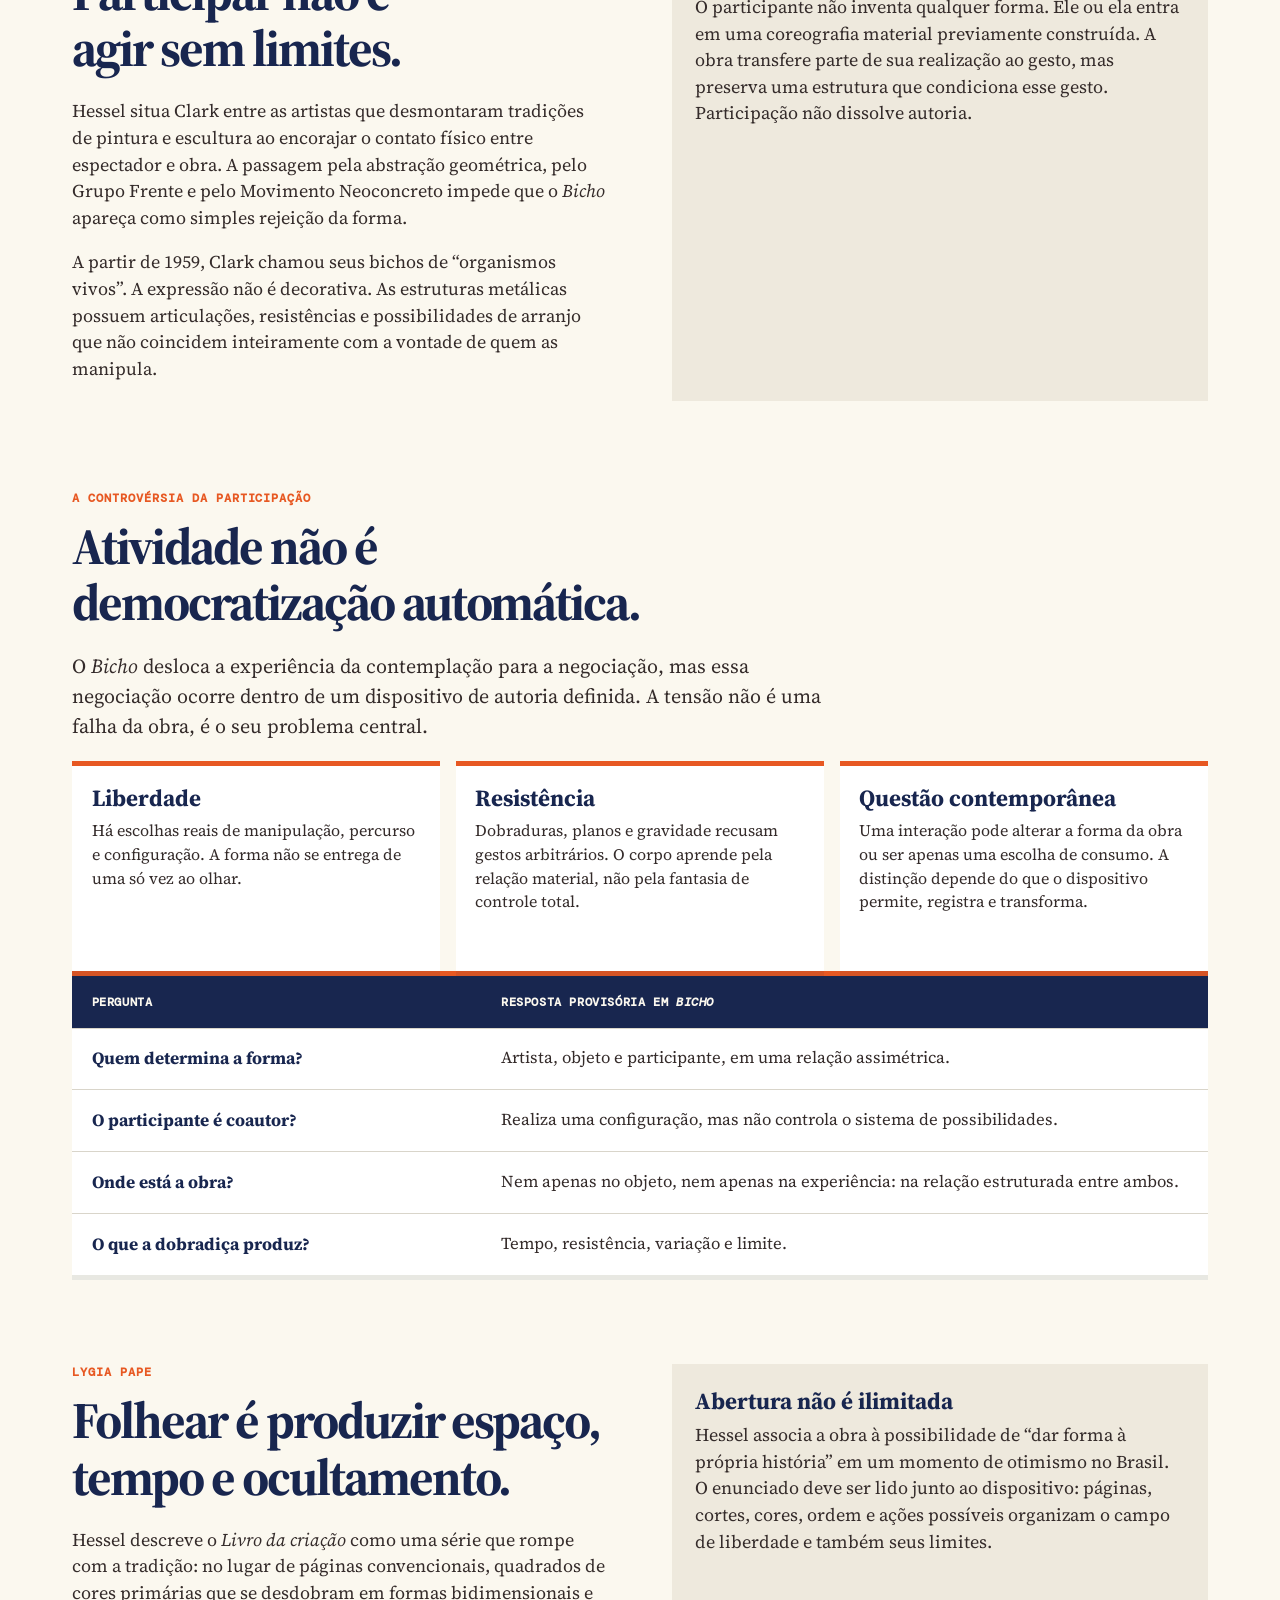
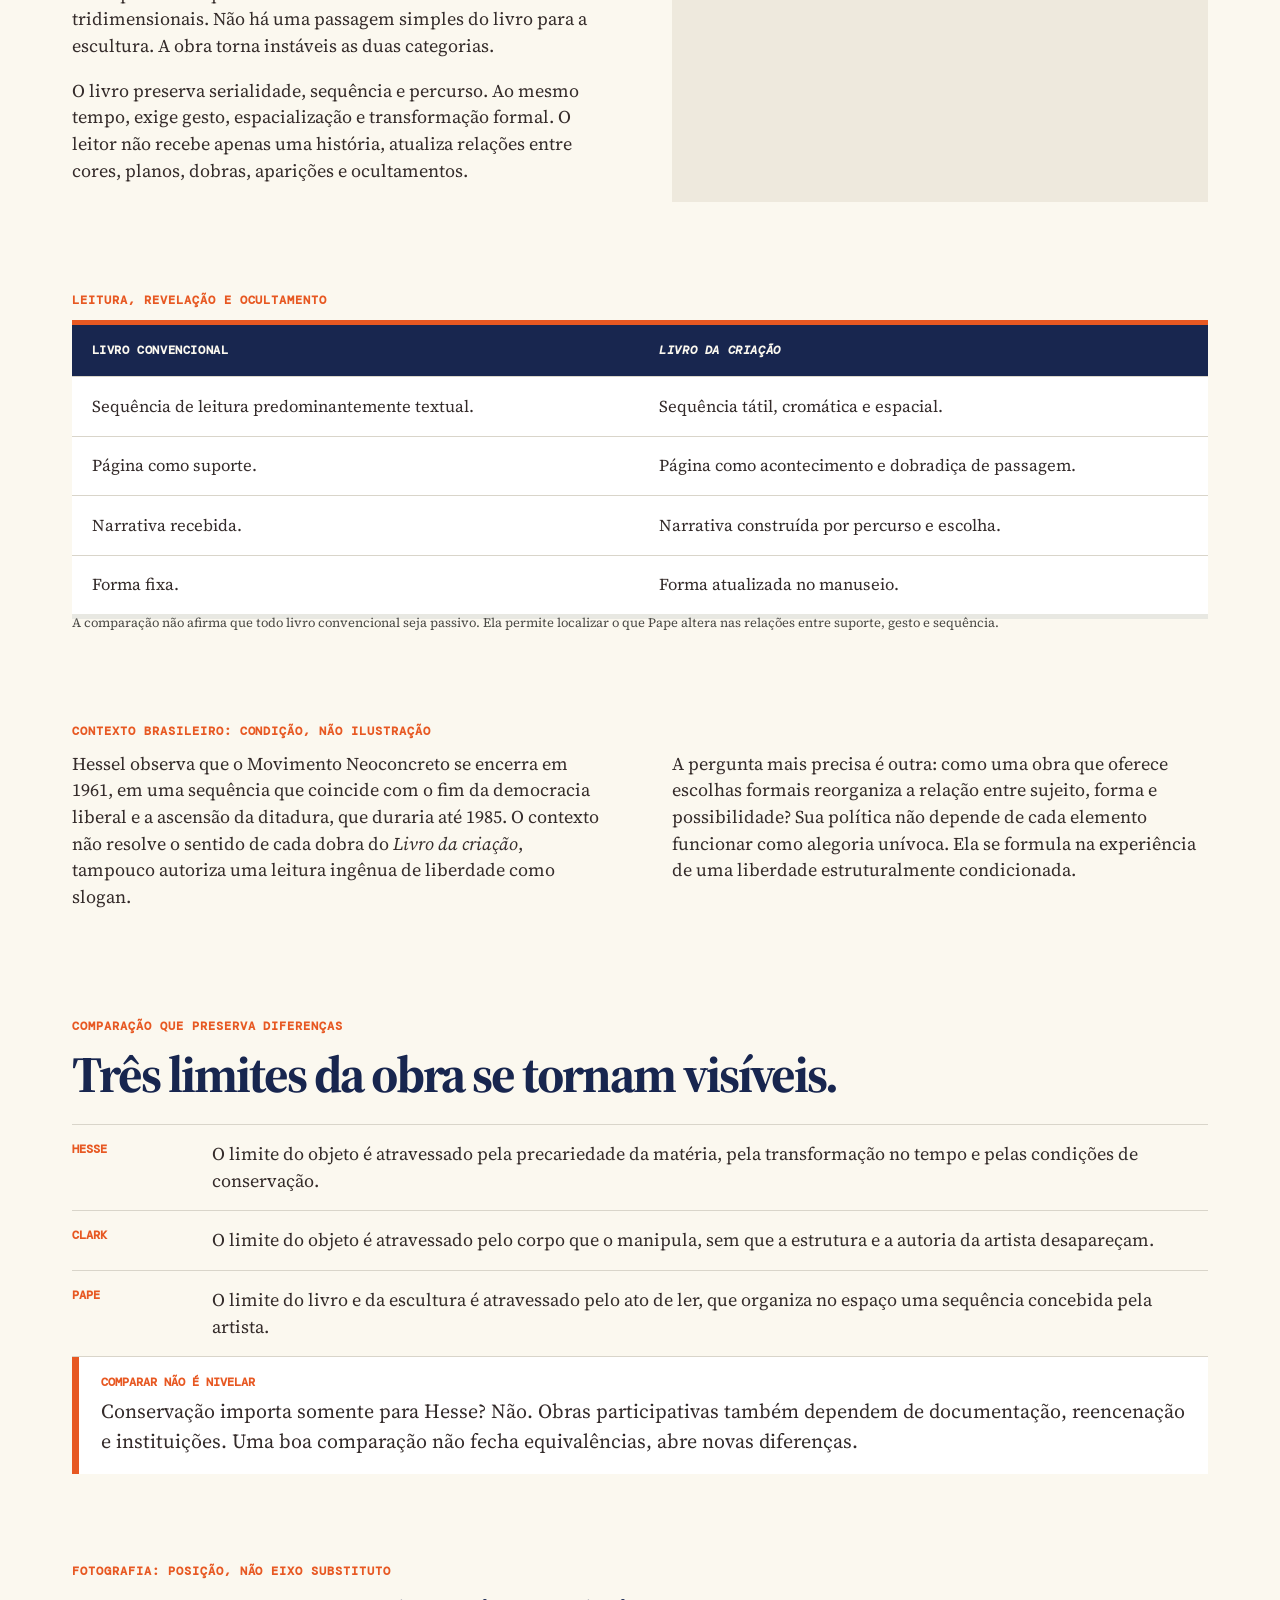
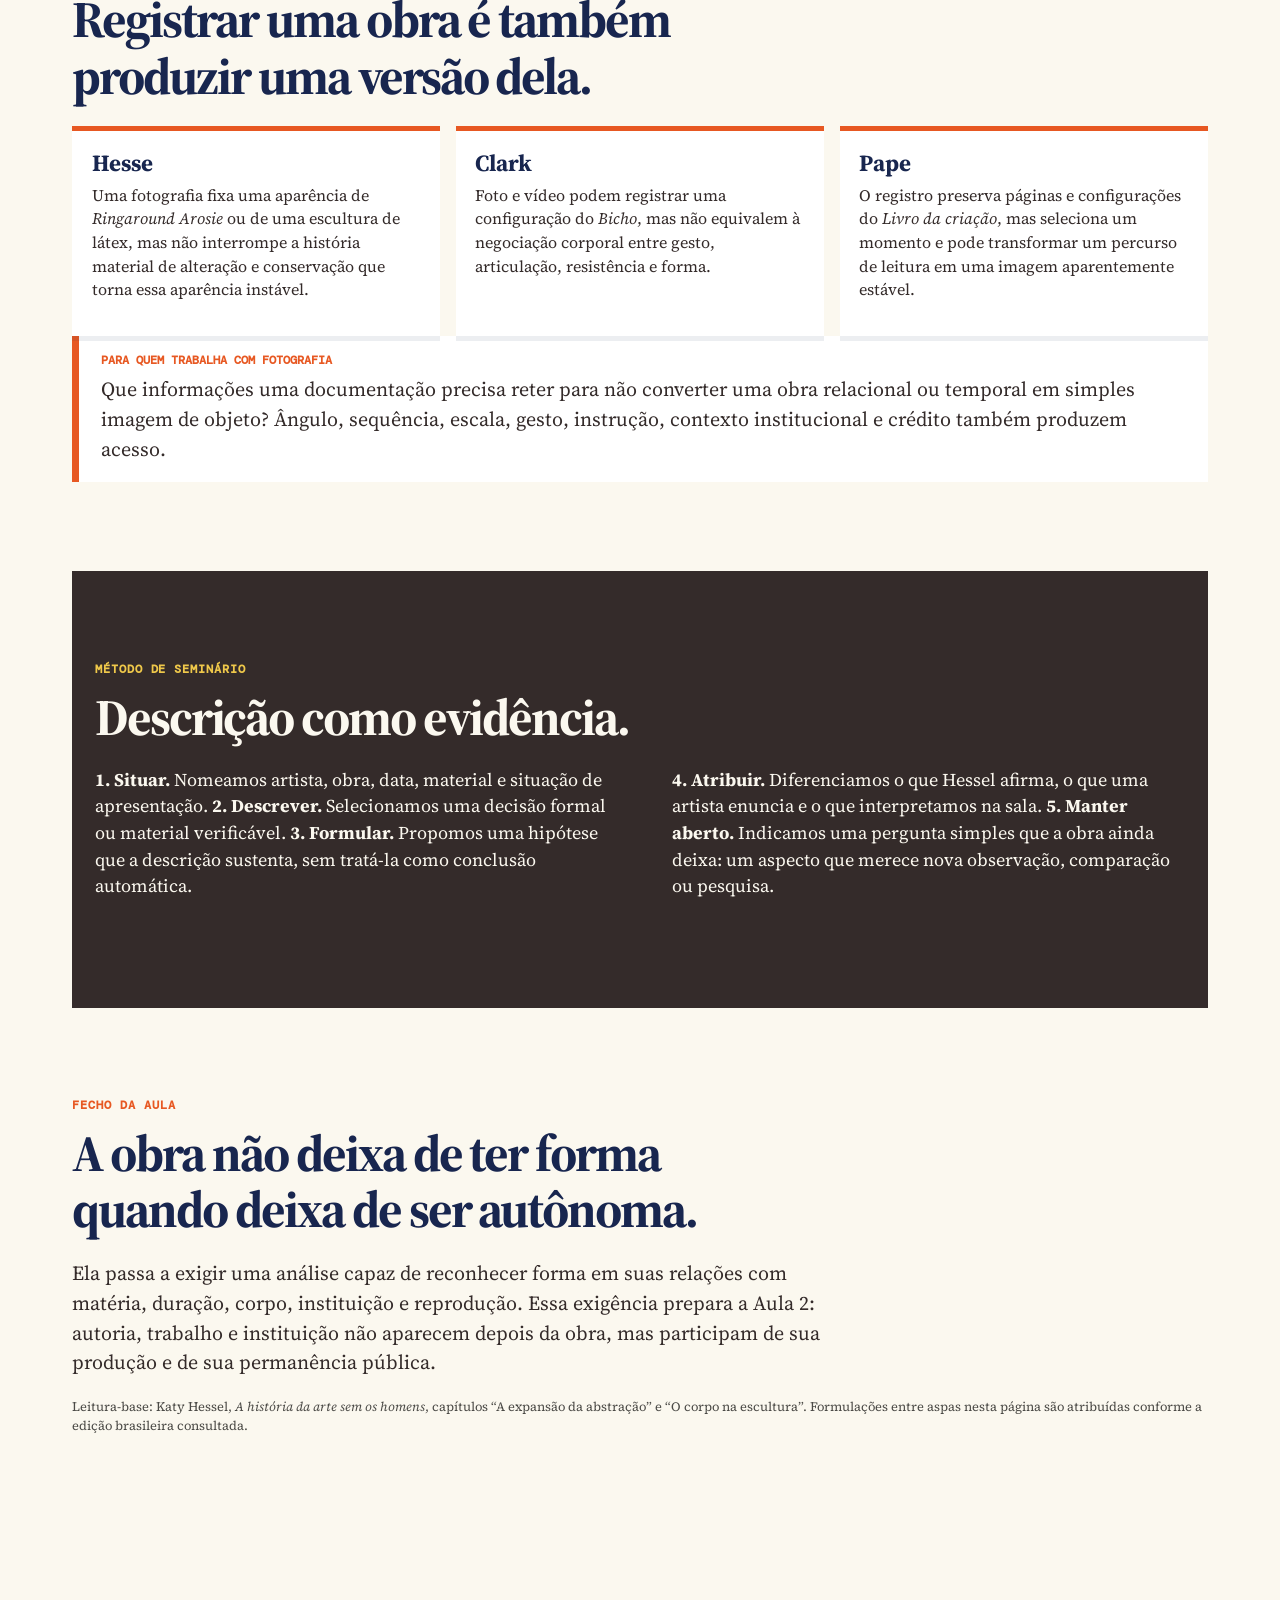
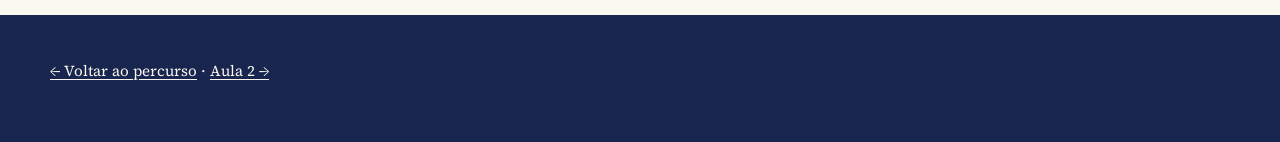
==== commit 0278857e: "Aprofunda participação e leitura na Aula 1" ====
--- a/aula-01.html
+++ b/aula-01.html
@@ -8,8 +8,9 @@
 <section class="section two-col"><div><p class="section-label">Eva Hesse</p><h2>Ver o corpo sem receber uma figura pronta.</h2><p>Ao reunir <span class="artist">Eva Hesse</span> a outras escultoras que trabalharam antes da consolidação da linguagem da arte feminista, Hessel não propõe uma teoria universal do corpo. Ela chama atenção para formas que tornam difícil sustentar a imagem clássica de um corpo íntegro, idealizado, silencioso e estável.</p><p>Sobre Hesse, Hessel escreve que sua escultura pode fazer-nos “ver um corpo sem lhe mostrar corpo algum”. A frase é uma chave de leitura de Hessel, não uma definição final da artista. Em <em>Ringaround Arosie</em>, ela deve ser testada nas protuberâncias celulares, nos desenhos, nas superfícies, no arame e nos fragmentos de máquina.</p></div><aside class="note"><h3>Uma atribuição precisa</h3><p>“Seio e pênis” é formulação de <span class="artist">Eva Hesse</span> para <em>Ringaround Arosie</em>, citada por Hessel a partir de uma carta da artista a Sol LeWitt. A expressão não reduz a obra a um símbolo sexual: perturba a separação entre corpo, máquina, matéria e desenho.</p></aside></section>
 <section class="section"><p class="section-label">Eva Hesse: forma, história e conservação</p><div class="timeline"><strong>FORMA</strong><span>Hesse não é o “contrário” do Minimalismo. Ela trabalha dentro de problemas compartilhados por sua cena, como repetição, serialidade e produção industrial, e altera seus limites por materiais maleáveis, formas biomórficas e instabilidade.</span><strong>VIDA</strong><span>Hessel registra migração forçada, perda familiar e morte precoce, mas adverte contra transformar essa trajetória na chave exclusiva da obra. A leitura precisa conservar o peso histórico desses fatos sem converter a escultura em ilustração biográfica.</span><strong>INSTITUIÇÃO</strong><span>O látex de obras posteriores, como <em>Logo depois</em> (1969), deteriora-se e foi estabilizado. A aparência atual inclui decisões de conservação. Isso não diminui a autoria de Hesse: torna visíveis as mediações técnicas e museológicas que sustentam a permanência pública de uma obra.</span></div><div class="question"><strong>Pergunta de observação</strong>Que relações entre protuberância, linha, superfície e fragmento de máquina recusam a limpeza geométrica associada a uma certa imagem do Minimalismo? Onde a obra se torna orgânica, maquínica, cômica ou ameaçadora?</div></section>
 <section class="section two-col"><div><p class="section-label">Lygia Clark</p><h2>Participar não é agir sem limites.</h2><p>Hessel situa Clark entre as artistas que desmontaram tradições de pintura e escultura ao encorajar o contato físico entre espectador e obra. A passagem pela abstração geométrica, pelo Grupo Frente e pelo Movimento Neoconcreto impede que o <em>Bicho</em> apareça como simples rejeição da forma.</p><p>A partir de 1959, Clark chamou seus bichos de “organismos vivos”. A expressão não é decorativa. As estruturas metálicas possuem articulações, resistências e possibilidades de arranjo que não coincidem inteiramente com a vontade de quem as manipula.</p></div><aside class="note"><h3>Autoria redistribuída</h3><p>O participante não inventa qualquer forma. Ele ou ela entra em uma coreografia material previamente construída. A obra transfere parte de sua realização ao gesto, mas preserva uma estrutura que condiciona esse gesto. Participação não dissolve autoria.</p></aside></section>
-<section class="section"><p class="section-label">A controvérsia da participação</p><h2>Atividade não é democratização automática.</h2><p class="lede">O <em>Bicho</em> desloca a experiência da contemplação para a negociação, mas essa negociação ocorre dentro de um dispositivo de autoria definida. A tensão não é uma falha da obra, é o seu problema central.</p><div class="cards"><article class="card"><h3>Liberdade</h3><p>Há escolhas reais de manipulação, percurso e configuração. A forma não se entrega de uma só vez ao olhar.</p></article><article class="card"><h3>Resistência</h3><p>Dobraduras, planos e gravidade recusam gestos arbitrários. O corpo aprende pela relação material, não pela fantasia de controle total.</p></article><article class="card"><h3>Questão contemporânea</h3><p>Uma interação pode alterar a forma da obra ou ser apenas uma escolha de consumo. A distinção depende do que o dispositivo permite, registra e transforma.</p></article></div></section>
+<section class="section"><p class="section-label">A controvérsia da participação</p><h2>Atividade não é democratização automática.</h2><p class="lede">O <em>Bicho</em> desloca a experiência da contemplação para a negociação, mas essa negociação ocorre dentro de um dispositivo de autoria definida. A tensão não é uma falha da obra, é o seu problema central.</p><div class="cards"><article class="card"><h3>Liberdade</h3><p>Há escolhas reais de manipulação, percurso e configuração. A forma não se entrega de uma só vez ao olhar.</p></article><article class="card"><h3>Resistência</h3><p>Dobraduras, planos e gravidade recusam gestos arbitrários. O corpo aprende pela relação material, não pela fantasia de controle total.</p></article><article class="card"><h3>Questão contemporânea</h3><p>Uma interação pode alterar a forma da obra ou ser apenas uma escolha de consumo. A distinção depende do que o dispositivo permite, registra e transforma.</p></article></div><div class="table-wrap"><table class="analysis-table"><thead><tr><th>Pergunta</th><th>Resposta provisória em <em>Bicho</em></th></tr></thead><tbody><tr><th>Quem determina a forma?</th><td>Artista, objeto e participante, em uma relação assimétrica.</td></tr><tr><th>O participante é coautor?</th><td>Realiza uma configuração, mas não controla o sistema de possibilidades.</td></tr><tr><th>Onde está a obra?</th><td>Nem apenas no objeto, nem apenas na experiência: na relação estruturada entre ambos.</td></tr><tr><th>O que a dobradiça produz?</th><td>Tempo, resistência, variação e limite.</td></tr></tbody></table></div></section>
 <section class="section two-col"><div><p class="section-label">Lygia Pape</p><h2>Folhear é produzir espaço, tempo e ocultamento.</h2><p>Hessel descreve o <em>Livro da criação</em> como uma série que rompe com a tradição: no lugar de páginas convencionais, quadrados de cores primárias que se desdobram em formas bidimensionais e tridimensionais. Não há uma passagem simples do livro para a escultura. A obra torna instáveis as duas categorias.</p><p>O livro preserva serialidade, sequência e percurso. Ao mesmo tempo, exige gesto, espacialização e transformação formal. O leitor não recebe apenas uma história, atualiza relações entre cores, planos, dobras, aparições e ocultamentos.</p></div><aside class="note"><h3>Abertura não é ilimitada</h3><p>Hessel associa a obra à possibilidade de “dar forma à própria história” em um momento de otimismo no Brasil. O enunciado deve ser lido junto ao dispositivo: páginas, cortes, cores, ordem e ações possíveis organizam o campo de liberdade e também seus limites.</p></aside></section>
+<section class="section"><p class="section-label">Leitura, revelação e ocultamento</p><div class="table-wrap"><table class="analysis-table"><thead><tr><th>Livro convencional</th><th><em>Livro da criação</em></th></tr></thead><tbody><tr><td>Sequência de leitura predominantemente textual.</td><td>Sequência tátil, cromática e espacial.</td></tr><tr><td>Página como suporte.</td><td>Página como acontecimento e dobradiça de passagem.</td></tr><tr><td>Narrativa recebida.</td><td>Narrativa construída por percurso e escolha.</td></tr><tr><td>Forma fixa.</td><td>Forma atualizada no manuseio.</td></tr></tbody></table></div><p class="credit">A comparação não afirma que todo livro convencional seja passivo. Ela permite localizar o que Pape altera nas relações entre suporte, gesto e sequência.</p></section>
 <section class="section"><p class="section-label">Contexto brasileiro: condição, não ilustração</p><div class="two-col"><p>Hessel observa que o Movimento Neoconcreto se encerra em 1961, em uma sequência que coincide com o fim da democracia liberal e a ascensão da ditadura, que duraria até 1985. O contexto não resolve o sentido de cada dobra do <em>Livro da criação</em>, tampouco autoriza uma leitura ingênua de liberdade como slogan.</p><p>A pergunta mais precisa é outra: como uma obra que oferece escolhas formais reorganiza a relação entre sujeito, forma e possibilidade? Sua política não depende de cada elemento funcionar como alegoria unívoca. Ela se formula na experiência de uma liberdade estruturalmente condicionada.</p></div></section>
 <section class="section"><p class="section-label">Comparação que preserva diferenças</p><h2>Três limites da obra se tornam visíveis.</h2><div class="timeline"><strong>HESSE</strong><span>O limite do objeto é atravessado pela precariedade da matéria, pela transformação no tempo e pelas condições de conservação.</span><strong>CLARK</strong><span>O limite do objeto é atravessado pelo corpo que o manipula, sem que a estrutura e a autoria da artista desapareçam.</span><strong>PAPE</strong><span>O limite do livro e da escultura é atravessado pelo ato de ler, que organiza no espaço uma sequência concebida pela artista.</span></div><div class="question"><strong>Comparar não é nivelar</strong>Conservação importa somente para Hesse? Não. Obras participativas também dependem de documentação, reencenação e instituições. Uma boa comparação não fecha equivalências, abre novas diferenças.</div></section>
 <section class="section"><p class="section-label">Fotografia: posição, não eixo substituto</p><h2>Registrar uma obra é também produzir uma versão dela.</h2><div class="cards"><article class="card"><h3>Hesse</h3><p>Uma fotografia fixa uma aparência de <em>Ringaround Arosie</em> ou de uma escultura de látex, mas não interrompe a história material de alteração e conservação que torna essa aparência instável.</p></article><article class="card"><h3>Clark</h3><p>Foto e vídeo podem registrar uma configuração do <em>Bicho</em>, mas não equivalem à negociação corporal entre gesto, articulação, resistência e forma.</p></article><article class="card"><h3>Pape</h3><p>O registro preserva páginas e configurações do <em>Livro da criação</em>, mas seleciona um momento e pode transformar um percurso de leitura em uma imagem aparentemente estável.</p></article></div><div class="question"><strong>Para quem trabalha com fotografia</strong>Que informações uma documentação precisa reter para não converter uma obra relacional ou temporal em simples imagem de objeto? Ângulo, sequência, escala, gesto, instrução, contexto institucional e crédito também produzem acesso.</div></section>
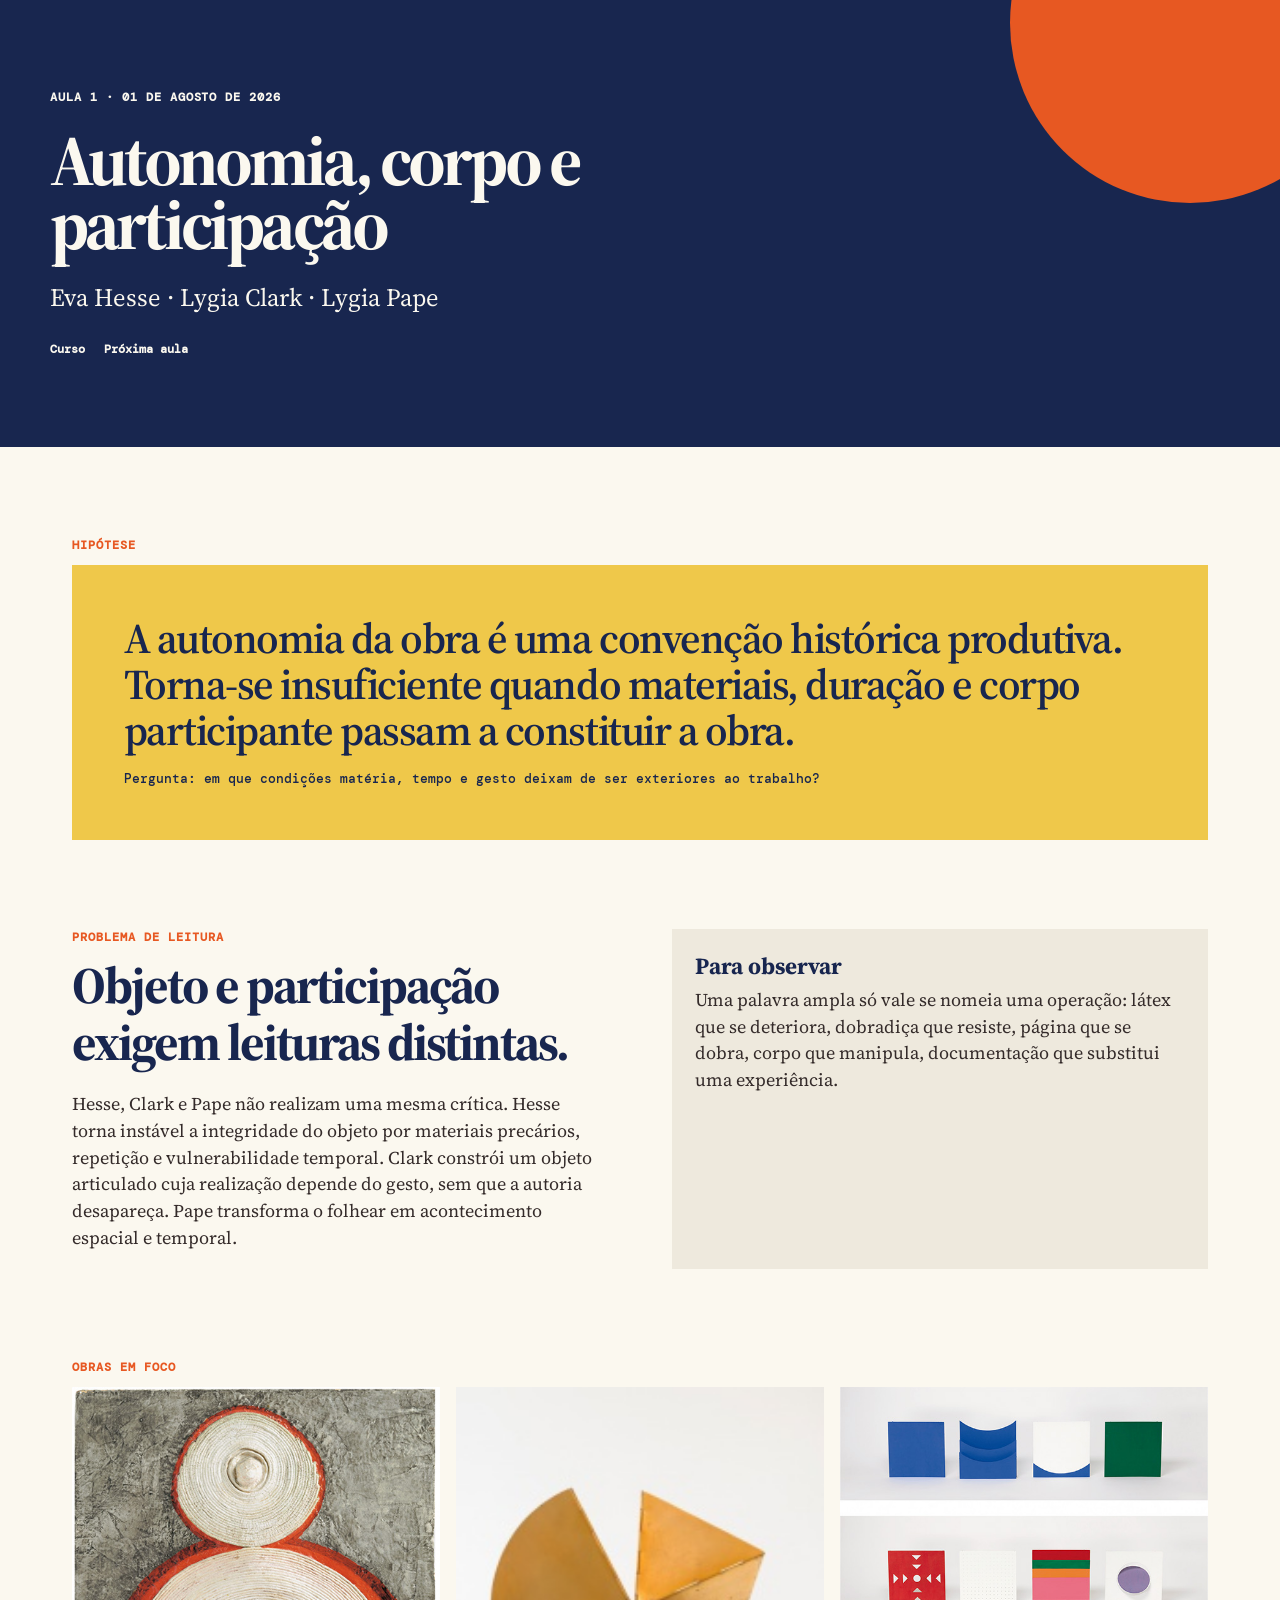
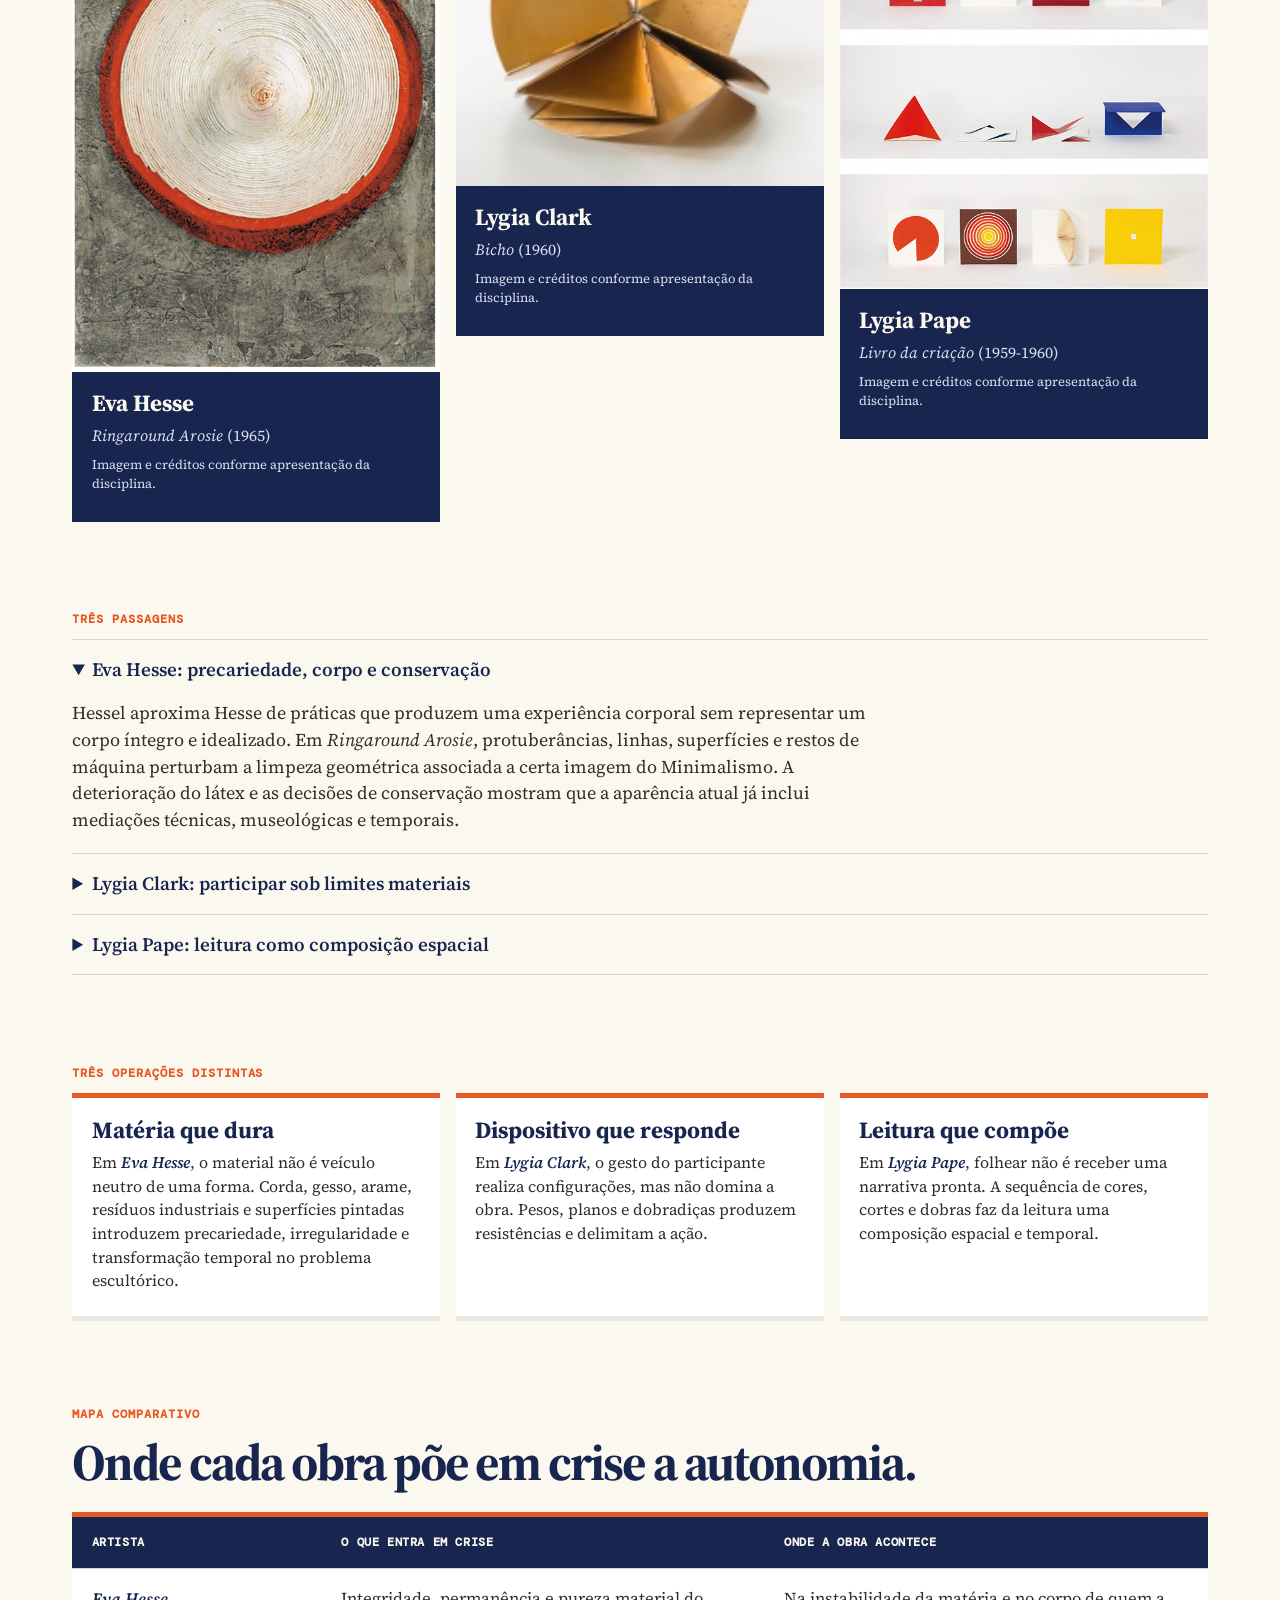
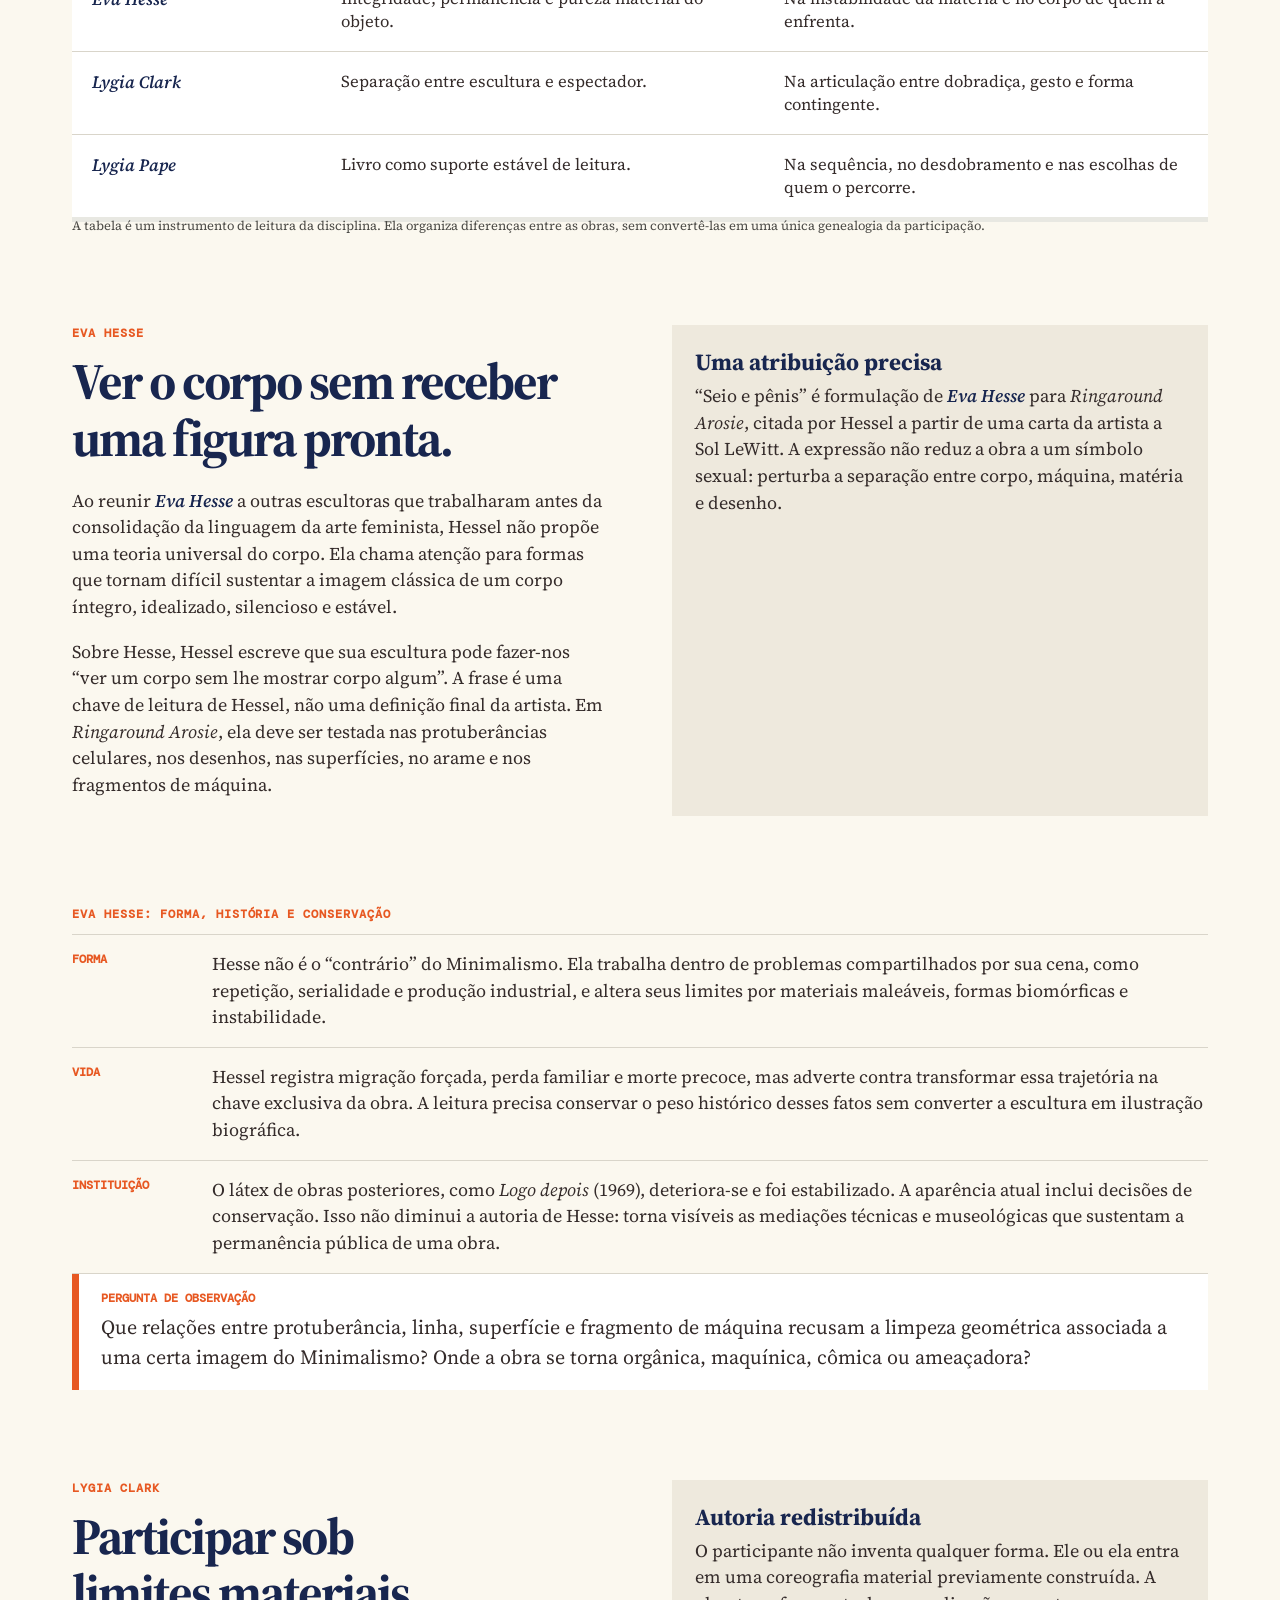
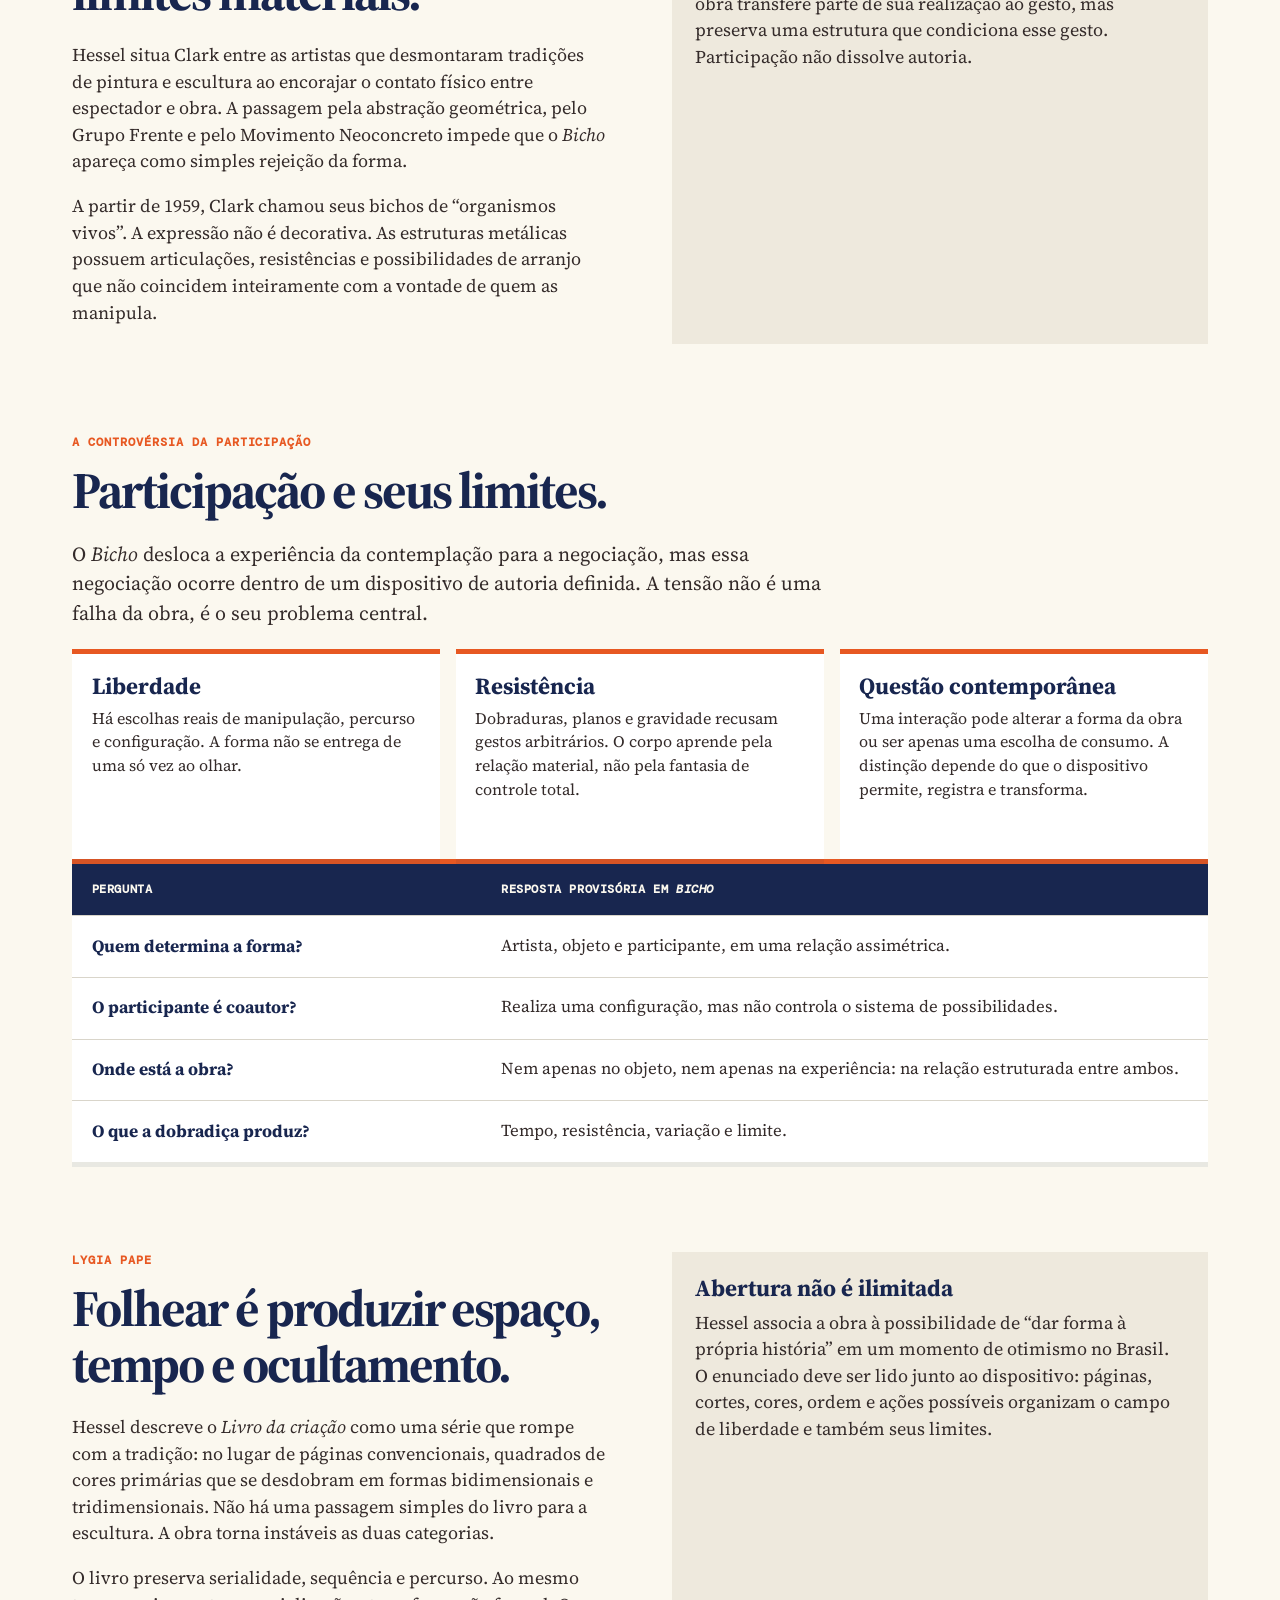
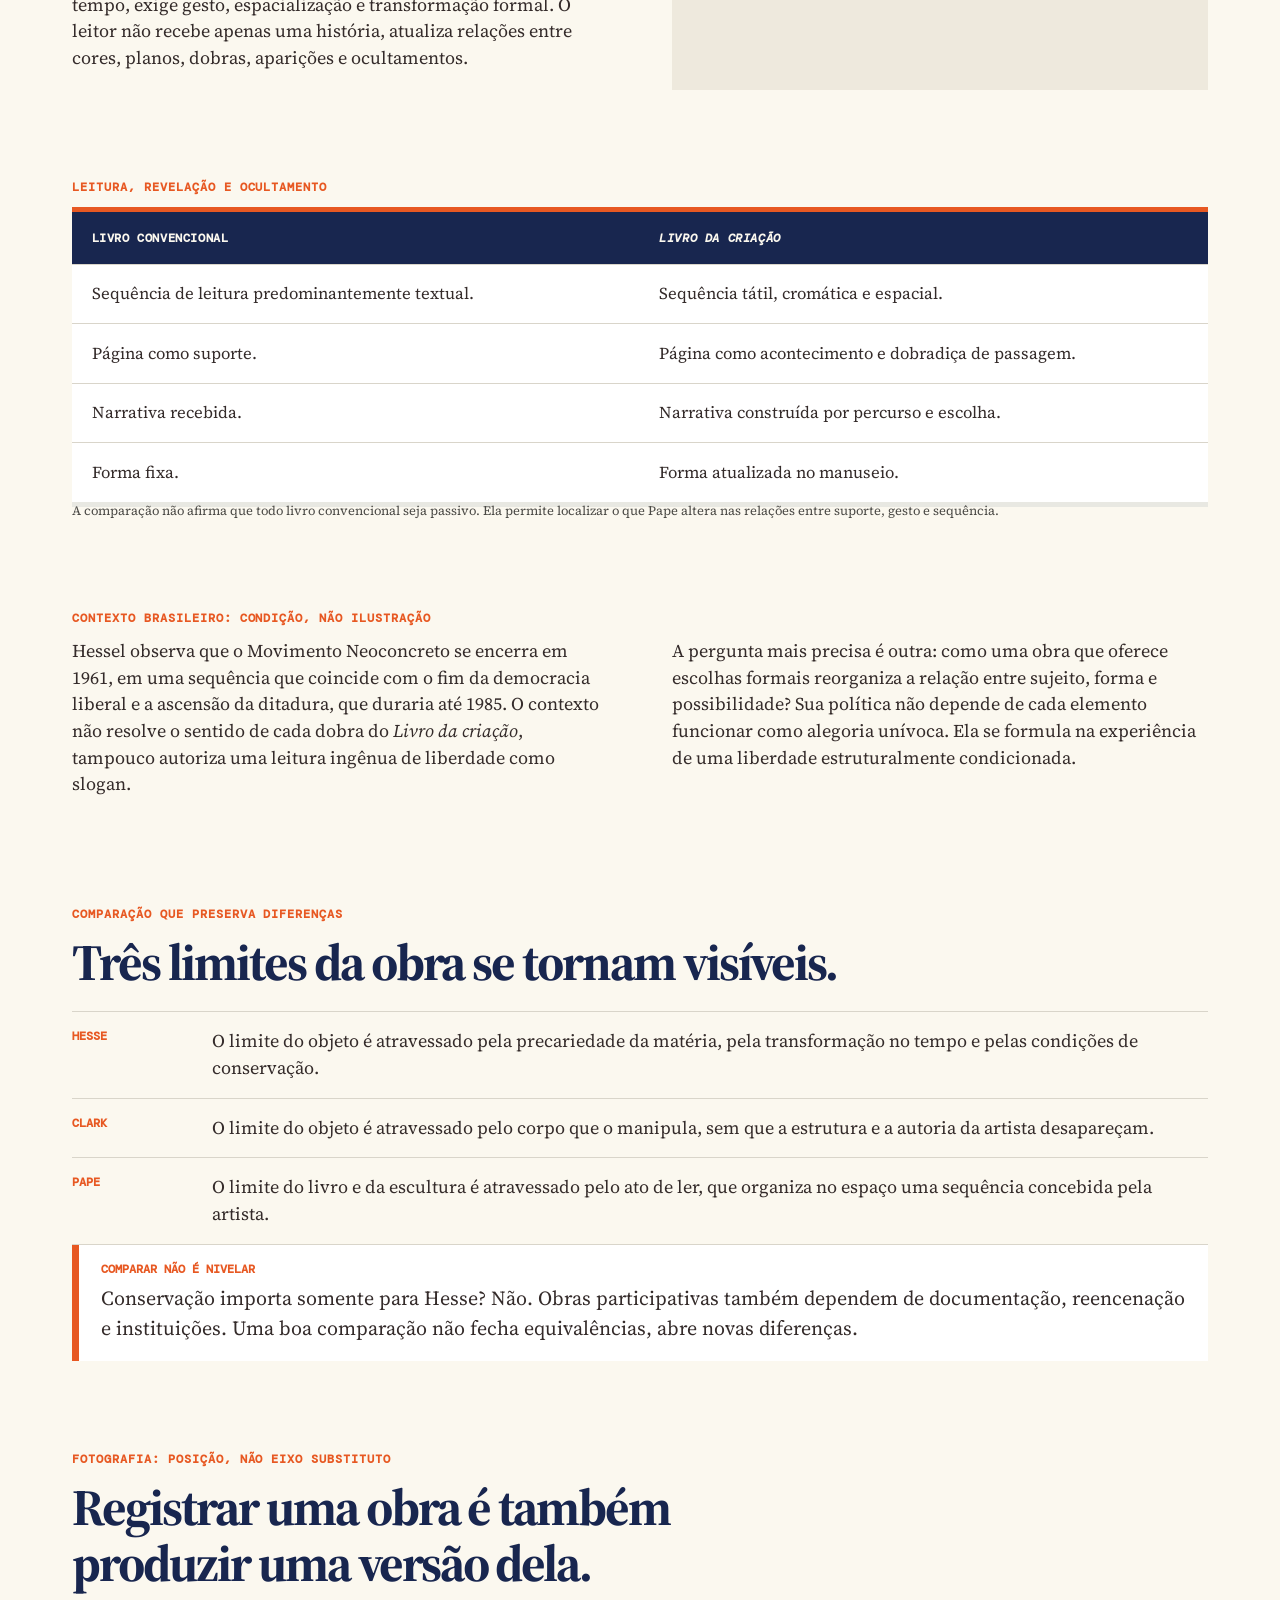
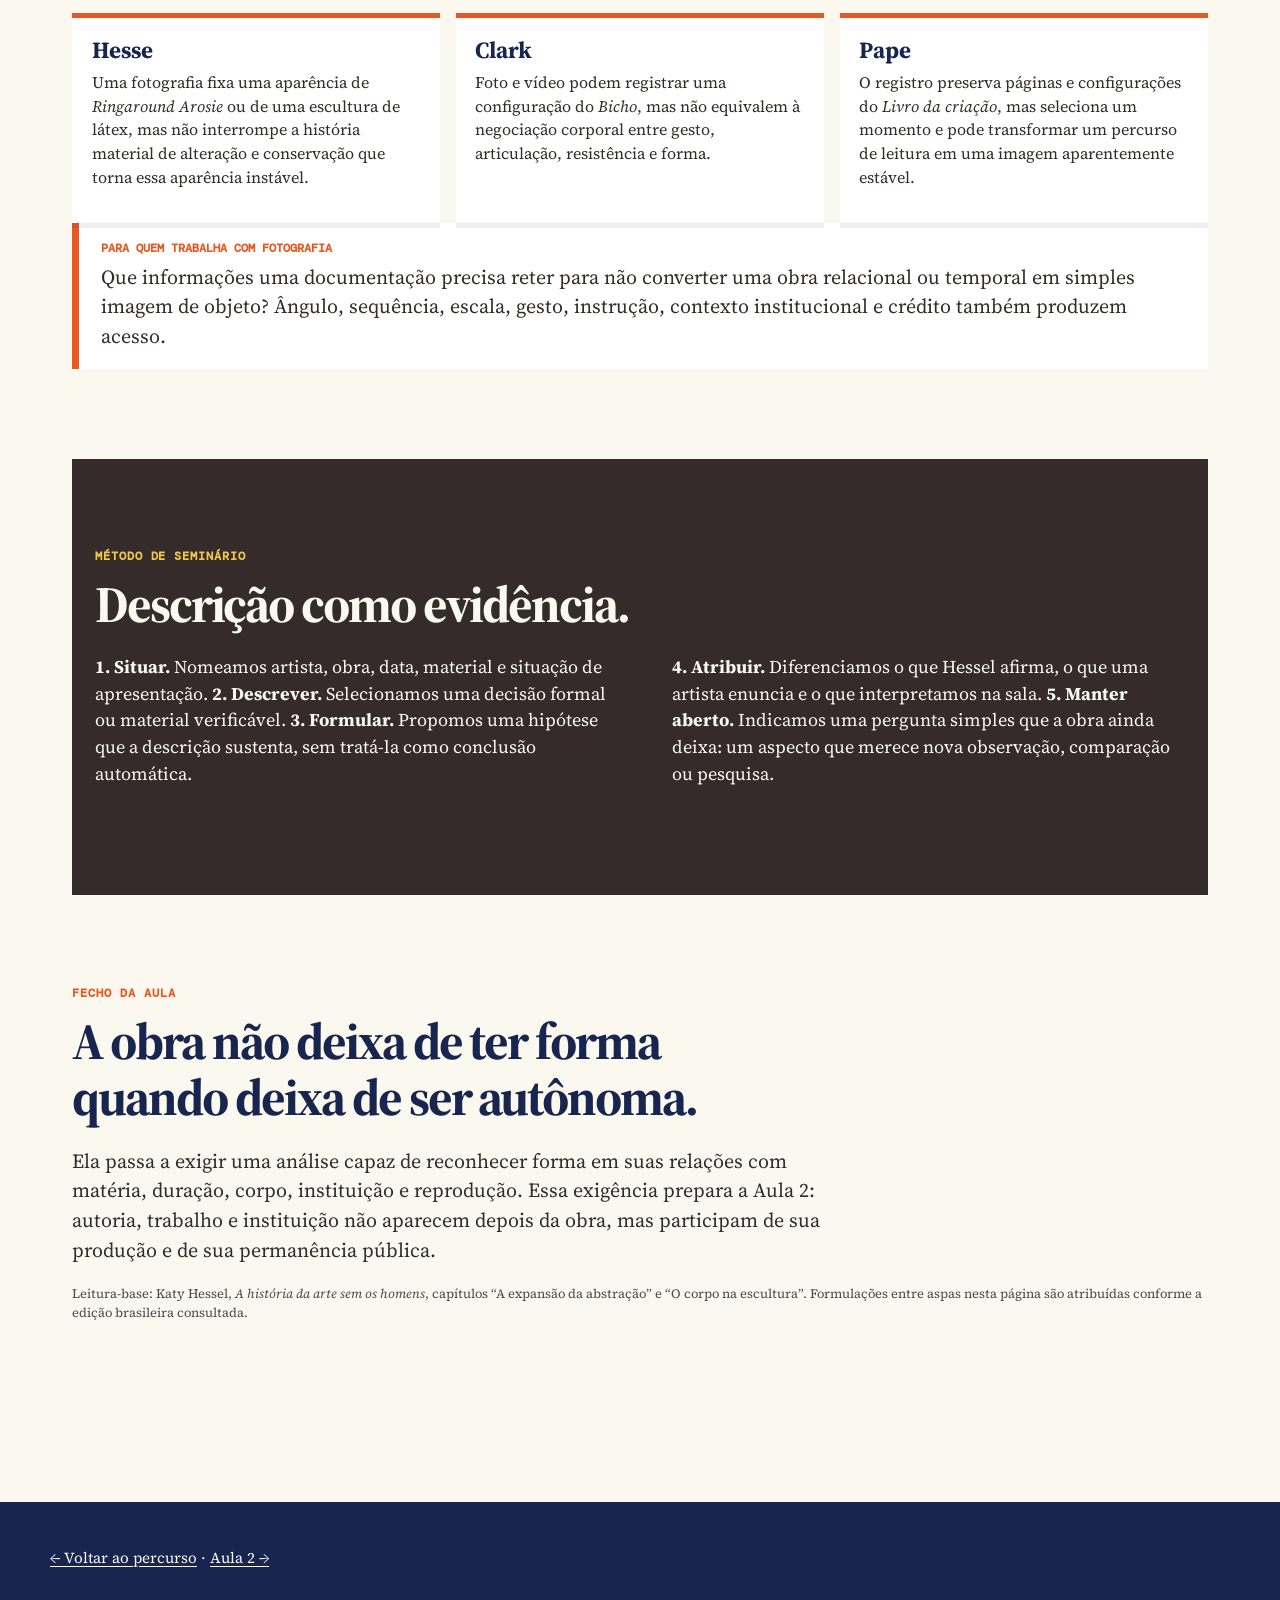
==== commit e968112c: "Revisa estilo dos textos didáticos" ====
--- a/aula-01.html
+++ b/aula-01.html
@@ -1,17 +1,562 @@
-<!doctype html><html lang="pt-BR"><head><meta charset="utf-8"><meta name="viewport" content="width=device-width, initial-scale=1"><title>Aula 1 | Autonomia, corpo e participação</title><link rel="stylesheet" href="assets/styles.css"></head><body><header class="page-head"><p class="eyebrow">Aula 1 · 01 de agosto de 2026</p><h1>Autonomia, corpo e participação</h1><p class="page-intro">Eva Hesse · Lygia Clark · Lygia Pape</p><nav><a href="index.html">Curso</a><a href="aula-02.html">Próxima aula</a></nav></header><main class="wrap">
-<section class="section"><p class="section-label">Hipótese</p><div class="statement">A autonomia da obra é uma convenção histórica produtiva. Torna-se insuficiente quando materiais, duração e corpo participante passam a constituir a obra.<small>Pergunta: em que condições matéria, tempo e gesto deixam de ser exteriores ao trabalho?</small></div></section>
-<section class="section two-col"><div><p class="section-label">Problema de leitura</p><h2>Não se trata de escolher entre objeto e participação.</h2><p>Hesse, Clark e Pape não realizam uma mesma crítica. Hesse torna instável a integridade do objeto por materiais precários, repetição e vulnerabilidade temporal. Clark constrói um objeto articulado cuja realização depende do gesto, sem que a autoria desapareça. Pape transforma o folhear em acontecimento espacial e temporal.</p></div><aside class="note"><h3>Para observar</h3><p>Uma palavra ampla só vale se nomeia uma operação: látex que se deteriora, dobradiça que resiste, página que se dobra, corpo que manipula, documentação que substitui uma experiência.</p></aside></section>
-<section class="section"><p class="section-label">Obras em foco</p><div class="works"><article class="work"><img src="assets/obras/aula-01-image1.jpg" alt="Obra de Eva Hesse"><div class="work-content"><h3>Eva Hesse</h3><p><em>Ringaround Arosie</em> (1965)</p><p class="credit">Imagem e créditos conforme apresentação da disciplina.</p></div></article><article class="work"><img src="assets/obras/aula-01-image2.jpg" alt="Obra de Lygia Clark"><div class="work-content"><h3>Lygia Clark</h3><p><em>Bicho</em> (1960)</p><p class="credit">Imagem e créditos conforme apresentação da disciplina.</p></div></article><article class="work"><img src="assets/obras/aula-01-image3.jpg" alt="Obra de Lygia Pape"><div class="work-content"><h3>Lygia Pape</h3><p><em>Livro da criação</em> (1959-1960)</p><p class="credit">Imagem e créditos conforme apresentação da disciplina.</p></div></article></div></section>
-<section class="section"><p class="section-label">Três passagens</p><details open><summary>Eva Hesse: precariedade, corpo e conservação</summary><p>Hessel aproxima Hesse de práticas que produzem uma experiência corporal sem representar um corpo íntegro e idealizado. Em <em>Ringaround Arosie</em>, protuberâncias, linhas, superfícies e restos de máquina perturbam a limpeza geométrica associada a certa imagem do Minimalismo. A deterioração do látex e as decisões de conservação mostram que a aparência atual já inclui mediações técnicas, museológicas e temporais.</p></details><details><summary>Lygia Clark: participar não é agir sem limites</summary><p>O <em>Bicho</em> é pensado como organismo: possui articulações, resistências e possibilidades de forma que não coincidem inteiramente com a vontade de quem o manipula. Participar é entrar numa coreografia material previamente construída. O gesto realiza a obra, mas pesos, planos e dobradiças condicionam o gesto.</p></details><details><summary>Lygia Pape: leitura como composição espacial</summary><p><em>Livro da criação</em> não simplesmente passa do livro à escultura. Conserva páginas, sequência e percurso, enquanto exige gesto, espaço, ritmo e transformação formal. A abertura não é liberdade ilimitada: cortes, cores, ordem e ações possíveis organizam o campo da leitura.</p></details></section>
-<section class="section"><p class="section-label">Três operações, não uma mesma crítica</p><div class="cards"><article class="card"><h3>Matéria que dura</h3><p>Em <span class="artist">Eva Hesse</span>, o material não é veículo neutro de uma forma. Corda, gesso, arame, resíduos industriais e superfícies pintadas introduzem precariedade, irregularidade e transformação temporal no problema escultórico.</p></article><article class="card"><h3>Dispositivo que responde</h3><p>Em <span class="artist">Lygia Clark</span>, o gesto do participante realiza configurações, mas não domina a obra. Pesos, planos e dobradiças produzem resistências e delimitam a ação.</p></article><article class="card"><h3>Leitura que compõe</h3><p>Em <span class="artist">Lygia Pape</span>, folhear não é receber uma narrativa pronta. A sequência de cores, cortes e dobras faz da leitura uma composição espacial e temporal.</p></article></div></section>
-<section class="section"><p class="section-label">Mapa comparativo</p><h2>Onde cada obra põe em crise a autonomia.</h2><div class="table-wrap"><table class="analysis-table"><thead><tr><th>Artista</th><th>O que entra em crise</th><th>Onde a obra acontece</th></tr></thead><tbody><tr><th><span class="artist">Eva Hesse</span></th><td>Integridade, permanência e pureza material do objeto.</td><td>Na instabilidade da matéria e no corpo de quem a enfrenta.</td></tr><tr><th><span class="artist">Lygia Clark</span></th><td>Separação entre escultura e espectador.</td><td>Na articulação entre dobradiça, gesto e forma contingente.</td></tr><tr><th><span class="artist">Lygia Pape</span></th><td>Livro como suporte estável de leitura.</td><td>Na sequência, no desdobramento e nas escolhas de quem o percorre.</td></tr></tbody></table></div><p class="credit">A tabela é um instrumento de leitura da disciplina. Ela organiza diferenças entre as obras, sem convertê-las em uma única genealogia da participação.</p></section>
-<section class="section two-col"><div><p class="section-label">Eva Hesse</p><h2>Ver o corpo sem receber uma figura pronta.</h2><p>Ao reunir <span class="artist">Eva Hesse</span> a outras escultoras que trabalharam antes da consolidação da linguagem da arte feminista, Hessel não propõe uma teoria universal do corpo. Ela chama atenção para formas que tornam difícil sustentar a imagem clássica de um corpo íntegro, idealizado, silencioso e estável.</p><p>Sobre Hesse, Hessel escreve que sua escultura pode fazer-nos “ver um corpo sem lhe mostrar corpo algum”. A frase é uma chave de leitura de Hessel, não uma definição final da artista. Em <em>Ringaround Arosie</em>, ela deve ser testada nas protuberâncias celulares, nos desenhos, nas superfícies, no arame e nos fragmentos de máquina.</p></div><aside class="note"><h3>Uma atribuição precisa</h3><p>“Seio e pênis” é formulação de <span class="artist">Eva Hesse</span> para <em>Ringaround Arosie</em>, citada por Hessel a partir de uma carta da artista a Sol LeWitt. A expressão não reduz a obra a um símbolo sexual: perturba a separação entre corpo, máquina, matéria e desenho.</p></aside></section>
-<section class="section"><p class="section-label">Eva Hesse: forma, história e conservação</p><div class="timeline"><strong>FORMA</strong><span>Hesse não é o “contrário” do Minimalismo. Ela trabalha dentro de problemas compartilhados por sua cena, como repetição, serialidade e produção industrial, e altera seus limites por materiais maleáveis, formas biomórficas e instabilidade.</span><strong>VIDA</strong><span>Hessel registra migração forçada, perda familiar e morte precoce, mas adverte contra transformar essa trajetória na chave exclusiva da obra. A leitura precisa conservar o peso histórico desses fatos sem converter a escultura em ilustração biográfica.</span><strong>INSTITUIÇÃO</strong><span>O látex de obras posteriores, como <em>Logo depois</em> (1969), deteriora-se e foi estabilizado. A aparência atual inclui decisões de conservação. Isso não diminui a autoria de Hesse: torna visíveis as mediações técnicas e museológicas que sustentam a permanência pública de uma obra.</span></div><div class="question"><strong>Pergunta de observação</strong>Que relações entre protuberância, linha, superfície e fragmento de máquina recusam a limpeza geométrica associada a uma certa imagem do Minimalismo? Onde a obra se torna orgânica, maquínica, cômica ou ameaçadora?</div></section>
-<section class="section two-col"><div><p class="section-label">Lygia Clark</p><h2>Participar não é agir sem limites.</h2><p>Hessel situa Clark entre as artistas que desmontaram tradições de pintura e escultura ao encorajar o contato físico entre espectador e obra. A passagem pela abstração geométrica, pelo Grupo Frente e pelo Movimento Neoconcreto impede que o <em>Bicho</em> apareça como simples rejeição da forma.</p><p>A partir de 1959, Clark chamou seus bichos de “organismos vivos”. A expressão não é decorativa. As estruturas metálicas possuem articulações, resistências e possibilidades de arranjo que não coincidem inteiramente com a vontade de quem as manipula.</p></div><aside class="note"><h3>Autoria redistribuída</h3><p>O participante não inventa qualquer forma. Ele ou ela entra em uma coreografia material previamente construída. A obra transfere parte de sua realização ao gesto, mas preserva uma estrutura que condiciona esse gesto. Participação não dissolve autoria.</p></aside></section>
-<section class="section"><p class="section-label">A controvérsia da participação</p><h2>Atividade não é democratização automática.</h2><p class="lede">O <em>Bicho</em> desloca a experiência da contemplação para a negociação, mas essa negociação ocorre dentro de um dispositivo de autoria definida. A tensão não é uma falha da obra, é o seu problema central.</p><div class="cards"><article class="card"><h3>Liberdade</h3><p>Há escolhas reais de manipulação, percurso e configuração. A forma não se entrega de uma só vez ao olhar.</p></article><article class="card"><h3>Resistência</h3><p>Dobraduras, planos e gravidade recusam gestos arbitrários. O corpo aprende pela relação material, não pela fantasia de controle total.</p></article><article class="card"><h3>Questão contemporânea</h3><p>Uma interação pode alterar a forma da obra ou ser apenas uma escolha de consumo. A distinção depende do que o dispositivo permite, registra e transforma.</p></article></div><div class="table-wrap"><table class="analysis-table"><thead><tr><th>Pergunta</th><th>Resposta provisória em <em>Bicho</em></th></tr></thead><tbody><tr><th>Quem determina a forma?</th><td>Artista, objeto e participante, em uma relação assimétrica.</td></tr><tr><th>O participante é coautor?</th><td>Realiza uma configuração, mas não controla o sistema de possibilidades.</td></tr><tr><th>Onde está a obra?</th><td>Nem apenas no objeto, nem apenas na experiência: na relação estruturada entre ambos.</td></tr><tr><th>O que a dobradiça produz?</th><td>Tempo, resistência, variação e limite.</td></tr></tbody></table></div></section>
-<section class="section two-col"><div><p class="section-label">Lygia Pape</p><h2>Folhear é produzir espaço, tempo e ocultamento.</h2><p>Hessel descreve o <em>Livro da criação</em> como uma série que rompe com a tradição: no lugar de páginas convencionais, quadrados de cores primárias que se desdobram em formas bidimensionais e tridimensionais. Não há uma passagem simples do livro para a escultura. A obra torna instáveis as duas categorias.</p><p>O livro preserva serialidade, sequência e percurso. Ao mesmo tempo, exige gesto, espacialização e transformação formal. O leitor não recebe apenas uma história, atualiza relações entre cores, planos, dobras, aparições e ocultamentos.</p></div><aside class="note"><h3>Abertura não é ilimitada</h3><p>Hessel associa a obra à possibilidade de “dar forma à própria história” em um momento de otimismo no Brasil. O enunciado deve ser lido junto ao dispositivo: páginas, cortes, cores, ordem e ações possíveis organizam o campo de liberdade e também seus limites.</p></aside></section>
-<section class="section"><p class="section-label">Leitura, revelação e ocultamento</p><div class="table-wrap"><table class="analysis-table"><thead><tr><th>Livro convencional</th><th><em>Livro da criação</em></th></tr></thead><tbody><tr><td>Sequência de leitura predominantemente textual.</td><td>Sequência tátil, cromática e espacial.</td></tr><tr><td>Página como suporte.</td><td>Página como acontecimento e dobradiça de passagem.</td></tr><tr><td>Narrativa recebida.</td><td>Narrativa construída por percurso e escolha.</td></tr><tr><td>Forma fixa.</td><td>Forma atualizada no manuseio.</td></tr></tbody></table></div><p class="credit">A comparação não afirma que todo livro convencional seja passivo. Ela permite localizar o que Pape altera nas relações entre suporte, gesto e sequência.</p></section>
-<section class="section"><p class="section-label">Contexto brasileiro: condição, não ilustração</p><div class="two-col"><p>Hessel observa que o Movimento Neoconcreto se encerra em 1961, em uma sequência que coincide com o fim da democracia liberal e a ascensão da ditadura, que duraria até 1985. O contexto não resolve o sentido de cada dobra do <em>Livro da criação</em>, tampouco autoriza uma leitura ingênua de liberdade como slogan.</p><p>A pergunta mais precisa é outra: como uma obra que oferece escolhas formais reorganiza a relação entre sujeito, forma e possibilidade? Sua política não depende de cada elemento funcionar como alegoria unívoca. Ela se formula na experiência de uma liberdade estruturalmente condicionada.</p></div></section>
-<section class="section"><p class="section-label">Comparação que preserva diferenças</p><h2>Três limites da obra se tornam visíveis.</h2><div class="timeline"><strong>HESSE</strong><span>O limite do objeto é atravessado pela precariedade da matéria, pela transformação no tempo e pelas condições de conservação.</span><strong>CLARK</strong><span>O limite do objeto é atravessado pelo corpo que o manipula, sem que a estrutura e a autoria da artista desapareçam.</span><strong>PAPE</strong><span>O limite do livro e da escultura é atravessado pelo ato de ler, que organiza no espaço uma sequência concebida pela artista.</span></div><div class="question"><strong>Comparar não é nivelar</strong>Conservação importa somente para Hesse? Não. Obras participativas também dependem de documentação, reencenação e instituições. Uma boa comparação não fecha equivalências, abre novas diferenças.</div></section>
-<section class="section"><p class="section-label">Fotografia: posição, não eixo substituto</p><h2>Registrar uma obra é também produzir uma versão dela.</h2><div class="cards"><article class="card"><h3>Hesse</h3><p>Uma fotografia fixa uma aparência de <em>Ringaround Arosie</em> ou de uma escultura de látex, mas não interrompe a história material de alteração e conservação que torna essa aparência instável.</p></article><article class="card"><h3>Clark</h3><p>Foto e vídeo podem registrar uma configuração do <em>Bicho</em>, mas não equivalem à negociação corporal entre gesto, articulação, resistência e forma.</p></article><article class="card"><h3>Pape</h3><p>O registro preserva páginas e configurações do <em>Livro da criação</em>, mas seleciona um momento e pode transformar um percurso de leitura em uma imagem aparentemente estável.</p></article></div><div class="question"><strong>Para quem trabalha com fotografia</strong>Que informações uma documentação precisa reter para não converter uma obra relacional ou temporal em simples imagem de objeto? Ângulo, sequência, escala, gesto, instrução, contexto institucional e crédito também produzem acesso.</div></section>
-<section class="section method"><div class="wrap"><p class="section-label">Método de seminário</p><h2>Descrição como evidência.</h2><div class="two-col"><p><strong>1. Situar.</strong> Nomeamos artista, obra, data, material e situação de apresentação. <strong>2. Descrever.</strong> Selecionamos uma decisão formal ou material verificável. <strong>3. Formular.</strong> Propomos uma hipótese que a descrição sustenta, sem tratá-la como conclusão automática.</p><p><strong>4. Atribuir.</strong> Diferenciamos o que Hessel afirma, o que uma artista enuncia e o que interpretamos na sala. <strong>5. Manter aberto.</strong> Indicamos uma pergunta simples que a obra ainda deixa: um aspecto que merece nova observação, comparação ou pesquisa.</p></div></div></section><section class="section"><p class="section-label">Fecho da aula</p><h2>A obra não deixa de ter forma quando deixa de ser autônoma.</h2><p class="lede">Ela passa a exigir uma análise capaz de reconhecer forma em suas relações com matéria, duração, corpo, instituição e reprodução. Essa exigência prepara a Aula 2: autoria, trabalho e instituição não aparecem depois da obra, mas participam de sua produção e de sua permanência pública.</p><p class="credit">Leitura-base: Katy Hessel, <em>A história da arte sem os homens</em>, capítulos “A expansão da abstração” e “O corpo na escultura”. Formulações entre aspas nesta página são atribuídas conforme a edição brasileira consultada.</p></section></main><footer><p><a href="index.html">← Voltar ao percurso</a> · <a href="aula-02.html">Aula 2 →</a></p></footer></body></html>
+<!doctype html>
+<html lang="pt-BR">
+  <head>
+    <meta charset="utf-8" />
+    <meta name="viewport" content="width=device-width, initial-scale=1" />
+    <title>Aula 1 | Autonomia, corpo e participação</title>
+    <link rel="stylesheet" href="assets/styles.css" />
+  </head>
+  <body>
+    <header class="page-head">
+      <p class="eyebrow">Aula 1 · 01 de agosto de 2026</p>
+      <h1>Autonomia, corpo e participação</h1>
+      <p class="page-intro">Eva Hesse · Lygia Clark · Lygia Pape</p>
+      <nav>
+        <a href="index.html">Curso</a><a href="aula-02.html">Próxima aula</a>
+      </nav>
+    </header>
+    <main class="wrap">
+      <section class="section">
+        <p class="section-label">Hipótese</p>
+        <div class="statement">
+          A autonomia da obra é uma convenção histórica produtiva. Torna-se
+          insuficiente quando materiais, duração e corpo participante passam a
+          constituir a obra.<small
+            >Pergunta: em que condições matéria, tempo e gesto deixam de ser
+            exteriores ao trabalho?</small
+          >
+        </div>
+      </section>
+      <section class="section two-col">
+        <div>
+          <p class="section-label">Problema de leitura</p>
+          <h2>Objeto e participação exigem leituras distintas.</h2>
+          <p>
+            Hesse, Clark e Pape não realizam uma mesma crítica. Hesse torna
+            instável a integridade do objeto por materiais precários, repetição
+            e vulnerabilidade temporal. Clark constrói um objeto articulado cuja
+            realização depende do gesto, sem que a autoria desapareça. Pape
+            transforma o folhear em acontecimento espacial e temporal.
+          </p>
+        </div>
+        <aside class="note">
+          <h3>Para observar</h3>
+          <p>
+            Uma palavra ampla só vale se nomeia uma operação: látex que se
+            deteriora, dobradiça que resiste, página que se dobra, corpo que
+            manipula, documentação que substitui uma experiência.
+          </p>
+        </aside>
+      </section>
+      <section class="section">
+        <p class="section-label">Obras em foco</p>
+        <div class="works">
+          <article class="work">
+            <img
+              src="assets/obras/aula-01-image1.jpg"
+              alt="Obra de Eva Hesse"
+            />
+            <div class="work-content">
+              <h3>Eva Hesse</h3>
+              <p><em>Ringaround Arosie</em> (1965)</p>
+              <p class="credit">
+                Imagem e créditos conforme apresentação da disciplina.
+              </p>
+            </div>
+          </article>
+          <article class="work">
+            <img
+              src="assets/obras/aula-01-image2.jpg"
+              alt="Obra de Lygia Clark"
+            />
+            <div class="work-content">
+              <h3>Lygia Clark</h3>
+              <p><em>Bicho</em> (1960)</p>
+              <p class="credit">
+                Imagem e créditos conforme apresentação da disciplina.
+              </p>
+            </div>
+          </article>
+          <article class="work">
+            <img
+              src="assets/obras/aula-01-image3.jpg"
+              alt="Obra de Lygia Pape"
+            />
+            <div class="work-content">
+              <h3>Lygia Pape</h3>
+              <p><em>Livro da criação</em> (1959-1960)</p>
+              <p class="credit">
+                Imagem e créditos conforme apresentação da disciplina.
+              </p>
+            </div>
+          </article>
+        </div>
+      </section>
+      <section class="section">
+        <p class="section-label">Três passagens</p>
+        <details open>
+          <summary>Eva Hesse: precariedade, corpo e conservação</summary>
+          <p>
+            Hessel aproxima Hesse de práticas que produzem uma experiência
+            corporal sem representar um corpo íntegro e idealizado. Em
+            <em>Ringaround Arosie</em>, protuberâncias, linhas, superfícies e
+            restos de máquina perturbam a limpeza geométrica associada a certa
+            imagem do Minimalismo. A deterioração do látex e as decisões de
+            conservação mostram que a aparência atual já inclui mediações
+            técnicas, museológicas e temporais.
+          </p>
+        </details>
+        <details>
+          <summary>Lygia Clark: participar sob limites materiais</summary>
+          <p>
+            O <em>Bicho</em> é pensado como organismo: possui articulações,
+            resistências e possibilidades de forma que não coincidem
+            inteiramente com a vontade de quem o manipula. Participar é entrar
+            numa coreografia material previamente construída. O gesto realiza a
+            obra, mas pesos, planos e dobradiças condicionam o gesto.
+          </p>
+        </details>
+        <details>
+          <summary>Lygia Pape: leitura como composição espacial</summary>
+          <p>
+            <em>Livro da criação</em> não simplesmente passa do livro à
+            escultura. Conserva páginas, sequência e percurso, enquanto exige
+            gesto, espaço, ritmo e transformação formal. A abertura não é
+            liberdade ilimitada: cortes, cores, ordem e ações possíveis
+            organizam o campo da leitura.
+          </p>
+        </details>
+      </section>
+      <section class="section">
+        <p class="section-label">Três operações distintas</p>
+        <div class="cards">
+          <article class="card">
+            <h3>Matéria que dura</h3>
+            <p>
+              Em <span class="artist">Eva Hesse</span>, o material não é veículo
+              neutro de uma forma. Corda, gesso, arame, resíduos industriais e
+              superfícies pintadas introduzem precariedade, irregularidade e
+              transformação temporal no problema escultórico.
+            </p>
+          </article>
+          <article class="card">
+            <h3>Dispositivo que responde</h3>
+            <p>
+              Em <span class="artist">Lygia Clark</span>, o gesto do
+              participante realiza configurações, mas não domina a obra. Pesos,
+              planos e dobradiças produzem resistências e delimitam a ação.
+            </p>
+          </article>
+          <article class="card">
+            <h3>Leitura que compõe</h3>
+            <p>
+              Em <span class="artist">Lygia Pape</span>, folhear não é receber
+              uma narrativa pronta. A sequência de cores, cortes e dobras faz da
+              leitura uma composição espacial e temporal.
+            </p>
+          </article>
+        </div>
+      </section>
+      <section class="section">
+        <p class="section-label">Mapa comparativo</p>
+        <h2>Onde cada obra põe em crise a autonomia.</h2>
+        <div class="table-wrap">
+          <table class="analysis-table">
+            <thead>
+              <tr>
+                <th>Artista</th>
+                <th>O que entra em crise</th>
+                <th>Onde a obra acontece</th>
+              </tr>
+            </thead>
+            <tbody>
+              <tr>
+                <th><span class="artist">Eva Hesse</span></th>
+                <td>Integridade, permanência e pureza material do objeto.</td>
+                <td>
+                  Na instabilidade da matéria e no corpo de quem a enfrenta.
+                </td>
+              </tr>
+              <tr>
+                <th><span class="artist">Lygia Clark</span></th>
+                <td>Separação entre escultura e espectador.</td>
+                <td>
+                  Na articulação entre dobradiça, gesto e forma contingente.
+                </td>
+              </tr>
+              <tr>
+                <th><span class="artist">Lygia Pape</span></th>
+                <td>Livro como suporte estável de leitura.</td>
+                <td>
+                  Na sequência, no desdobramento e nas escolhas de quem o
+                  percorre.
+                </td>
+              </tr>
+            </tbody>
+          </table>
+        </div>
+        <p class="credit">
+          A tabela é um instrumento de leitura da disciplina. Ela organiza
+          diferenças entre as obras, sem convertê-las em uma única genealogia da
+          participação.
+        </p>
+      </section>
+      <section class="section two-col">
+        <div>
+          <p class="section-label">Eva Hesse</p>
+          <h2>Ver o corpo sem receber uma figura pronta.</h2>
+          <p>
+            Ao reunir <span class="artist">Eva Hesse</span> a outras escultoras
+            que trabalharam antes da consolidação da linguagem da arte
+            feminista, Hessel não propõe uma teoria universal do corpo. Ela
+            chama atenção para formas que tornam difícil sustentar a imagem
+            clássica de um corpo íntegro, idealizado, silencioso e estável.
+          </p>
+          <p>
+            Sobre Hesse, Hessel escreve que sua escultura pode fazer-nos “ver um
+            corpo sem lhe mostrar corpo algum”. A frase é uma chave de leitura
+            de Hessel, não uma definição final da artista. Em
+            <em>Ringaround Arosie</em>, ela deve ser testada nas protuberâncias
+            celulares, nos desenhos, nas superfícies, no arame e nos fragmentos
+            de máquina.
+          </p>
+        </div>
+        <aside class="note">
+          <h3>Uma atribuição precisa</h3>
+          <p>
+            “Seio e pênis” é formulação de
+            <span class="artist">Eva Hesse</span> para
+            <em>Ringaround Arosie</em>, citada por Hessel a partir de uma carta
+            da artista a Sol LeWitt. A expressão não reduz a obra a um símbolo
+            sexual: perturba a separação entre corpo, máquina, matéria e
+            desenho.
+          </p>
+        </aside>
+      </section>
+      <section class="section">
+        <p class="section-label">Eva Hesse: forma, história e conservação</p>
+        <div class="timeline">
+          <strong>FORMA</strong
+          ><span
+            >Hesse não é o “contrário” do Minimalismo. Ela trabalha dentro de
+            problemas compartilhados por sua cena, como repetição, serialidade e
+            produção industrial, e altera seus limites por materiais maleáveis,
+            formas biomórficas e instabilidade.</span
+          ><strong>VIDA</strong
+          ><span
+            >Hessel registra migração forçada, perda familiar e morte precoce,
+            mas adverte contra transformar essa trajetória na chave exclusiva da
+            obra. A leitura precisa conservar o peso histórico desses fatos sem
+            converter a escultura em ilustração biográfica.</span
+          ><strong>INSTITUIÇÃO</strong
+          ><span
+            >O látex de obras posteriores, como <em>Logo depois</em> (1969),
+            deteriora-se e foi estabilizado. A aparência atual inclui decisões
+            de conservação. Isso não diminui a autoria de Hesse: torna visíveis
+            as mediações técnicas e museológicas que sustentam a permanência
+            pública de uma obra.</span
+          >
+        </div>
+        <div class="question">
+          <strong>Pergunta de observação</strong>Que relações entre
+          protuberância, linha, superfície e fragmento de máquina recusam a
+          limpeza geométrica associada a uma certa imagem do Minimalismo? Onde a
+          obra se torna orgânica, maquínica, cômica ou ameaçadora?
+        </div>
+      </section>
+      <section class="section two-col">
+        <div>
+          <p class="section-label">Lygia Clark</p>
+          <h2>Participar sob limites materiais.</h2>
+          <p>
+            Hessel situa Clark entre as artistas que desmontaram tradições de
+            pintura e escultura ao encorajar o contato físico entre espectador e
+            obra. A passagem pela abstração geométrica, pelo Grupo Frente e pelo
+            Movimento Neoconcreto impede que o <em>Bicho</em> apareça como
+            simples rejeição da forma.
+          </p>
+          <p>
+            A partir de 1959, Clark chamou seus bichos de “organismos vivos”. A
+            expressão não é decorativa. As estruturas metálicas possuem
+            articulações, resistências e possibilidades de arranjo que não
+            coincidem inteiramente com a vontade de quem as manipula.
+          </p>
+        </div>
+        <aside class="note">
+          <h3>Autoria redistribuída</h3>
+          <p>
+            O participante não inventa qualquer forma. Ele ou ela entra em uma
+            coreografia material previamente construída. A obra transfere parte
+            de sua realização ao gesto, mas preserva uma estrutura que
+            condiciona esse gesto. Participação não dissolve autoria.
+          </p>
+        </aside>
+      </section>
+      <section class="section">
+        <p class="section-label">A controvérsia da participação</p>
+        <h2>Participação e seus limites.</h2>
+        <p class="lede">
+          O <em>Bicho</em> desloca a experiência da contemplação para a
+          negociação, mas essa negociação ocorre dentro de um dispositivo de
+          autoria definida. A tensão não é uma falha da obra, é o seu problema
+          central.
+        </p>
+        <div class="cards">
+          <article class="card">
+            <h3>Liberdade</h3>
+            <p>
+              Há escolhas reais de manipulação, percurso e configuração. A forma
+              não se entrega de uma só vez ao olhar.
+            </p>
+          </article>
+          <article class="card">
+            <h3>Resistência</h3>
+            <p>
+              Dobraduras, planos e gravidade recusam gestos arbitrários. O corpo
+              aprende pela relação material, não pela fantasia de controle
+              total.
+            </p>
+          </article>
+          <article class="card">
+            <h3>Questão contemporânea</h3>
+            <p>
+              Uma interação pode alterar a forma da obra ou ser apenas uma
+              escolha de consumo. A distinção depende do que o dispositivo
+              permite, registra e transforma.
+            </p>
+          </article>
+        </div>
+        <div class="table-wrap">
+          <table class="analysis-table">
+            <thead>
+              <tr>
+                <th>Pergunta</th>
+                <th>Resposta provisória em <em>Bicho</em></th>
+              </tr>
+            </thead>
+            <tbody>
+              <tr>
+                <th>Quem determina a forma?</th>
+                <td>
+                  Artista, objeto e participante, em uma relação assimétrica.
+                </td>
+              </tr>
+              <tr>
+                <th>O participante é coautor?</th>
+                <td>
+                  Realiza uma configuração, mas não controla o sistema de
+                  possibilidades.
+                </td>
+              </tr>
+              <tr>
+                <th>Onde está a obra?</th>
+                <td>
+                  Nem apenas no objeto, nem apenas na experiência: na relação
+                  estruturada entre ambos.
+                </td>
+              </tr>
+              <tr>
+                <th>O que a dobradiça produz?</th>
+                <td>Tempo, resistência, variação e limite.</td>
+              </tr>
+            </tbody>
+          </table>
+        </div>
+      </section>
+      <section class="section two-col">
+        <div>
+          <p class="section-label">Lygia Pape</p>
+          <h2>Folhear é produzir espaço, tempo e ocultamento.</h2>
+          <p>
+            Hessel descreve o <em>Livro da criação</em> como uma série que rompe
+            com a tradição: no lugar de páginas convencionais, quadrados de
+            cores primárias que se desdobram em formas bidimensionais e
+            tridimensionais. Não há uma passagem simples do livro para a
+            escultura. A obra torna instáveis as duas categorias.
+          </p>
+          <p>
+            O livro preserva serialidade, sequência e percurso. Ao mesmo tempo,
+            exige gesto, espacialização e transformação formal. O leitor não
+            recebe apenas uma história, atualiza relações entre cores, planos,
+            dobras, aparições e ocultamentos.
+          </p>
+        </div>
+        <aside class="note">
+          <h3>Abertura não é ilimitada</h3>
+          <p>
+            Hessel associa a obra à possibilidade de “dar forma à própria
+            história” em um momento de otimismo no Brasil. O enunciado deve ser
+            lido junto ao dispositivo: páginas, cortes, cores, ordem e ações
+            possíveis organizam o campo de liberdade e também seus limites.
+          </p>
+        </aside>
+      </section>
+      <section class="section">
+        <p class="section-label">Leitura, revelação e ocultamento</p>
+        <div class="table-wrap">
+          <table class="analysis-table">
+            <thead>
+              <tr>
+                <th>Livro convencional</th>
+                <th><em>Livro da criação</em></th>
+              </tr>
+            </thead>
+            <tbody>
+              <tr>
+                <td>Sequência de leitura predominantemente textual.</td>
+                <td>Sequência tátil, cromática e espacial.</td>
+              </tr>
+              <tr>
+                <td>Página como suporte.</td>
+                <td>Página como acontecimento e dobradiça de passagem.</td>
+              </tr>
+              <tr>
+                <td>Narrativa recebida.</td>
+                <td>Narrativa construída por percurso e escolha.</td>
+              </tr>
+              <tr>
+                <td>Forma fixa.</td>
+                <td>Forma atualizada no manuseio.</td>
+              </tr>
+            </tbody>
+          </table>
+        </div>
+        <p class="credit">
+          A comparação não afirma que todo livro convencional seja passivo. Ela
+          permite localizar o que Pape altera nas relações entre suporte, gesto
+          e sequência.
+        </p>
+      </section>
+      <section class="section">
+        <p class="section-label">
+          Contexto brasileiro: condição, não ilustração
+        </p>
+        <div class="two-col">
+          <p>
+            Hessel observa que o Movimento Neoconcreto se encerra em 1961, em
+            uma sequência que coincide com o fim da democracia liberal e a
+            ascensão da ditadura, que duraria até 1985. O contexto não resolve o
+            sentido de cada dobra do <em>Livro da criação</em>, tampouco
+            autoriza uma leitura ingênua de liberdade como slogan.
+          </p>
+          <p>
+            A pergunta mais precisa é outra: como uma obra que oferece escolhas
+            formais reorganiza a relação entre sujeito, forma e possibilidade?
+            Sua política não depende de cada elemento funcionar como alegoria
+            unívoca. Ela se formula na experiência de uma liberdade
+            estruturalmente condicionada.
+          </p>
+        </div>
+      </section>
+      <section class="section">
+        <p class="section-label">Comparação que preserva diferenças</p>
+        <h2>Três limites da obra se tornam visíveis.</h2>
+        <div class="timeline">
+          <strong>HESSE</strong
+          ><span
+            >O limite do objeto é atravessado pela precariedade da matéria, pela
+            transformação no tempo e pelas condições de conservação.</span
+          ><strong>CLARK</strong
+          ><span
+            >O limite do objeto é atravessado pelo corpo que o manipula, sem que
+            a estrutura e a autoria da artista desapareçam.</span
+          ><strong>PAPE</strong
+          ><span
+            >O limite do livro e da escultura é atravessado pelo ato de ler, que
+            organiza no espaço uma sequência concebida pela artista.</span
+          >
+        </div>
+        <div class="question">
+          <strong>Comparar não é nivelar</strong>Conservação importa somente
+          para Hesse? Não. Obras participativas também dependem de documentação,
+          reencenação e instituições. Uma boa comparação não fecha
+          equivalências, abre novas diferenças.
+        </div>
+      </section>
+      <section class="section">
+        <p class="section-label">Fotografia: posição, não eixo substituto</p>
+        <h2>Registrar uma obra é também produzir uma versão dela.</h2>
+        <div class="cards">
+          <article class="card">
+            <h3>Hesse</h3>
+            <p>
+              Uma fotografia fixa uma aparência de <em>Ringaround Arosie</em> ou
+              de uma escultura de látex, mas não interrompe a história material
+              de alteração e conservação que torna essa aparência instável.
+            </p>
+          </article>
+          <article class="card">
+            <h3>Clark</h3>
+            <p>
+              Foto e vídeo podem registrar uma configuração do <em>Bicho</em>,
+              mas não equivalem à negociação corporal entre gesto, articulação,
+              resistência e forma.
+            </p>
+          </article>
+          <article class="card">
+            <h3>Pape</h3>
+            <p>
+              O registro preserva páginas e configurações do
+              <em>Livro da criação</em>, mas seleciona um momento e pode
+              transformar um percurso de leitura em uma imagem aparentemente
+              estável.
+            </p>
+          </article>
+        </div>
+        <div class="question">
+          <strong>Para quem trabalha com fotografia</strong>Que informações uma
+          documentação precisa reter para não converter uma obra relacional ou
+          temporal em simples imagem de objeto? Ângulo, sequência, escala,
+          gesto, instrução, contexto institucional e crédito também produzem
+          acesso.
+        </div>
+      </section>
+      <section class="section method">
+        <div class="wrap">
+          <p class="section-label">Método de seminário</p>
+          <h2>Descrição como evidência.</h2>
+          <div class="two-col">
+            <p>
+              <strong>1. Situar.</strong> Nomeamos artista, obra, data, material
+              e situação de apresentação.
+              <strong>2. Descrever.</strong> Selecionamos uma decisão formal ou
+              material verificável. <strong>3. Formular.</strong> Propomos uma
+              hipótese que a descrição sustenta, sem tratá-la como conclusão
+              automática.
+            </p>
+            <p>
+              <strong>4. Atribuir.</strong> Diferenciamos o que Hessel afirma, o
+              que uma artista enuncia e o que interpretamos na sala.
+              <strong>5. Manter aberto.</strong> Indicamos uma pergunta simples
+              que a obra ainda deixa: um aspecto que merece nova observação,
+              comparação ou pesquisa.
+            </p>
+          </div>
+        </div>
+      </section>
+      <section class="section">
+        <p class="section-label">Fecho da aula</p>
+        <h2>A obra não deixa de ter forma quando deixa de ser autônoma.</h2>
+        <p class="lede">
+          Ela passa a exigir uma análise capaz de reconhecer forma em suas
+          relações com matéria, duração, corpo, instituição e reprodução. Essa
+          exigência prepara a Aula 2: autoria, trabalho e instituição não
+          aparecem depois da obra, mas participam de sua produção e de sua
+          permanência pública.
+        </p>
+        <p class="credit">
+          Leitura-base: Katy Hessel, <em>A história da arte sem os homens</em>,
+          capítulos “A expansão da abstração” e “O corpo na escultura”.
+          Formulações entre aspas nesta página são atribuídas conforme a edição
+          brasileira consultada.
+        </p>
+      </section>
+    </main>
+    <footer>
+      <p>
+        <a href="index.html">← Voltar ao percurso</a> ·
+        <a href="aula-02.html">Aula 2 →</a>
+      </p>
+    </footer>
+  </body>
+</html>
--- a/assets/styles.css
+++ b/assets/styles.css
@@ -16,6 +16,8 @@
 nav a { text-decoration:none; border-bottom:1px solid transparent; } nav a:hover, nav a[aria-current="page"] { border-color:var(--yellow); color:var(--yellow); }
 .wrap { max-width:1180px; margin:auto; padding:clamp(2.8rem,7vw,6rem) 1.4rem; }
 .section { margin-bottom:clamp(3.5rem,7vw,6rem); }
+.expanded-page .wrap { padding-block:clamp(2rem,4vw,3.6rem); }
+.expanded-page .section { margin-bottom:clamp(1.4rem,3vw,2.8rem); }
 .section-label { color:var(--orange); font:600 .75rem "DM Mono",monospace; text-transform:uppercase; letter-spacing:.08em; }
 h2 { color:var(--ink); font-size:clamp(2rem,4vw,3.55rem); letter-spacing:-.04em; line-height:1.1; max-width:850px; margin:.6rem 0 1.35rem; text-wrap:balance; }
 h3 { color:var(--ink); font-size:1.45rem; line-height:1.08; margin-bottom:.5rem; }
@@ -34,12 +36,16 @@
 .timeline > * { padding:1rem 0; border-bottom:1px solid var(--muted); }.timeline strong { color:var(--orange); font:600 .75rem "DM Mono",monospace; }
 .table-wrap { overflow-x:auto; border-top:5px solid var(--orange); background:white; box-shadow:0 5px 0 rgba(24,38,79,.08); }.analysis-table { width:100%; min-width:680px; border-collapse:collapse; text-align:left; }.analysis-table th, .analysis-table td { padding:1.1rem 1.2rem; vertical-align:top; border-bottom:1px solid var(--muted); }.analysis-table thead th { background:var(--ink); color:var(--paper); font:600 .76rem/1.35 "DM Mono",monospace; letter-spacing:.05em; text-transform:uppercase; }.analysis-table tbody th { width:22%; color:var(--ink); font-size:1.08rem; }.analysis-table td { width:39%; font-size:1.04rem; line-height:1.4; }.analysis-table tbody tr:last-child > * { border-bottom:0; }
 .work { background:var(--ink); color:var(--paper); overflow:hidden; display:grid; grid-template-rows:auto auto; align-self:start; }
+.access-work { max-width:620px; margin:1.8rem 0 0; }
+.access-work a { color:inherit; text-decoration:none; }
+.access-work a:hover h3, .access-work a:focus-visible h3 { color:var(--yellow); }
+.access-work .access-link { color:var(--yellow); font:600 .76rem "DM Mono",monospace; letter-spacing:.04em; text-transform:uppercase; }
 .works { align-items:start; }
 .work img { width:100%; height:auto; object-fit:contain; object-position:top center; background:var(--ink); display:block; }.work-content, .work-caption { padding:1.2rem; align-self:start; }.work h3 { color:var(--paper); }.work p { font-size:.98rem; margin-bottom:.55rem; }.work-caption small { color:#d9dff2; font-size:.8rem; }.credit { color:#4b4a46; font-size:.8rem!important; }.work .credit { color:#d9dff2; }
 .section:has(> .two-col > .work) > .section-label { display:inline-block; color:var(--ink); background:var(--yellow); padding:.25rem .48rem; font-style:italic; letter-spacing:.035em; }
 .work h3 em { color:var(--yellow); font-weight:600; }
 .work-content > p:first-of-type { color:#d9dff2; }
-.artist { font-style:italic; color:var(--ink); font-weight:600; }
+.artist { font-style:italic; color:var(--ink); font-weight:600; }.work .artist { color:var(--paper); }
 .artwork-link { appearance:none; border:0; border-bottom:1px solid var(--orange); background:transparent; color:var(--ink); cursor:pointer; font:inherit; padding:0; text-align:left; }
 .artwork-link:hover, .artwork-link:focus-visible { color:var(--orange); outline:0; }
 .artwork-modal { width:min(92vw,760px); max-height:92vh; border:0; outline:0; padding:0; background:transparent; box-shadow:none; }
@@ -55,7 +61,7 @@
 .note { background:#eee9dd; padding:1.45rem; }.note h3 { margin-top:.1rem; }.note p:last-child { margin-bottom:0; }
 .question { border-left:7px solid var(--orange); padding:1.1rem 1.35rem; background:white; font-size:1.25rem; }.question strong { color:var(--orange); font:600 .72rem "DM Mono",monospace; display:block; text-transform:uppercase; margin-bottom:.45rem; }
 details { border-top:1px solid var(--muted); padding:1rem 0; } details:last-child { border-bottom:1px solid var(--muted); } summary { cursor:pointer; color:var(--ink); font-size:1.18rem; font-weight:600; } details p, details ul { max-width:820px; margin:1rem 0 .2rem; } li+li { margin-top:.45rem; }
-.method { background:var(--dark); color:var(--paper); }.method h2 { color:var(--paper); }.method .section-label { color:var(--yellow); }
+.method { background:var(--dark); color:var(--paper); }.method h2 { color:var(--paper); }.method .section-label { color:var(--yellow); }.method .question { color:var(--dark); }
 footer { background:var(--ink); color:var(--paper); padding:2.8rem max(1.4rem,calc((100vw - 1180px)/2)); font-size:.95rem; } footer p { max-width:800px; } footer .fine { color:#cbd2e7; font-size:.8rem; }
 body:has(img[src*="aula-04-image5"]) footer::before { content:"Agradecimentos\A Ao Arquivo Histórico Wanda Svevo da Fundação Bienal de São Paulo e, em especial, à pesquisadora e colaboradora do AHWS, Ana Helena G. Custódio."; white-space:pre-line; display:block; max-width:800px; border-top:1px solid #7080ae; padding-top:1.4rem; margin-bottom:1.4rem; font-size:.95rem; }
 main.wrap:has(img[src*="aula-04-image5"]) > section:last-of-type::after { content:"SEMINÁRIO DE OBRA\A Preencha o formulário da Aula 4 ao final da atividade. Aponte a câmera para o QR code e registre a hipótese, as evidências e a questão que permanece em aberto."; white-space:pre-line; display:block; min-height:220px; max-width:800px; box-sizing:border-box; border-top:5px solid var(--orange); margin-top:3rem; padding:1.5rem 235px 1.2rem 1.4rem; background-color:var(--ink); background-image:url("obras/qrcode-seminario-aula-04.png"); background-position:right 1.2rem center; background-size:190px; background-repeat:no-repeat; color:var(--paper); font:600 .87rem/1.5 "DM Mono", monospace; letter-spacing:.025em; }
